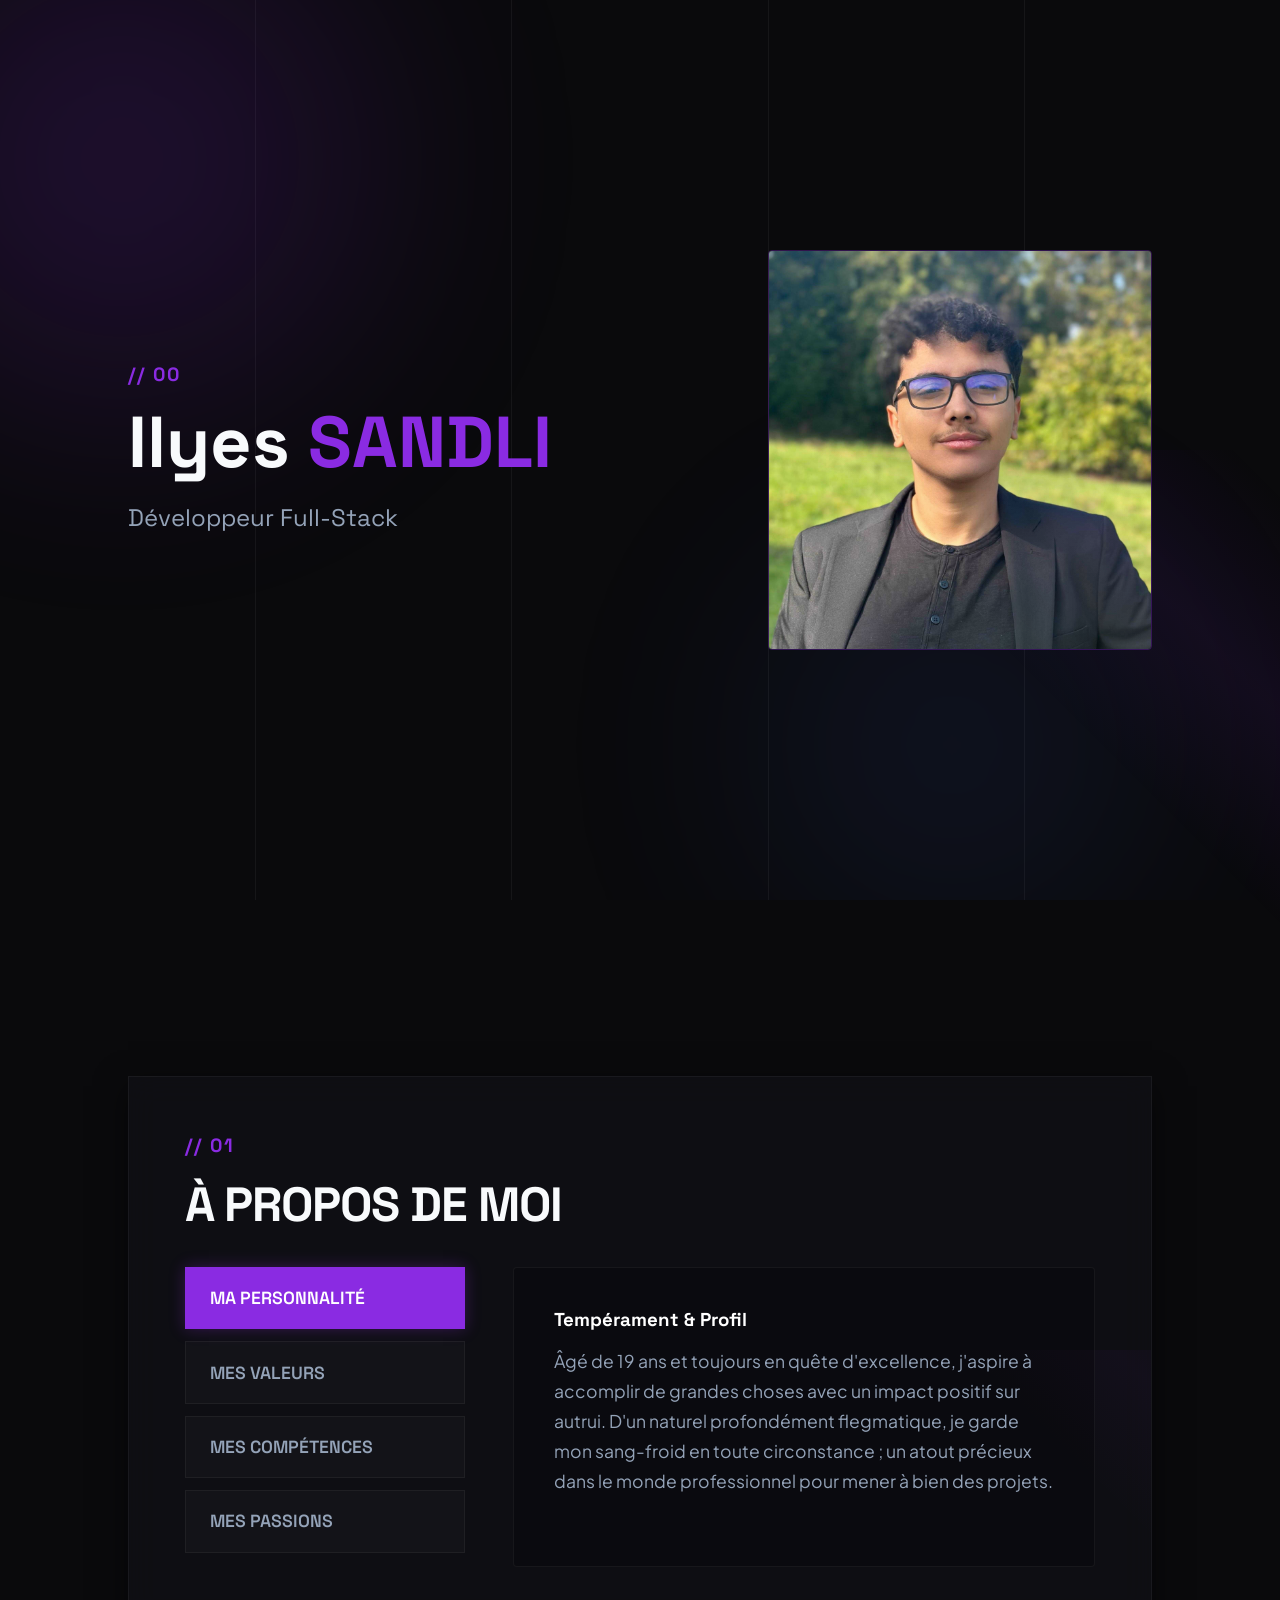
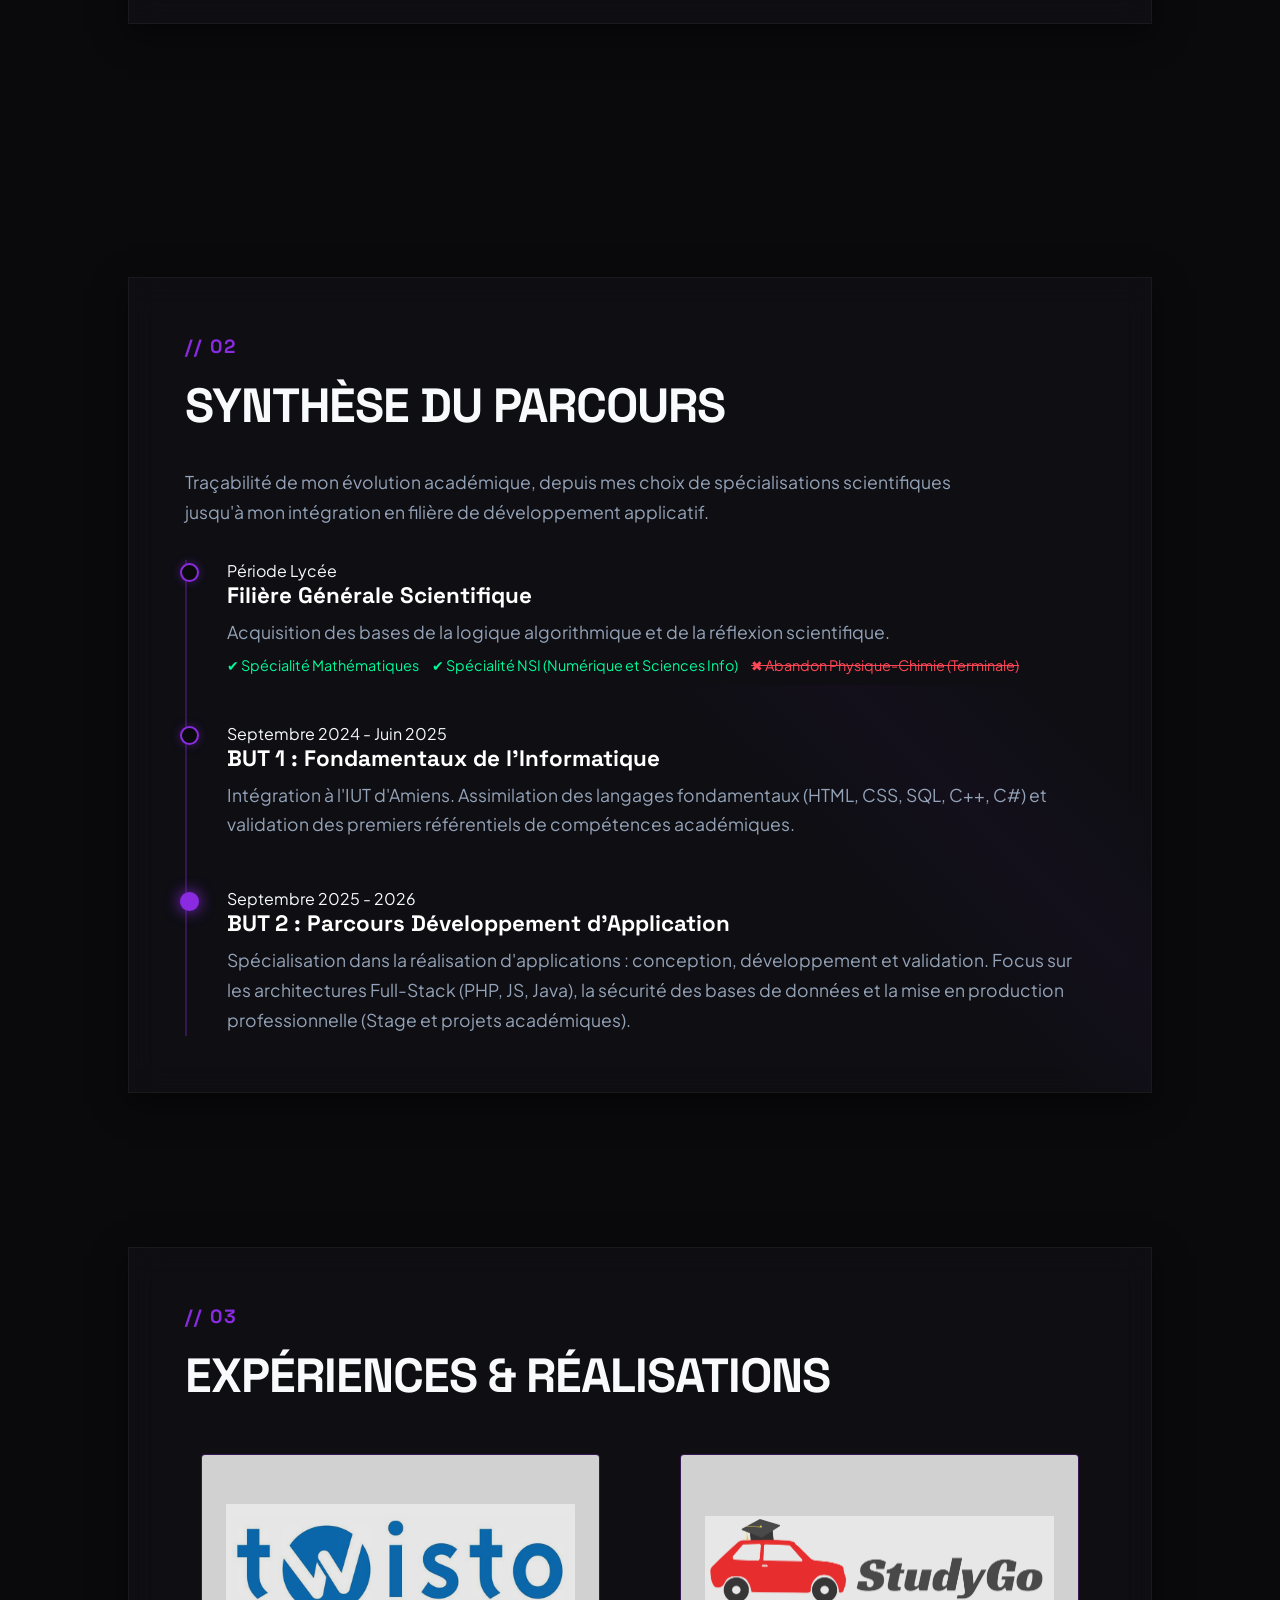
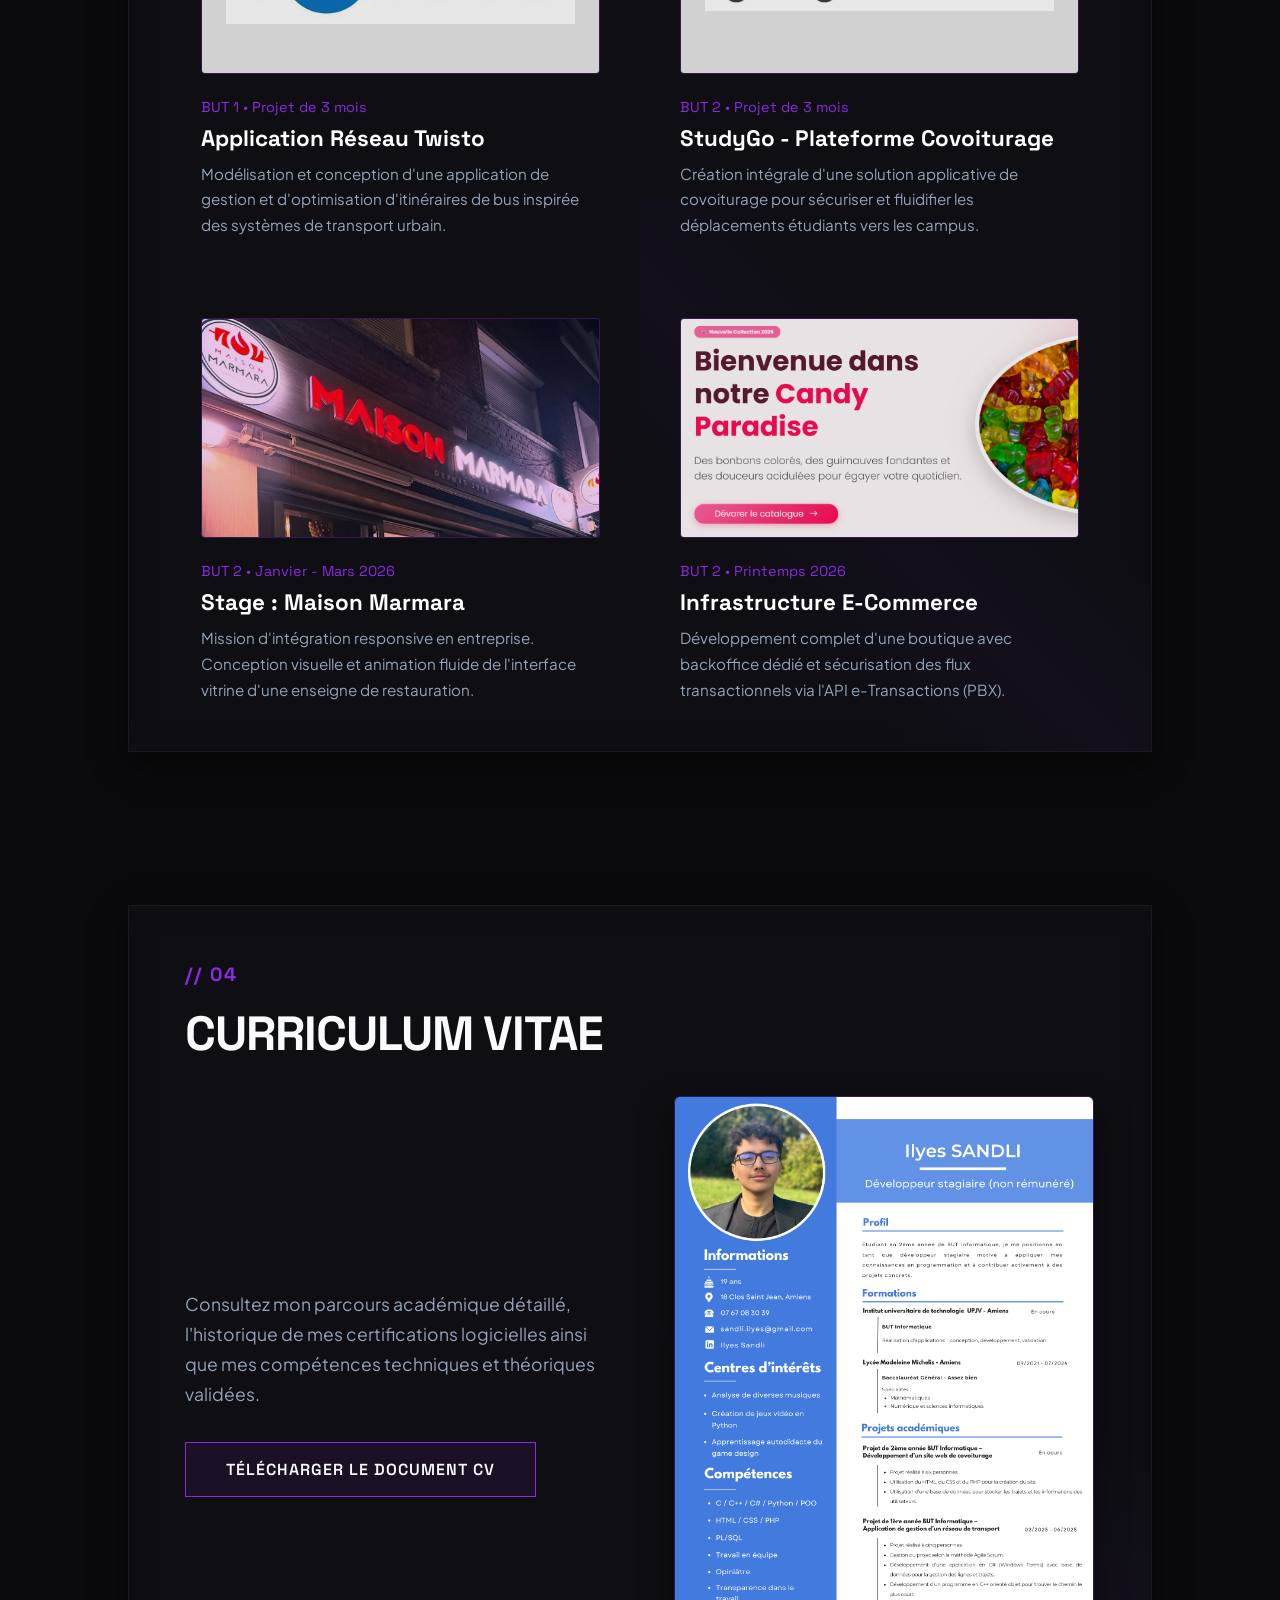
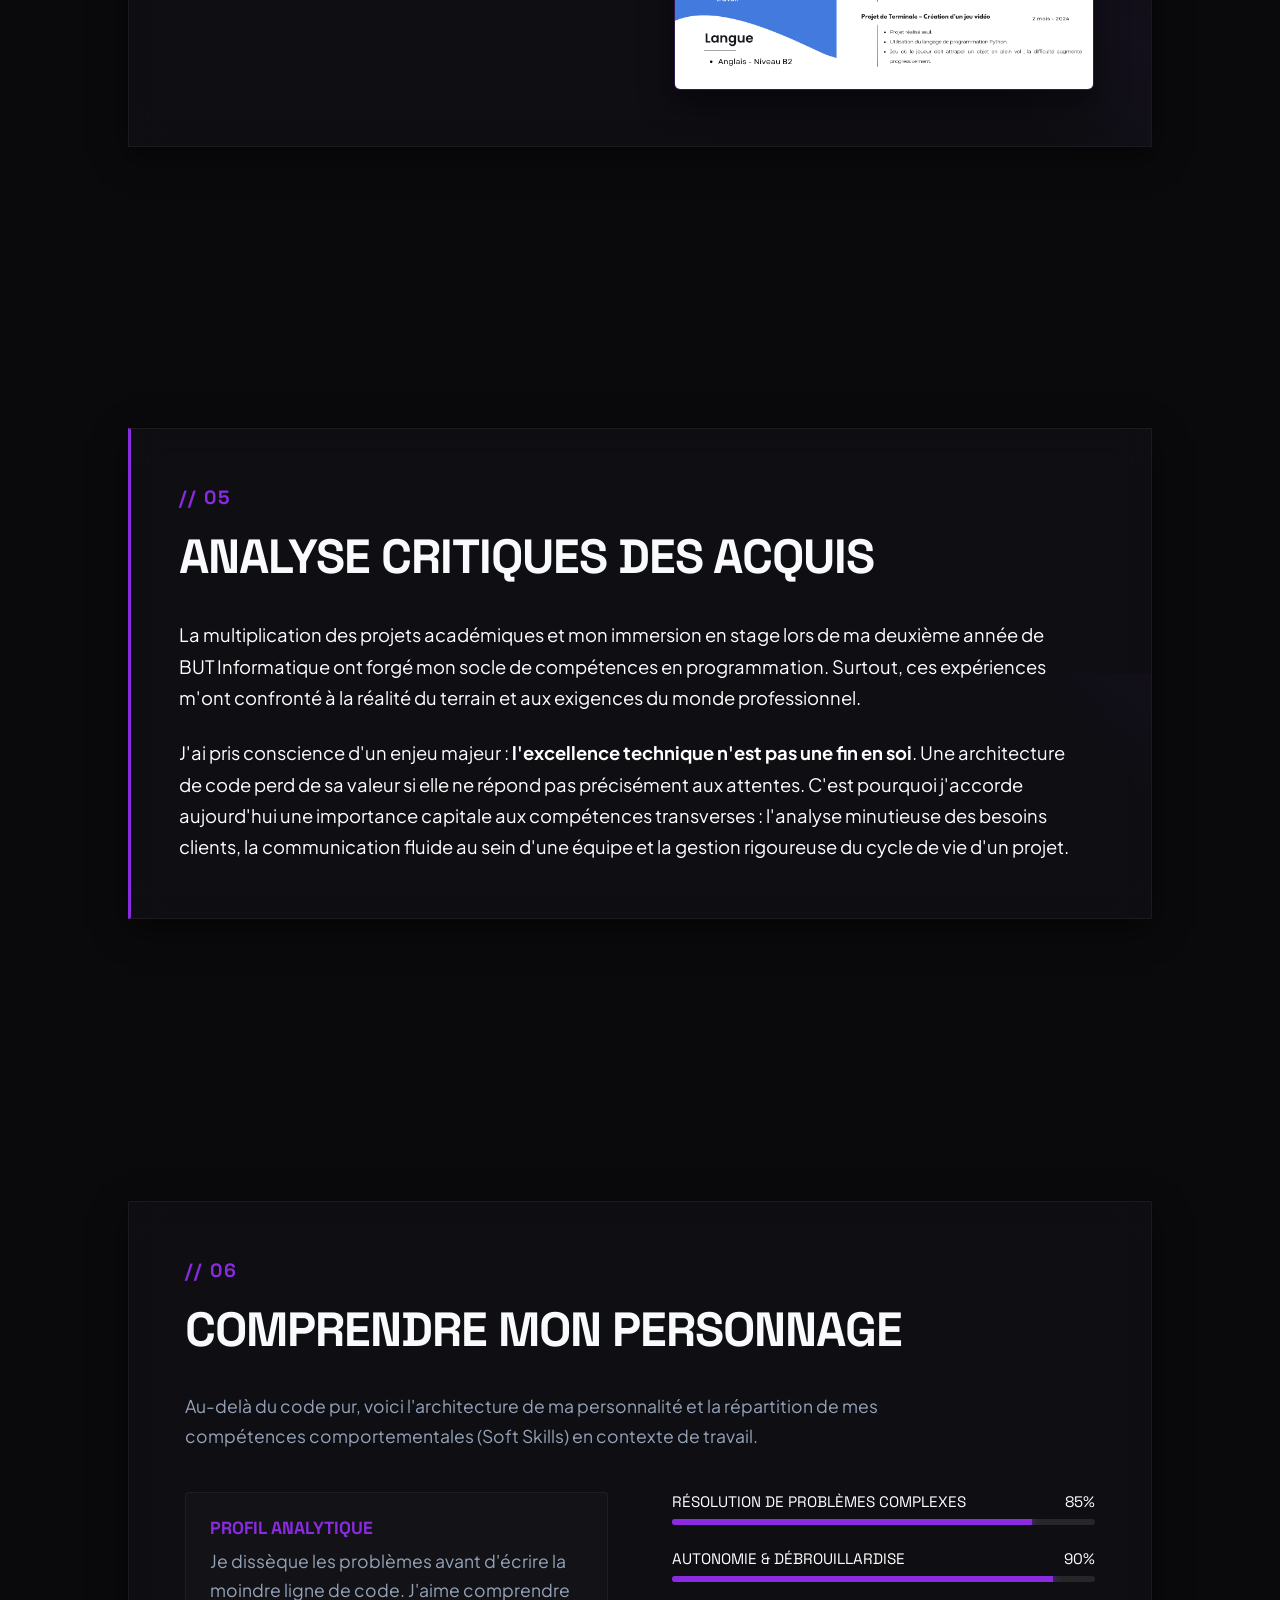
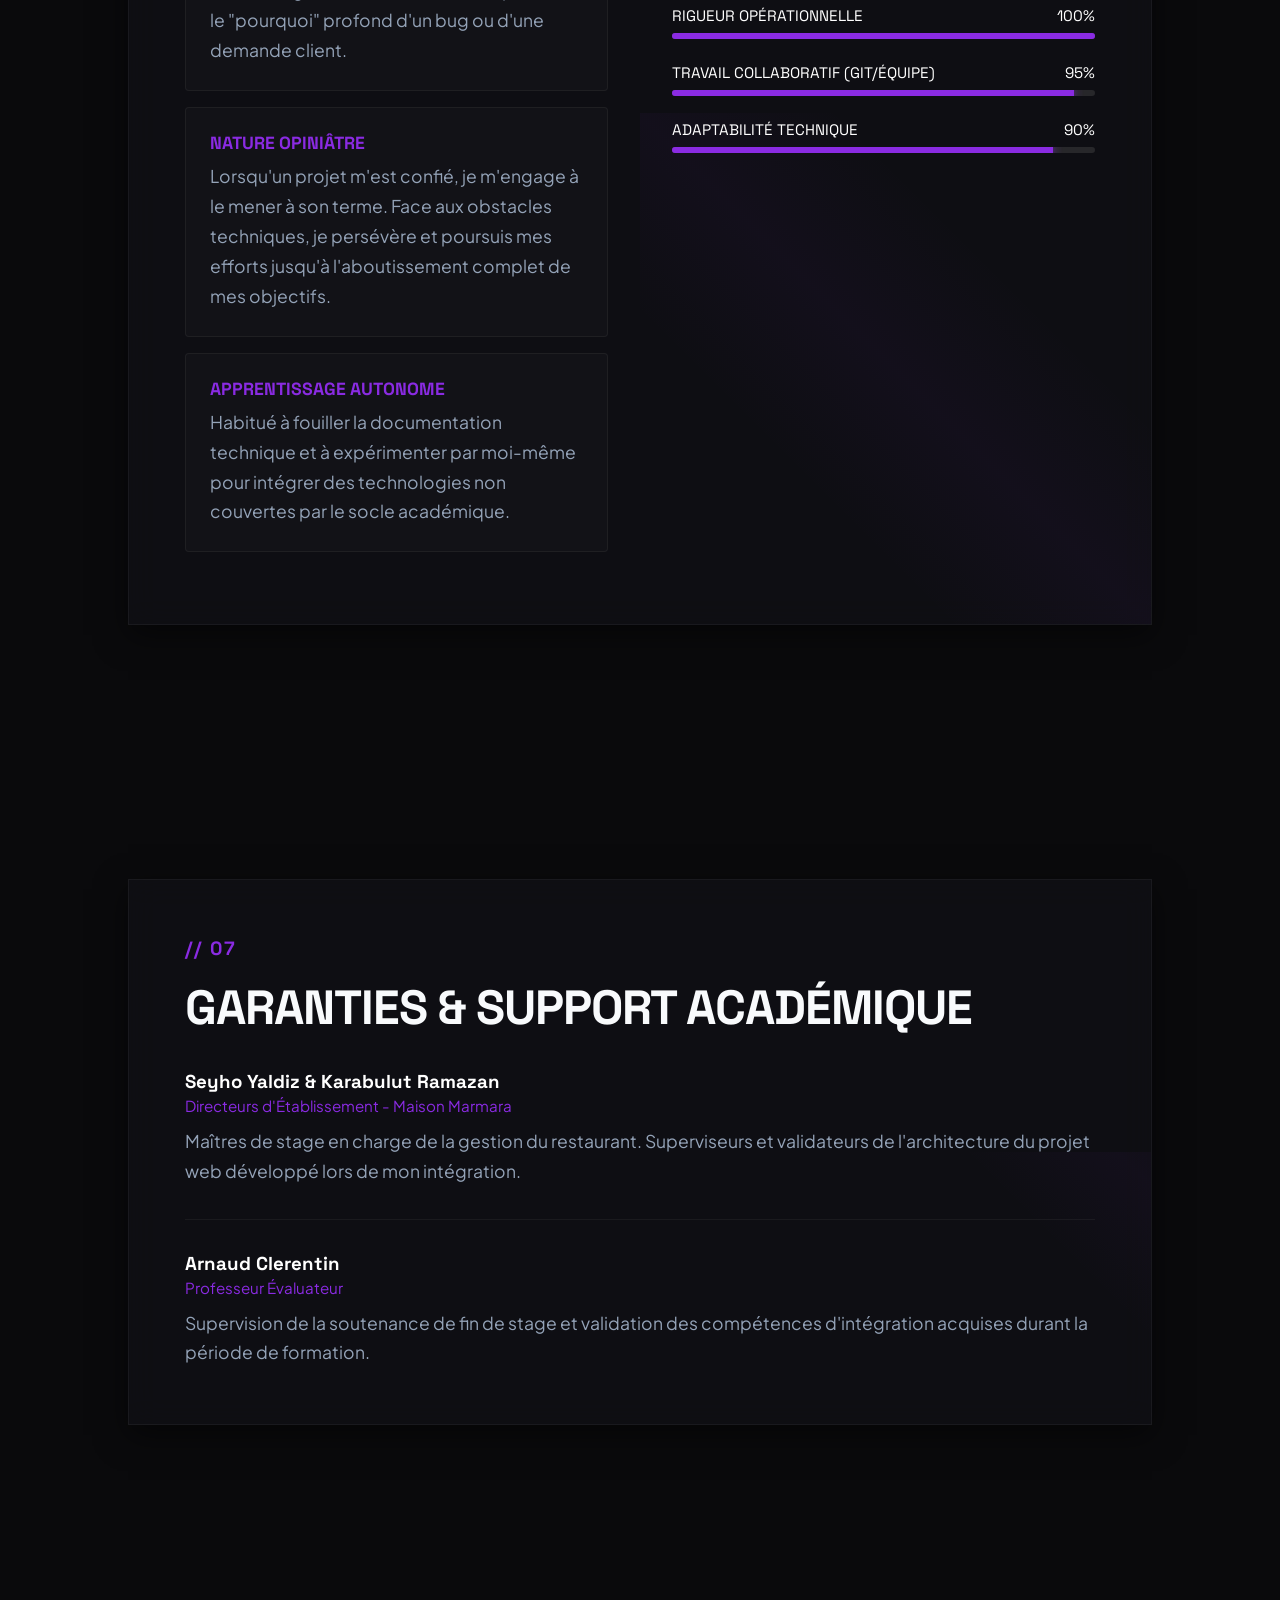
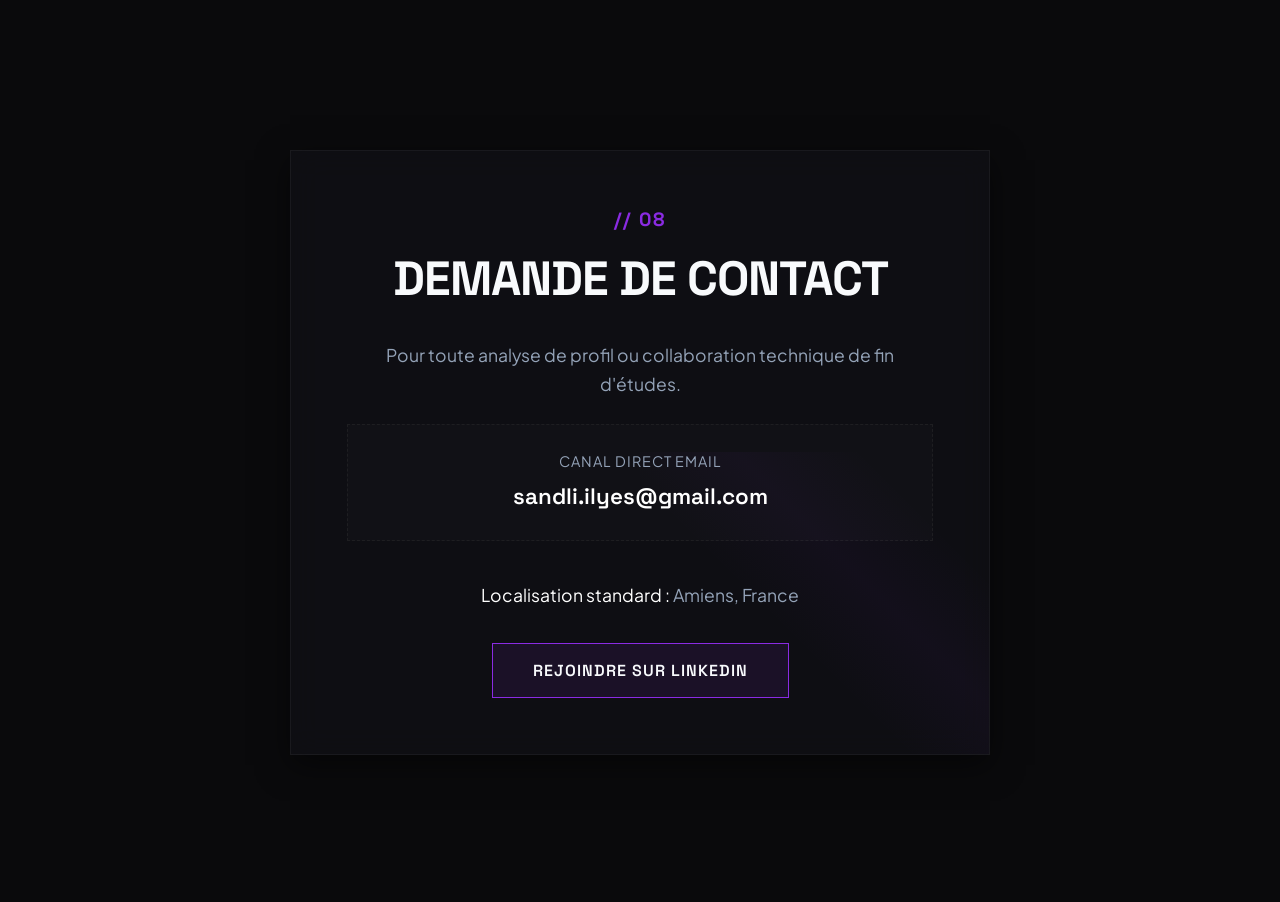
==== index.html @ 63f7edd5 "Add files via upload" ====
<!DOCTYPE html>
<html lang="fr">
<head>
    <meta charset="UTF-8">
    <meta name="viewport" content="width=device-width, initial-scale=1.0">
    <title>Portfolio - Ilyes SANDLI</title>
    <link href="https://fonts.googleapis.com/css2?family=Plus+Jakarta+Sans:wght@300;400;600;700&family=Space+Grotesk:wght@400;700&display=swap" rel="stylesheet">
    <style>
        /* --- SYSTÈME DE COULEURS & DESIGN --- */
        :root {
            --bg-main: #0a0a0c;
            --bg-card: rgba(18, 18, 24, 0.65);
            --bg-panel: rgba(12, 12, 16, 0.98);
            --accent: #8a2be2; 
            --accent-glow: rgba(138, 43, 226, 0.4);
            --text-primary: #f8fafc;
            --text-secondary: #94a3b8;
            --line-subtle: rgba(255, 255, 255, 0.05);
        }

        * { margin: 0; padding: 0; box-sizing: border-box; }

        body {
            background-color: var(--bg-main); color: var(--text-primary);
            font-family: 'Plus Jakarta Sans', sans-serif;
            overflow-x: hidden; scroll-behavior: smooth;
        }

        h1, h2, h3, .section-number { font-family: 'Space Grotesk', sans-serif; }

        /* ================= EFFET TOUCHES DE PIANO ================= */
        .piano-container {
            position: fixed; top: 0; left: 0; width: 100vw; height: 100vh;
            pointer-events: none; z-index: 0; display: flex;
        }
        .piano-key { flex: 1; height: 100%; border-right: 1px solid var(--line-subtle); transition: background-color 0.3s ease; }
        .piano-key:last-child { border-right: none; }
        
        .piano-key:nth-child(1) { --hover-color: rgba(255, 70, 85, 0.04); --flash-color: rgba(255, 70, 85, 0.25); }
        .piano-key:nth-child(2) { --hover-color: rgba(255, 215, 0, 0.04); --flash-color: rgba(255, 215, 0, 0.25); }
        .piano-key:nth-child(3) { --hover-color: rgba(0, 250, 154, 0.04); --flash-color: rgba(0, 250, 154, 0.25); }
        .piano-key:nth-child(4) { --hover-color: rgba(30, 144, 255, 0.04); --flash-color: rgba(30, 144, 255, 0.25); }
        .piano-key:nth-child(5) { --hover-color: rgba(138, 43, 226, 0.05); --flash-color: rgba(138, 43, 226, 0.3); }

        .piano-key.active-hover { background-color: var(--hover-color); }

        .piano-key.flash { animation: keyFlash 0.4s ease-out; }
        @keyframes keyFlash {
            0% { background-color: var(--flash-color); }
            100% { background-color: var(--hover-color); }
        }

        #particle-layer { position: fixed; top: 0; left: 0; width: 100vw; height: 100vh; pointer-events: none; z-index: 9999; }
        .piano-particle {
            position: absolute; border-radius: 50%; pointer-events: none; box-shadow: 0 0 12px currentColor;
            animation: particleFade var(--anim-duration, 0.8s) cubic-bezier(0.15, 1, 0.3, 1) forwards;
        }
        @keyframes particleFade {
            0% { transform: translate(-50%, -50%) scale(0.2) rotate(0deg); opacity: 1; filter: brightness(1.5); }
            100% { transform: translate(var(--mx), var(--my)) scale(1.5) rotate(var(--rot)); opacity: 0; }
        }

        /* --- ORBES LUMINEUX AMBIANTS --- */
        .ambient-lights { position: fixed; top: 0; left: 0; width: 100vw; height: 100vh; pointer-events: none; z-index: 0; overflow: hidden; }
        .light-orb { position: absolute; border-radius: 50%; filter: blur(120px); opacity: 0.4; animation: floatOrb 20s infinite alternate cubic-bezier(0.4, 0, 0.2, 1); }
        .orb-1 { width: 500px; height: 500px; background: var(--accent-glow); top: -10%; left: -10%; }
        .orb-2 { width: 400px; height: 400px; background: rgba(65, 105, 225, 0.25); bottom: -5%; right: 10%; animation-delay: -5s; }
        @keyframes floatOrb { 0% { transform: translate(0, 0) scale(1); } 50% { transform: translate(50px, 80px) scale(1.1); } 100% { transform: translate(-80px, 40px) scale(0.95); } }

        /* --- PANNEAUX ET BLOCS DE TEXTE --- */
        .glass-panel {
            background: var(--bg-card); backdrop-filter: blur(15px); border: 1px solid var(--line-subtle);
            padding: 3.5rem; width: 100%; position: relative; overflow: hidden; box-shadow: 0 10px 30px rgba(0, 0, 0, 0.5);
        }
        .glass-panel::before, .image-container::before, .image-placeholder::before {
            content: ''; position: absolute; top: 50%; left: 50%; width: 200%; height: 200%;
            background: linear-gradient(45deg, transparent 45%, rgba(138, 43, 226, 0.04) 50%, transparent 55%);
            animation: shine 8s linear infinite; pointer-events: none; z-index: 1; transform-origin: center;
        }
        .image-container::before { animation-duration: 4s; background: linear-gradient(45deg, transparent 45%, rgba(138, 43, 226, 0.08) 50%, transparent 55%); }
        .glass-panel > * { position: relative; z-index: 2; }
        @keyframes shine { 0% { transform: translate(-50%, -50%) rotate(0deg); } 100% { transform: translate(-50%, -50%) rotate(360deg); } }

        /* --- CONFIGURATION DES SECTIONS ET TRANSITIONS --- */
        .scroll-wrapper { position: relative; z-index: 10; }
        section {
            min-height: 100vh; display: flex; align-items: center; justify-content: center;
            padding: 6% 10%; position: relative; opacity: 0; visibility: hidden; pointer-events: none;
            transition: opacity 0.8s ease, visibility 0.8s ease, transform 1s cubic-bezier(0.16, 1, 0.3, 1);
        }
        section.is-visible { opacity: 1; visibility: visible; pointer-events: all; }

        #accueil { transform: scale(0.96); } #accueil.is-visible { transform: scale(1); }
        #apropos { transform: translateX(-60px); } #apropos.is-visible { transform: translateX(0); }
        #synthese { transform: translateY(60px); } #synthese.is-visible { transform: translateY(0); }
        #experience { transform: translateY(80px); } #experience.is-visible { transform: translateY(0); }
        #cv-section { transform: scale(1.02); } #cv-section.is-visible { transform: scale(1); }
        #acquis { transform: translateX(60px); } #acquis.is-visible { transform: translateX(0); }
        #personnage { transform: scale(0.98); } #personnage.is-visible { transform: scale(1); }
        #references { transform: scale(1.04); } #references.is-visible { transform: scale(1); }
        #contact { transform: translateY(-40px); } #contact.is-visible { transform: translateY(0); }

        /* --- TYPOGRAPHIE STANDARD --- */
        .section-number { font-size: 1.2rem; color: var(--accent); font-weight: 700; margin-bottom: 1rem; display: inline-block; letter-spacing: 2px; }
        h2 { font-size: 3rem; font-weight: 700; margin-bottom: 2rem; letter-spacing: -1px; text-transform: uppercase;}
        p, li { color: var(--text-secondary); font-size: 1.1rem; line-height: 1.7; }
        .meta-date { font-family: 'Space Grotesk', sans-serif; font-size: 0.9rem; color: var(--accent); margin-bottom: 0.5rem; display: block; }

        /* --- SYSTEME D'ONGLETS POUR A PROPOS --- */
        .about-tabs-container { display: grid; grid-template-columns: 280px 1fr; gap: 3rem; margin-top: 1rem; align-items: start; }
        .tabs-sidebar { display: flex; flex-direction: column; gap: 0.75rem; }
        .tab-btn { background: rgba(255, 255, 255, 0.02); border: 1px solid var(--line-subtle); color: var(--text-secondary); padding: 1.2rem 1.5rem; text-align: left; font-family: 'Space Grotesk', sans-serif; font-size: 1.1rem; font-weight: 600; cursor: pointer; transition: all 0.3s ease; text-transform: uppercase; }
        .tab-btn:hover { background: rgba(138, 43, 226, 0.08); color: #fff; border-color: var(--accent); }
        .tab-btn.active { background: var(--accent); color: #fff; border-color: var(--accent); box-shadow: 0 0 15px rgba(138, 43, 226, 0.3); }
        .tabs-body { background: rgba(0, 0, 0, 0.2); border: 1px solid var(--line-subtle); padding: 2.5rem; min-height: 300px; border-radius: 4px; }
        .tab-content { display: none; animation: tabFadeIn 0.5s ease forwards; }
        .tab-content.active { display: block; }
        @keyframes tabFadeIn { from { opacity: 0; transform: translateY(10px); } to { opacity: 1; transform: translateY(0); } }

        /* --- TIMELINE SYNTHESE --- */
        .timeline { position: relative; padding-left: 2.5rem; border-left: 2px solid rgba(138, 43, 226, 0.3); margin-top: 2rem; }
        .timeline-item { position: relative; margin-bottom: 3rem; }
        .timeline-item:last-child { margin-bottom: 0; }
        .timeline-item::before {
            content: ''; position: absolute; left: -2.95rem; top: 0.2rem; width: 15px; height: 15px;
            background: var(--bg-main); border: 2px solid var(--accent); border-radius: 50%;
            box-shadow: 0 0 10px var(--accent-glow);
        }
        .timeline-item.active::before { background: var(--accent); box-shadow: 0 0 15px var(--accent); }
        .timeline-item h3 { color: #fff; font-size: 1.4rem; margin-bottom: 0.5rem; }
        .timeline-item .dropped { color: #ff4655; font-size: 0.9rem; text-decoration: line-through; margin-top: 0.5rem; display: inline-block; }
        .timeline-item .kept { color: #00fa9a; font-size: 0.9rem; margin-top: 0.5rem; display: inline-block; margin-right: 10px; }

        /* --- GRILLE EXPERIENCES --- */
        .experience-grid { display: grid; grid-template-columns: repeat(2, 1fr); gap: 3rem; width: 100%; }
        .exp-card { display: flex; flex-direction: column; cursor: pointer; transition: all 0.3s ease; padding: 1rem; border-radius: 8px; z-index: 2; position: relative;}
        .exp-card:hover { transform: translateY(-5px); background: rgba(255, 255, 255, 0.03); box-shadow: 0 10px 20px rgba(0,0,0,0.2); }
        .exp-img { height: 220px; margin-bottom: 1.5rem; position: relative; overflow: hidden; border-radius: 4px; border: 1px solid rgba(138, 43, 226, 0.3); background: rgba(255, 255, 255, 0.01); display: flex; align-items: center; justify-content: center;}
        .exp-img img { width: 100%; height: 100%; opacity: 0.9; transition: opacity 0.4s ease, transform 0.4s ease; }
        .exp-card:hover .exp-img img { opacity: 1; transform: scale(1.02); }
        .exp-card h3 { margin-bottom: 0.5rem; font-size: 1.4rem; color: #fff; }

        /* --- CV GRID & PREVIEW --- */
        .cv-grid { display: grid; grid-template-columns: 1fr 1fr; gap: 4rem; align-items: center; width: 100%; }
        
        .cv-preview-container {
            width: 100%; max-width: 420px; height: auto; aspect-ratio: 1 / 1.414; margin: 0 auto;
            border: 1px solid rgba(138, 43, 226, 0.3); border-radius: 6px; overflow: hidden;
            background: rgba(255, 255, 255, 0.01); box-shadow: 0 15px 35px rgba(0, 0, 0, 0.4);
            transition: transform 0.3s ease, box-shadow 0.3s ease, border-color 0.3s ease; cursor: zoom-in;
        }
        .cv-preview-container:hover { transform: translateY(-5px); box-shadow: 0 20px 40px rgba(138, 43, 226, 0.15); border-color: var(--accent); }
        .cv-preview-container img { width: 100%; height: 100%; object-fit: cover; display: block; }

        /* --- LIGHTBOX GÉNÉRIQUE (POUR CV ET GALERIE) --- */
        .lightbox {
            position: fixed; top: 0; left: 0; width: 100vw; height: 100vh;
            background: rgba(10, 10, 12, 0.95); backdrop-filter: blur(10px);
            z-index: 10000; display: flex; align-items: center; justify-content: center;
            opacity: 0; visibility: hidden; transition: opacity 0.4s ease, visibility 0.4s ease; cursor: zoom-out;
        }
        .lightbox.active { opacity: 1; visibility: visible; }
        .lightbox img {
            max-width: 90%; max-height: 90vh; object-fit: contain; border-radius: 4px;
            border: 1px solid var(--accent); box-shadow: 0 0 50px rgba(138, 43, 226, 0.3);
            transform: scale(0.9); transition: transform 0.4s cubic-bezier(0.16, 1, 0.3, 1);
        }
        .lightbox.active img { transform: scale(1); }

        /* --- COMPRENDRE MON PERSONNAGE --- */
        .character-grid { display: grid; grid-template-columns: 1fr 1fr; gap: 4rem; margin-top: 2rem; }
        .stat-group { margin-bottom: 1.5rem; }
        .stat-label { display: flex; justify-content: space-between; color: #fff; font-family: 'Space Grotesk'; font-size: 0.95rem; margin-bottom: 0.5rem; text-transform: uppercase;}
        .stat-bar { width: 100%; height: 6px; background: rgba(255, 255, 255, 0.1); border-radius: 3px; overflow: hidden; position: relative;}
        .stat-fill { height: 100%; background: var(--accent); box-shadow: 0 0 10px var(--accent); position: relative; }
        .trait-box { background: rgba(255, 255, 255, 0.02); border: 1px solid var(--line-subtle); padding: 1.5rem; border-radius: 4px; margin-bottom: 1rem;}
        .trait-box h4 { color: var(--accent); font-family: 'Space Grotesk'; font-size: 1.1rem; margin-bottom: 0.5rem; text-transform: uppercase;}

        /* --- PANNEAUX SIDEBAR ET BOUTONS --- */
        .overlay { position: fixed; top: 0; left: 0; width: 100vw; height: 100vh; background: rgba(0, 0, 0, 0.6); backdrop-filter: blur(5px); z-index: 90; opacity: 0; visibility: hidden; transition: opacity 0.4s ease; }
        .overlay.active { opacity: 1; visibility: visible; }
        .side-panel { position: fixed; top: 0; right: 0; width: 500px; max-width: 100vw; height: 100vh; background: var(--bg-panel); border-left: 1px solid var(--accent); z-index: 100; transform: translateX(100%); transition: transform 0.5s cubic-bezier(0.16, 1, 0.3, 1); padding: 4rem 3rem; overflow-y: auto; }
        .side-panel.active { transform: translateX(0); }
        .close-btn { position: absolute; top: 2rem; right: 2rem; background: none; border: none; color: var(--text-primary); font-size: 2rem; cursor: pointer; }
        .side-panel-img { width: 100%; height: 220px; margin-bottom: 2rem; border-radius: 4px; border: 1px solid rgba(138,43,226,0.3); display: flex; align-items: center; justify-content: center; overflow: hidden; background: rgba(255,255,255,0.05);}
        .side-panel-img img { width: 100%; height: 100%; }
        .side-panel h3 { font-size: 2.2rem; color: #fff; margin-bottom: 0.5rem; }
        .side-panel .panel-meta { color: var(--accent); font-family: 'Space Grotesk'; margin-bottom: 2rem; display: block; border-bottom: 1px solid var(--line-subtle); padding-bottom: 1rem; }
        .tech-stack { display: flex; gap: 0.5rem; flex-wrap: wrap; margin-top: 1.5rem; margin-bottom: 1rem;}
        .tech-tag { background: rgba(138, 43, 226, 0.15); border: 1px solid var(--accent); padding: 0.4rem 0.8rem; border-radius: 20px; font-size: 0.85rem; color: #fff; }

        .action-btn { display: inline-block; padding: 1rem 2.5rem; border: 1px solid var(--accent); background: rgba(138, 43, 226, 0.1); color: var(--text-primary); text-decoration: none; font-weight: 600; letter-spacing: 1px; transition: all 0.3s ease; text-transform: uppercase; font-family: 'Space Grotesk', sans-serif; cursor: pointer; }
        .action-btn:hover { background: var(--accent); box-shadow: 0 0 25px rgba(138, 43, 226, 0.6); transform: translateY(-2px); }
        .contact-centered { text-align: center; max-width: 700px; margin: 0 auto; }

        @media (max-width: 1024px) {
            .about-tabs-container, .cv-grid, .experience-grid, .character-grid { grid-template-columns: 1fr; gap: 2rem; }
            .side-panel { width: 100%; }
        }
    </style>
</head>
<body>

    <div class="piano-container">
        <div class="piano-key"></div><div class="piano-key"></div><div class="piano-key"></div><div class="piano-key"></div><div class="piano-key"></div>
    </div>
    <div id="particle-layer"></div>
    <div class="ambient-lights">
        <div class="light-orb orb-1"></div><div class="light-orb orb-2"></div>
    </div>

    <div class="overlay" id="panel-overlay"></div>
    <aside class="side-panel" id="project-panel">
        <button class="close-btn" id="close-panel">×</button>
        <div id="panel-content"></div>
    </aside>

    <div class="lightbox" id="main-lightbox">
        <img src="" alt="Aperçu plein écran" id="lightbox-img">
    </div>

    <div class="scroll-wrapper">
        
        <section id="accueil">
            <div style="display: grid; grid-template-columns: 1.2fr 0.8fr; gap: 4rem; align-items: center; width: 100%;">
                <div>
                    <span class="section-number">// 00</span>
                    <h1 style="font-size: 4.5rem; font-weight: 700; margin-bottom: 1rem; line-height: 1.1;">Ilyes <span style="color: var(--accent);">SANDLI</span></h1>
                    <p style="font-size: 1.5rem; max-width: 550px; font-family: 'Space Grotesk', sans-serif;">Développeur Full-Stack</p>
                </div>
                <div class="image-container" style="height: 400px; border-radius: 4px; overflow: hidden; border: 1px solid rgba(138, 43, 226, 0.3);">
                    <img src="images/photo.jpg" alt="Ilyes Sandli" style="width: 100%; height: 100%; object-fit: cover;">
                </div>
            </div>
        </section>

        <section id="apropos">
            <div class="glass-panel">
                <span class="section-number">// 01</span>
                <h2>À Propos de moi</h2>
                <div class="about-tabs-container">
                    <div class="tabs-sidebar">
                        <button class="tab-btn active" onclick="switchTab(event, 'personalite')">Ma personnalité</button>
                        <button class="tab-btn" onclick="switchTab(event, 'valeurs')">Mes valeurs</button>
                        <button class="tab-btn" onclick="switchTab(event, 'competences')">Mes compétences</button>
                        <button class="tab-btn" onclick="switchTab(event, 'passions')">Mes passions</button>
                    </div>
                    <div class="tabs-body">
                        <div id="personalite" class="tab-content active">
                            <h3 style="color: #fff; margin-bottom: 1rem;">Tempérament & Profil</h3>
                            <p>Âgé de 19 ans et toujours en quête d'excellence, j'aspire à accomplir de grandes choses avec un impact positif sur autrui. D'un naturel profondément flegmatique, je garde mon sang-froid en toute circonstance ; un atout précieux dans le monde professionnel pour mener à bien des projets.</p>
                        </div>
                        <div id="valeurs" class="tab-content">
                            <h3 style="color: #fff; margin-bottom: 1rem;">Principes directeurs</h3>
                            <p>Transparence technique, robustesse du code et modularité. Chaque brique logicielle doit être posée avec une intention claire, en évitant le superflu pour garantir une maintenabilité optimale. Au-delà de la technique, ma principale devise reste : <br><br><strong>« Pour être performant, il faut avant tout s'amuser. »</strong></p>
                        </div>
                        <div id="competences" class="tab-content">
                            <h3 style="color: #fff; margin-bottom: 1rem;">Écosystème Technique & Aptitudes</h3>
                            <p style="margin-bottom: 1.5rem;">Développement Full-Stack et conception logicielle, structurés autour des piliers technologiques suivants :</p>
                            <div class="tech-stack">
                                <span class="tech-tag">C / C++ / C#</span>
                                <span class="tech-tag">Python</span>
                                <span class="tech-tag">HTML / CSS / JS</span>
                                <span class="tech-tag">PHP</span>
                                <span class="tech-tag">PL/SQL</span>
                                <span class="tech-tag">Java</span>
                                <span class="tech-tag">Méthode Agile Scrum</span>
                            </div>
                        </div>
                        <div id="passions" class="tab-content">
                            <h3 style="color: #fff; margin-bottom: 1rem;">Centres d'intérêt connexes</h3>
                            <p>Le développement n'est pas ma seule passion. Grand amateur de musique, j'apprécie particulièrement analyser et décortiquer les compositions, quel que soit le genre. Le jeu vidéo occupe également une place importante, notamment au travers de la compétition sur Super Smash Bros. Ultimate. L'engagement compétitif et la dimension communautaire m'apportent une expérience unique et stimulante.</p>
                        </div>
                    </div>
                </div>
            </div>
        </section>

        <section id="synthese">
            <div class="glass-panel">
                <span class="section-number">// 02</span>
                <h2>Synthèse du Parcours</h2>
                <p style="max-width: 800px; margin-bottom: 2rem;">Traçabilité de mon évolution académique, depuis mes choix de spécialisations scientifiques jusqu'à mon intégration en filière de développement applicatif.</p>
                
                <div class="timeline">
                    <div class="timeline-item">
                        <span class="timeline-date">Période Lycée</span>
                        <h3>Filière Générale Scientifique</h3>
                        <p>Acquisition des bases de la logique algorithmique et de la réflexion scientifique.</p>
                        <div>
                            <span class="kept">✔ Spécialité Mathématiques</span>
                            <span class="kept">✔ Spécialité NSI (Numérique et Sciences Info)</span>
                            <span class="dropped">✖ Abandon Physique-Chimie (Terminale)</span>
                        </div>
                    </div>
                    <div class="timeline-item">
                        <span class="timeline-date">Septembre 2024 - Juin 2025</span>
                        <h3>BUT 1 : Fondamentaux de l'Informatique</h3>
                        <p>Intégration à l'IUT d'Amiens. Assimilation des langages fondamentaux (HTML, CSS, SQL, C++, C#) et validation des premiers référentiels de compétences académiques.</p>
                    </div>
                    <div class="timeline-item active">
                        <span class="timeline-date">Septembre 2025 - 2026</span>
                        <h3>BUT 2 : Parcours Développement d'Application</h3>
                        <p>Spécialisation dans la réalisation d'applications : conception, développement et validation. Focus sur les architectures Full-Stack (PHP, JS, Java), la sécurité des bases de données et la mise en production professionnelle (Stage et projets académiques).</p>
                    </div>
                </div>
            </div>
        </section>

        <section id="experience">
            <div class="glass-panel" style="padding-bottom: 2rem;">
                <span class="section-number">// 03</span>
                <h2>Expériences & Réalisations</h2>
                
                <div class="experience-grid">
                    <div class="exp-card" onclick="openPanel('twisto')">
                        <div class="exp-img">
                            <img src="images/twisto.png" alt="Application Twisto" style="object-fit: contain; padding: 1.5rem; background-color: rgba(255, 255, 255, 0.9);">
                        </div>
                        <span class="meta-date">BUT 1 • Projet de 3 mois</span>
                        <h3>Application Réseau Twisto</h3>
                        <p style="font-size: 0.95rem;">Modélisation et conception d'une application de gestion et d'optimisation d'itinéraires de bus inspirée des systèmes de transport urbain.</p>
                    </div>

                    <div class="exp-card" onclick="openPanel('studygo')">
                        <div class="exp-img">
                            <img src="images/study_go.png" alt="Study Go Covoiturage" style="object-fit: contain; padding: 1.5rem; background-color: rgba(255, 255, 255, 0.9);">
                        </div>
                        <span class="meta-date">BUT 2 • Projet de 3 mois</span>
                        <h3>StudyGo - Plateforme Covoiturage</h3>
                        <p style="font-size: 0.95rem;">Création intégrale d'une solution applicative de covoiturage pour sécuriser et fluidifier les déplacements étudiants vers les campus.</p>
                    </div>

                    <div class="exp-card" onclick="openPanel('marmara')">
                        <div class="exp-img">
                            <img src="images/marmara.png" alt="Maison Marmara" style="object-fit: cover; object-position: center;">
                        </div>
                        <span class="meta-date">BUT 2 • Janvier - Mars 2026</span>
                        <h3>Stage : Maison Marmara</h3>
                        <p style="font-size: 0.95rem;">Mission d'intégration responsive en entreprise. Conception visuelle et animation fluide de l'interface vitrine d'une enseigne de restauration.</p>
                    </div>

                    <div class="exp-card" onclick="openPanel('ecommerce')">
                        <div class="exp-img">
                            <img src="images/e-commerce.png" alt="E-Commerce API" style="object-fit: cover; object-position: left center;">
                        </div>
                        <span class="meta-date">BUT 2 • Printemps 2026</span>
                        <h3>Infrastructure E-Commerce</h3>
                        <p style="font-size: 0.95rem;">Développement complet d'une boutique avec backoffice dédié et sécurisation des flux transactionnels via l'API e-Transactions (PBX).</p>
                    </div>
                </div>
            </div>
        </section>

        <section id="cv-section">
            <div class="glass-panel">
                <span class="section-number">// 04</span>
                <h2>Curriculum Vitae</h2>
                <div class="cv-grid">
                    <div>
                        <p style="margin-bottom: 2rem; max-width: 450px;">Consultez mon parcours académique détaillé, l'historique de mes certifications logicielles ainsi que mes compétences techniques et théoriques validées.</p>
                        <a href="fichiers/CV_ILYES_SANDLI.pdf" download class="action-btn">Télécharger le document CV</a>
                    </div>
                    <div class="cv-preview-container" data-img-src="images/CV_ILYES_SANDLI.png">
                        <img src="images/CV_ILYES_SANDLI.png" alt="Aperçu du CV de Sandli Ilyes">
                    </div>
                </div>
            </div>
        </section>

        <section id="acquis">
            <div class="glass-panel" style="border-left: 3px solid var(--accent); padding-left: 3rem;">
                <span class="section-number">// 05</span>
                <h2>Analyse Critiques des Acquis</h2>
                <p style="font-size: 1.15rem; color: #fff; line-height: 1.7; max-width: 900px; margin-bottom: 1.5rem;">
                    La multiplication des projets académiques et mon immersion en stage lors de ma deuxième année de BUT Informatique ont forgé mon socle de compétences en programmation. Surtout, ces expériences m'ont confronté à la réalité du terrain et aux exigences du monde professionnel.
                </p>
                <p style="font-size: 1.15rem; color: #fff; line-height: 1.7; max-width: 900px;">
                    J'ai pris conscience d'un enjeu majeur : <strong>l'excellence technique n'est pas une fin en soi</strong>. Une architecture de code perd de sa valeur si elle ne répond pas précisément aux attentes. C'est pourquoi j'accorde aujourd'hui une importance capitale aux compétences transverses : l'analyse minutieuse des besoins clients, la communication fluide au sein d'une équipe et la gestion rigoureuse du cycle de vie d'un projet.
                </p>
            </div>
        </section>

        <section id="personnage">
            <div class="glass-panel">
                <span class="section-number">// 06</span>
                <h2>Comprendre mon Personnage</h2>
                <p style="max-width: 800px; margin-bottom: 2.5rem;">Au-delà du code pur, voici l'architecture de ma personnalité et la répartition de mes compétences comportementales (Soft Skills) en contexte de travail.</p>
                
                <div class="character-grid">
                    <div>
                        <div class="trait-box">
                            <h4>Profil Analytique</h4>
                            <p>Je dissèque les problèmes avant d'écrire la moindre ligne de code. J'aime comprendre le "pourquoi" profond d'un bug ou d'une demande client.</p>
                        </div>
                        <div class="trait-box">
                            <h4>Nature Opiniâtre</h4>
                            <p>Lorsqu'un projet m'est confié, je m'engage à le mener à son terme. Face aux obstacles techniques, je persévère et poursuis mes efforts jusqu'à l'aboutissement complet de mes objectifs.</p>
                        </div>
                        <div class="trait-box">
                            <h4>Apprentissage Autonome</h4>
                            <p>Habitué à fouiller la documentation technique et à expérimenter par moi-même pour intégrer des technologies non couvertes par le socle académique.</p>
                        </div>
                    </div>
                    
                    <div>
                        <div class="stat-group">
                            <div class="stat-label"><span>Résolution de problèmes complexes</span> <span>85%</span></div>
                            <div class="stat-bar"><div class="stat-fill" style="width: 85%;"></div></div>
                        </div>
                        <div class="stat-group">
                            <div class="stat-label"><span>Autonomie & Débrouillardise</span> <span>90%</span></div>
                            <div class="stat-bar"><div class="stat-fill" style="width: 90%;"></div></div>
                        </div>
                        <div class="stat-group">
                            <div class="stat-label"><span>Rigueur Opérationnelle</span> <span>100%</span></div>
                            <div class="stat-bar"><div class="stat-fill" style="width: 100%;"></div></div>
                        </div>
                        <div class="stat-group">
                            <div class="stat-label"><span>Travail collaboratif (Git/Équipe)</span> <span>95%</span></div>
                            <div class="stat-bar"><div class="stat-fill" style="width: 95%;"></div></div>
                        </div>
                        <div class="stat-group">
                            <div class="stat-label"><span>Adaptabilité technique</span> <span>90%</span></div>
                            <div class="stat-bar"><div class="stat-fill" style="width: 90%;"></div></div>
                        </div>
                    </div>
                </div>
            </div>
        </section>

        <section id="references">
            <div class="glass-panel">
                <span class="section-number">// 07</span>
                <h2>Garanties & Support académique</h2>
                <div style="display: flex; flex-direction: column; gap: 2rem;">
                    <div style="border-bottom: 1px solid var(--line-subtle); padding-bottom: 2rem;">
                        <h3 style="color: #fff;">Seyho Yaldiz & Karabulut Ramazan</h3>
                        <p style="font-size: 0.95rem; color: var(--accent);">Directeurs d'Établissement - Maison Marmara</p>
                        <p style="margin-top: 0.5rem;">Maîtres de stage en charge de la gestion du restaurant. Superviseurs et validateurs de l'architecture du projet web développé lors de mon intégration.</p>
                    </div>
                    <div>
                        <h3 style="color: #fff;">Arnaud Clerentin</h3>
                        <p style="font-size: 0.95rem; color: var(--accent);">Professeur Évaluateur</p>
                        <p style="margin-top: 0.5rem;">Supervision de la soutenance de fin de stage et validation des compétences d'intégration acquises durant la période de formation.</p>
                    </div>
                </div>
            </div>
        </section>

        <section id="contact">
            <div class="glass-panel contact-centered">
                <span class="section-number">// 08</span>
                <h2>Demande de Contact</h2>
                <p style="margin-bottom: 1.5rem;">Pour toute analyse de profil ou collaboration technique de fin d'études.</p>
                
                <div style="margin-bottom: 2.5rem; background: rgba(255,255,255,0.01); padding: 1.5rem; border: 1px dashed var(--line-subtle);">
                    <p style="font-size: 0.9rem; text-transform: uppercase; letter-spacing: 1px; margin-bottom: 0.25rem;">Canal Direct Email</p>
                    <p style="color: #fff; font-size: 1.4rem; font-weight: 600; font-family: 'Space Grotesk';">sandli.ilyes@gmail.com</p>
                </div>

                <p><span style="color: #fff;">Localisation standard :</span> Amiens, France</p>
                <a href="https://www.linkedin.com/in/ilyes-sandli-b37514383/" target="_blank" class="action-btn" style="margin-top: 2rem;">Rejoindre sur LinkedIn</a>
            </div>
        </section>

    </div>

    <script>
        // 1. TRANSITIONS DE SCROLL
        document.addEventListener("DOMContentLoaded", () => {
            const sections = document.querySelectorAll("section");
            const observerOptions = { root: null, rootMargin: "-10% 0px -10% 0px", threshold: 0.15 };

            const sectionObserver = new IntersectionObserver((entries) => {
                entries.forEach(entry => {
                    if (entry.isIntersecting) {
                        entry.target.classList.add("is-visible");
                    } else {
                        entry.target.classList.remove("is-visible");
                    }
                });
            }, observerOptions);

            sections.forEach(section => sectionObserver.observe(section));
        });

        // 2. LOGIQUE GLOBALE PIANO & PARTICULES
        const keys = document.querySelectorAll('.piano-key');
        const particleLayer = document.getElementById('particle-layer');
        const colors = ['#ff4655', '#ffd700', '#00fa9a', '#1e90ff', '#8a2be2'];

        function isOverContent(target) {
            return target.closest('.glass-panel, .side-panel, .image-placeholder, .image-container, button, a, .overlay, .lightbox');
        }

        window.addEventListener('mousemove', (e) => {
            if (isOverContent(e.target)) {
                keys.forEach(k => k.classList.remove('active-hover'));
                return;
            }
            const colIndex = Math.floor((e.clientX / window.innerWidth) * 5);
            keys.forEach((key, index) => {
                if (index === colIndex) key.classList.add('active-hover');
                else key.classList.remove('active-hover');
            });
        });

        window.addEventListener('mousedown', (e) => {
            if (isOverContent(e.target)) return;
            
            e.preventDefault();

            const colIndex = Math.floor((e.clientX / window.innerWidth) * 5);
            const color = colors[colIndex];
            const key = keys[colIndex];

            key.classList.remove('flash');
            void key.offsetWidth; 
            key.classList.add('flash');
            
            setTimeout(() => { key.classList.remove('flash'); }, 400);

            const numParticles = Math.floor(Math.random() * 14) + 12; 
            for (let i = 0; i < numParticles; i++) {
                const particle = document.createElement('div');
                particle.classList.add('piano-particle');
                
                particle.style.color = color;
                particle.style.backgroundColor = color;
                particle.style.left = `${e.clientX}px`;
                particle.style.top = `${e.clientY}px`;
                
                const size = Math.random() * 12 + 3;
                particle.style.width = `${size}px`;
                particle.style.height = `${size}px`;

                const angle = Math.random() * Math.PI * 2;
                const distance = Math.random() * 300 + 50; 
                const mx = Math.cos(angle) * distance;
                const my = Math.sin(angle) * distance;
                const rot = Math.random() * 360;

                particle.style.setProperty('--mx', `${mx}px`);
                particle.style.setProperty('--my', `${my}px`);
                particle.style.setProperty('--rot', `${rot}deg`);
                
                const duration = Math.random() * 0.6 + 0.6;
                particle.style.setProperty('--anim-duration', `${duration}s`);

                particleLayer.appendChild(particle);
                setTimeout(() => particle.remove(), duration * 1000);
            }
        });

        // 3. LOGIQUE CHANGER D'ONGLETS
        function switchTab(event, tabId) {
            const tabs = document.querySelectorAll('.tab-content');
            const buttons = document.querySelectorAll('.tab-btn');
            tabs.forEach(tab => tab.classList.remove('active'));
            buttons.forEach(btn => btn.classList.remove('active'));
            document.getElementById(tabId).classList.add('active');
            event.currentTarget.classList.add('active');
        }

        // 4. PANNEAU LATÉRAL (DÉTAILS DES PROJETS ET GALERIE)
        const projectData = {
            twisto: {
                title: "App Réseau Twisto",
                meta: "BUT 1 • Édition 2024 - 2025",
                imgHtml: `<div class="side-panel-img"><img src="images/twisto.png" alt="Twisto" style="object-fit: contain; padding: 1.5rem; background-color: rgba(255, 255, 255, 0.9);"></div>`,
                desc: "Reconstruction algorithmique des grilles de transit d'un réseau urbain.",
                details: "Modélisation de structures SQL complexes pour relier les arrêts, les lignes et les correspondances. Implémentation d'un algorithme de calcul d'itinéraire optimal et conception d'une interface utilisateur via Windows Forms.",
                techs: ["Visual Studio Code", "Windows Forms", "C#", "C++", "SQL"],
            },
            studygo: {
                title: "StudyGo - Covoiturage",
                meta: "BUT 2 • Projet de 3 mois",
                imgHtml: `<div class="side-panel-img"><img src="images/study_go.png" alt="StudyGo" style="object-fit: contain; padding: 1.5rem; background-color: rgba(255, 255, 255, 0.9);"></div>`,
                desc: "Plateforme web de mise en relation de covoiturage universitaire.",
                details: "Mise en place d'une authentification stricte (étudiants et professeurs), publication et réservation de trajets, gestion complète des itinéraires par les utilisateurs (édition, suppression, messagerie). Intégration d'un moteur de recherche optimisé et de modules de sécurité (signalement, liste noire).",
                techs: ["PHP", "MySQL","HTML","CSS","JavaScript"],
                gallery: ["images/study_go_num1.png", "images/study_go_num2.png", "images/study_go_num3.png"]
            },
            marmara: {
                title: "Stage : Maison Marmara",
                meta: "BUT 2 • Janvier - Mars 2026",
                imgHtml: `<div class="side-panel-img"><img src="images/marmara.png" alt="Marmara" style="object-fit: cover; object-position: center;"></div>`,
                desc: "Déploiement d'une interface vitrine avec menu interactif pour le secteur de la restauration.",
                details: "Élaboration du cahier des charges après analyse des besoins de l'entreprise. Création des maquettes graphiques et développement d'un menu interactif enrichi d'animations fluides (zoom sur les produits, navigation paginée). Intégration entièrement responsive, réalisation des prises de vue photographiques sur place et déploiement d'une section dédiée aux autres établissements de l'enseigne.",
                techs: ["HTML", "CSS", "JavaScript", "UI/UX", "Sécurité Web"],
                gallery: ["images/marmara_num1.png", "images/marmara_num2.png", "images/marmara_num3.png"]
            },
            ecommerce: {
                title: "Infrastructure E-Commerce",
                meta: "BUT 2 • Production 2026",
                imgHtml: `<div class="side-panel-img"><img src="images/e-commerce.png" alt="E-Commerce" style="object-fit: cover; object-position: left center;"></div>`,
                desc: "Plateforme marchande unifiée avec backoffice d'administration.",
                details: "Développement d'un système complet de gestion de panier et de commandes. Implémentation sécurisée de la passerelle de paiement e-Transactions (PBX). Modélisation de la base de données produit et conception de tableaux de bord d'administration pour le suivi en temps réel des stocks et des flux.",
                techs: ["PHP / SQL", "API Paiement (PBX)", "HTML", "CSS", "JavaScript", "Sécurité Web"],
                gallery: ["images/ecommerce_num1.png", "images/ecommerce_num2.png", "images/ecommerce_num3.png"]
            }
        };

        const panel = document.getElementById('project-panel');
        const overlay = document.getElementById('panel-overlay');
        const closeBtn = document.getElementById('close-panel');
        const contentDiv = document.getElementById('panel-content');
        const mainLightbox = document.getElementById('main-lightbox');
        const lightboxImg = document.getElementById('lightbox-img');

        function openPanel(projectId) {
            const data = projectData[projectId];
            if(!data) return;
            
            const tagsHtml = data.techs.map(tech => `<span class="tech-tag">${tech}</span>`).join('');
            
            // Ajout de la classe "zoomable-img" sur les images de la galerie pour qu'elles ouvrent la lightbox
            const galleryHtml = data.gallery && data.gallery.length > 0 
                ? `<div class="project-gallery" style="margin-top: 2.5rem; display: flex; flex-direction: column; gap: 1.5rem;">
                    <h4 style="color: var(--accent); font-family: 'Space Grotesk'; font-size: 1.2rem; text-transform: uppercase; border-bottom: 1px solid var(--line-subtle); padding-bottom: 0.5rem; margin-bottom: 0.5rem;">Aperçus visuels</h4>
                    ${data.gallery.map(img => `<img src="${img}" alt="Capture du projet" class="zoomable-img" style="width: 100%; border-radius: 4px; border: 1px solid rgba(138,43,226,0.3); box-shadow: 0 10px 20px rgba(0,0,0,0.5); cursor: zoom-in;">`).join('')}
                   </div>` 
                : '';

            contentDiv.innerHTML = `
                ${data.imgHtml}
                <h3>${data.title}</h3>
                <span class="panel-meta">${data.meta}</span>
                <p><strong>Objectif :</strong> ${data.desc}</p>
                <p><strong>Détails techniques :</strong> ${data.details}</p>
                <div class="tech-stack">${tagsHtml}</div>
                ${galleryHtml}
            `;
            
            panel.classList.add('active');
            overlay.classList.add('active');
            document.body.style.overflow = 'hidden';
            
            document.querySelector('.side-panel').addEventListener('mousedown', function(e) {
                e.stopPropagation(); 
            });
        }

        // Ecoute des clics sur les images générées dans le panneau pour ouvrir la Lightbox
        contentDiv.addEventListener('click', function(e) {
            if (e.target && e.target.classList.contains('zoomable-img')) {
                lightboxImg.src = e.target.src;
                mainLightbox.classList.add('active');
            }
        });

        function closePanel() {
            panel.classList.remove('active');
            overlay.classList.remove('active');
            document.body.style.overflow = '';
        }

        closeBtn.addEventListener('click', closePanel);
        overlay.addEventListener('mousedown', function(e) {
            if(e.target === overlay) closePanel();
        });

        // 5. LOGIQUE DE ZOOM GÉNÉRIQUE (POUR LE CV ET LA GALERIE)
        const cvTrigger = document.querySelector('.cv-preview-container');

        if (cvTrigger) {
            cvTrigger.addEventListener('click', () => {
                // Utilise l'attribut data-img-src pour trouver la grande image
                const imgSrc = cvTrigger.getAttribute('data-img-src');
                lightboxImg.src = imgSrc;
                mainLightbox.classList.add('active');
                document.body.style.overflow = 'hidden';
            });
        }

        // Fermeture de la lightbox au clic
        if (mainLightbox) {
            mainLightbox.addEventListener('click', () => {
                mainLightbox.classList.remove('active');
                // On remet le scroll du body UNIQUEMENT si le panneau latéral n'est pas ouvert
                if (!document.getElementById('project-panel').classList.contains('active')) {
                    document.body.style.overflow = '';
                }
            });
        }
    </script>
</body>
</html>
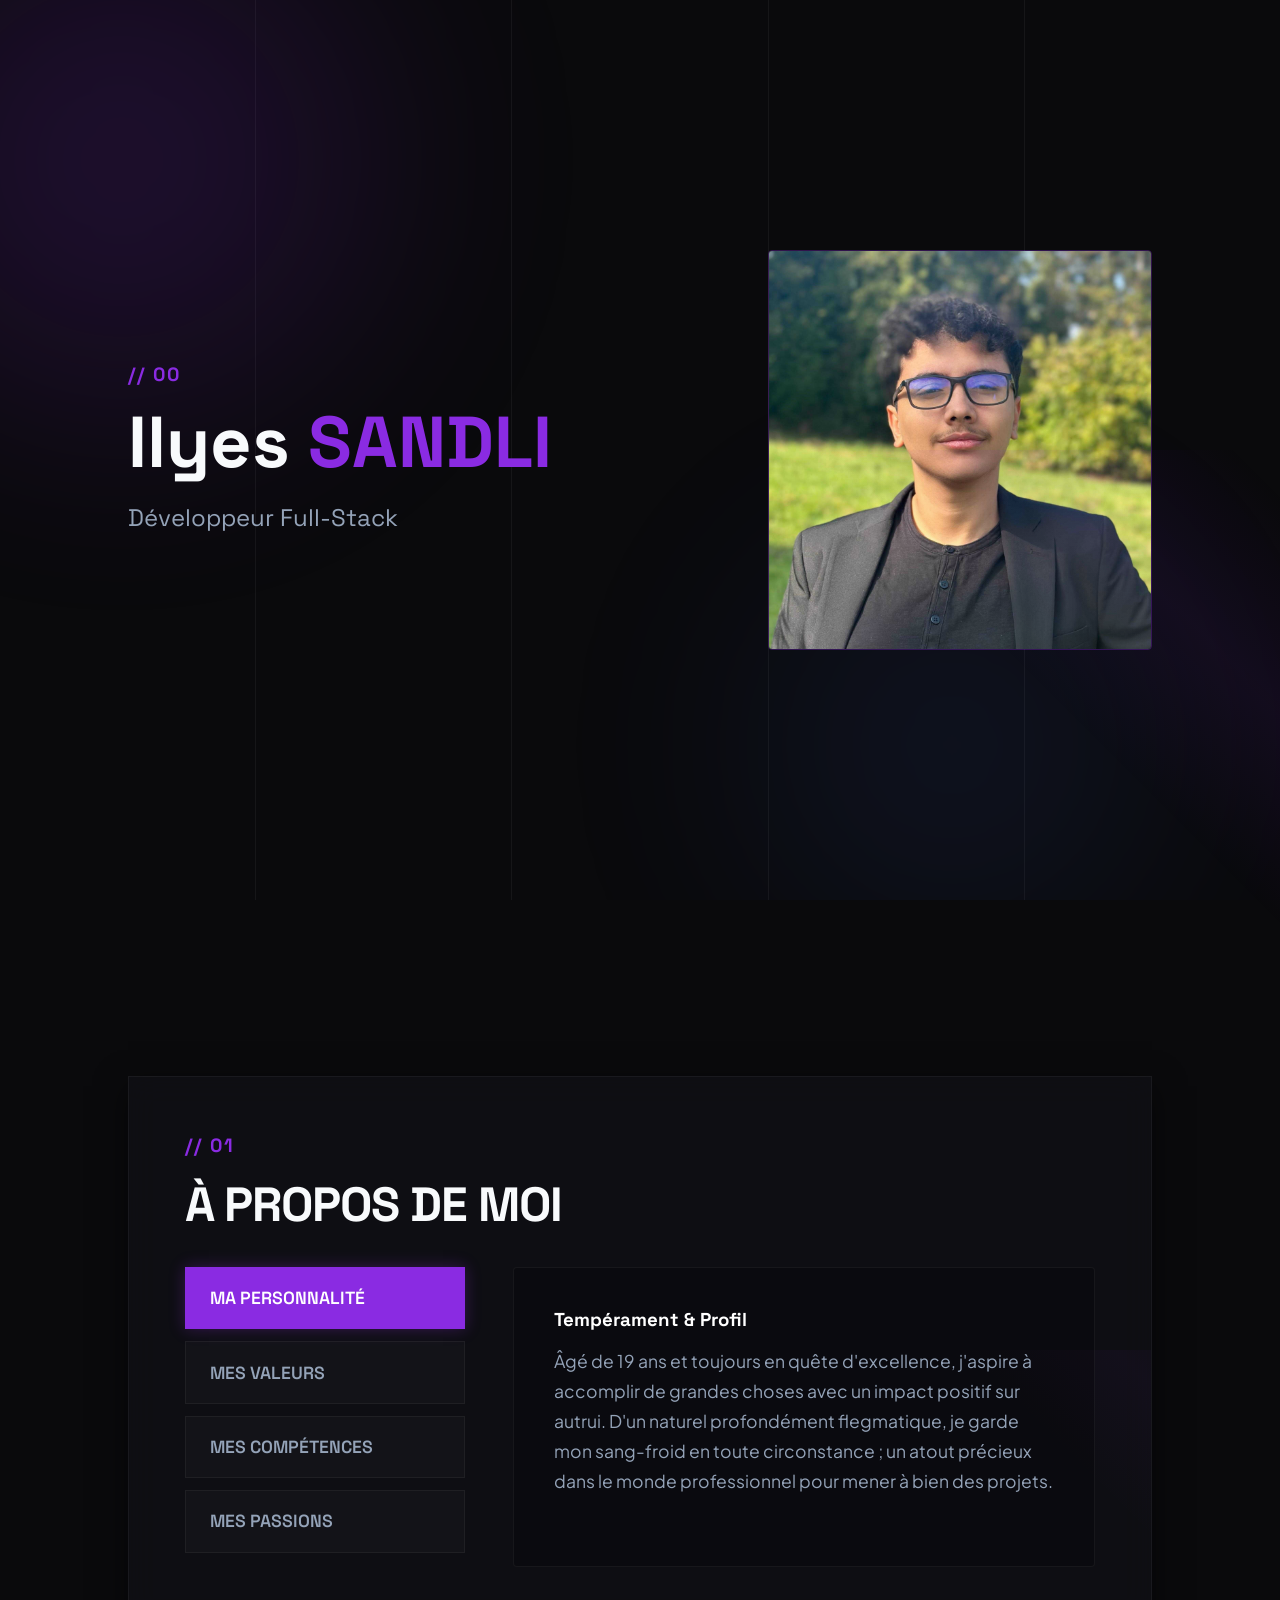
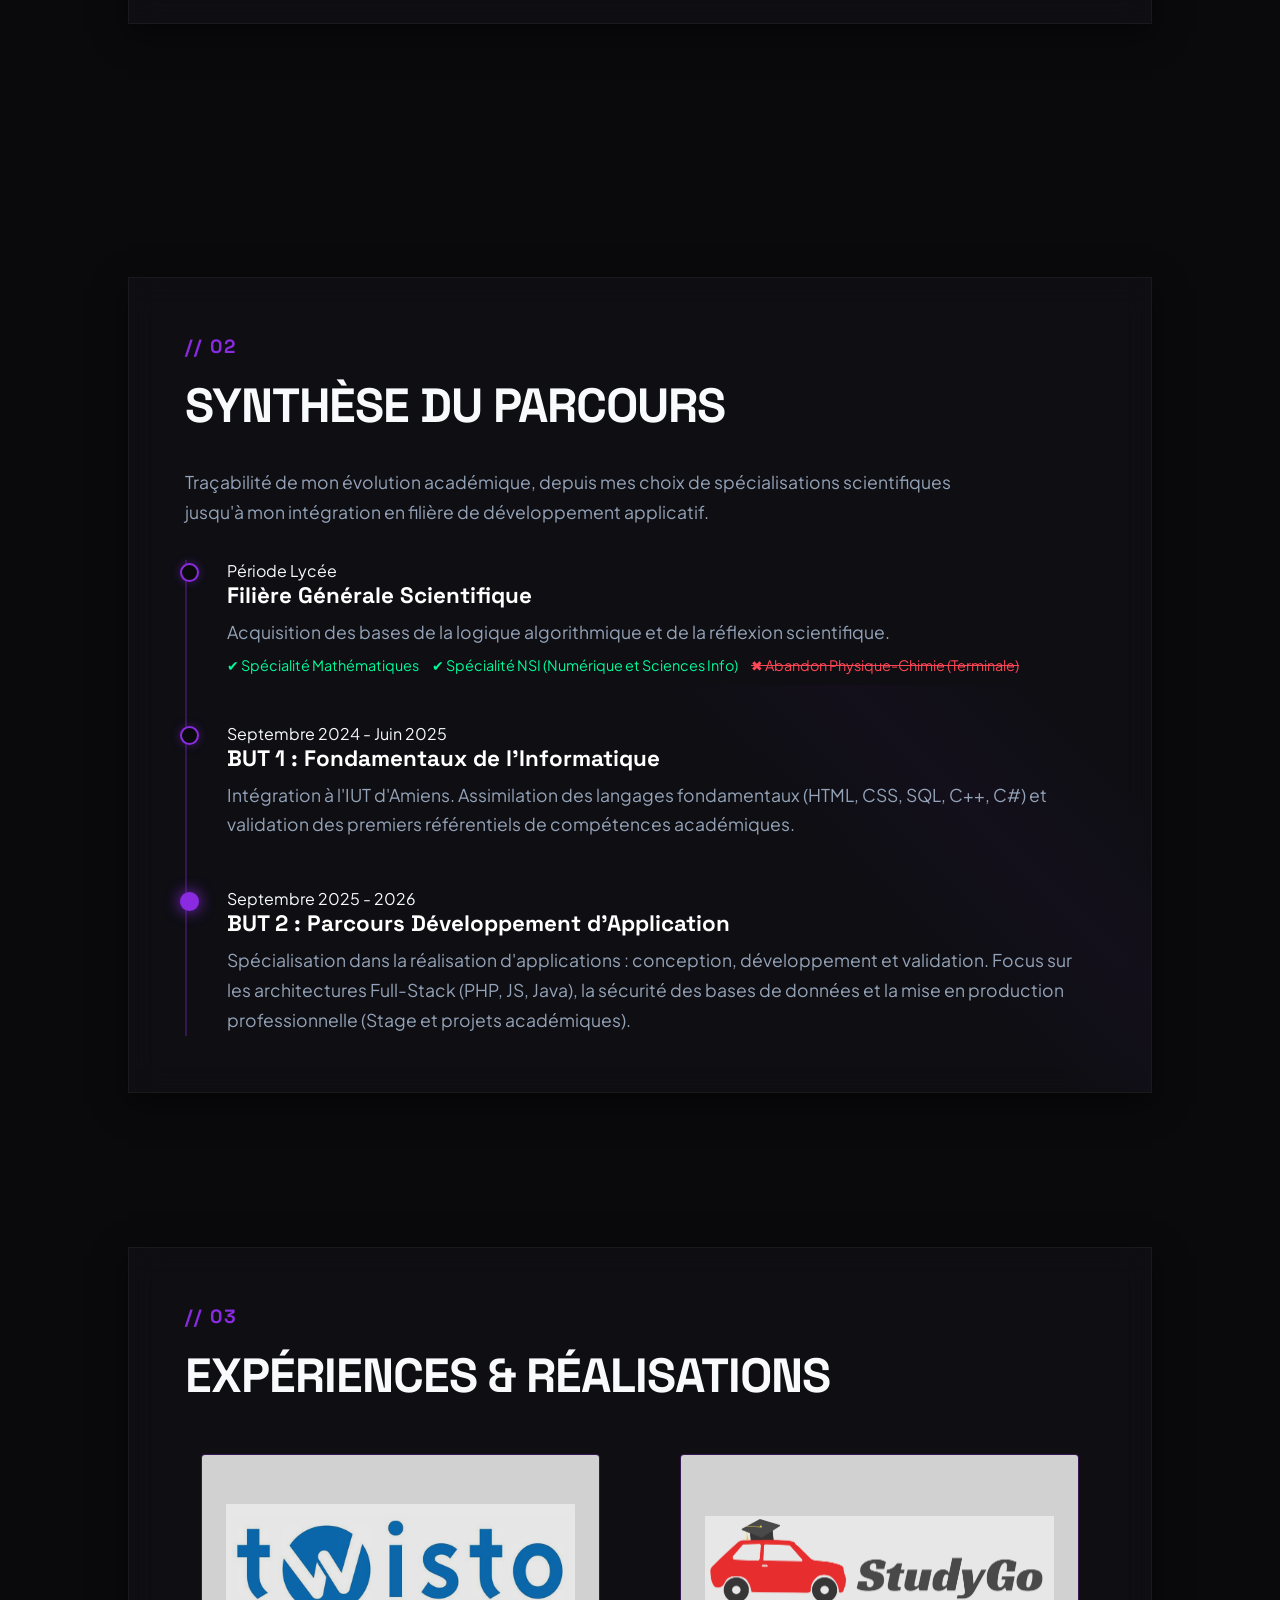
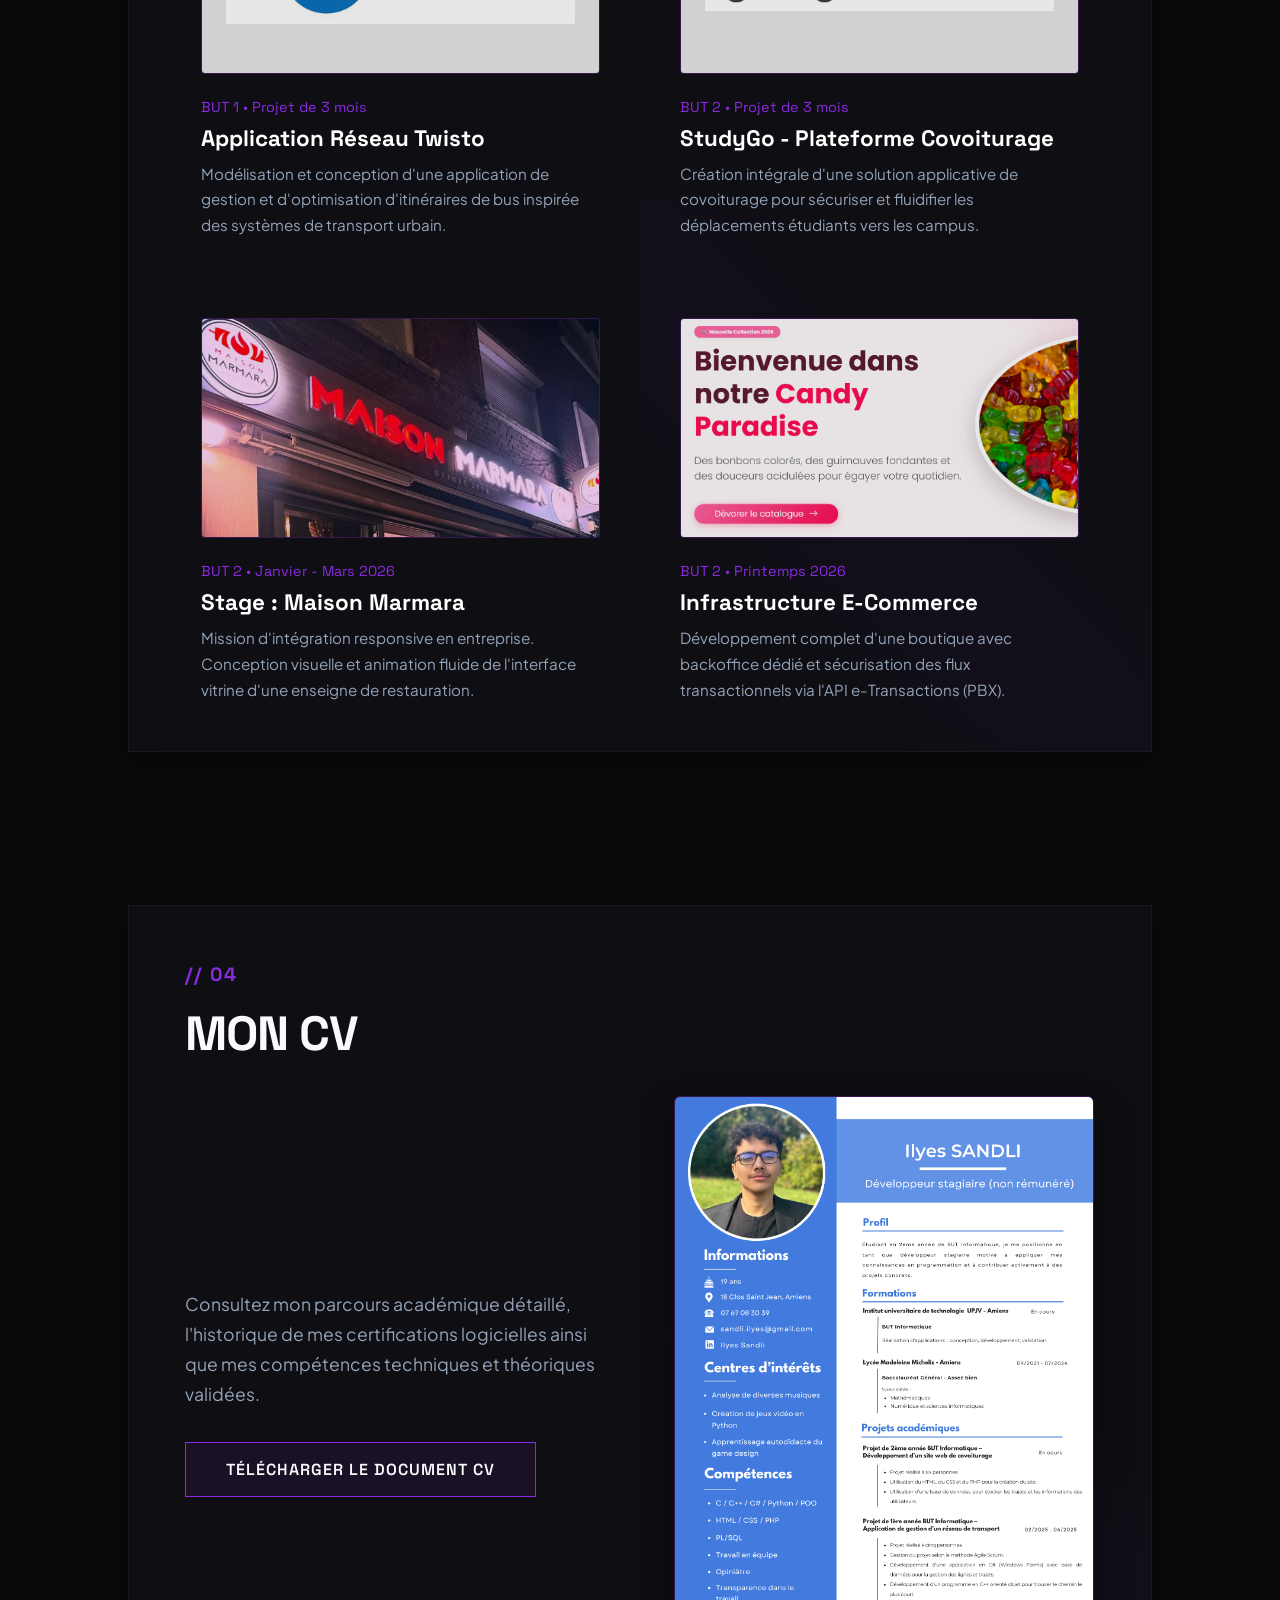
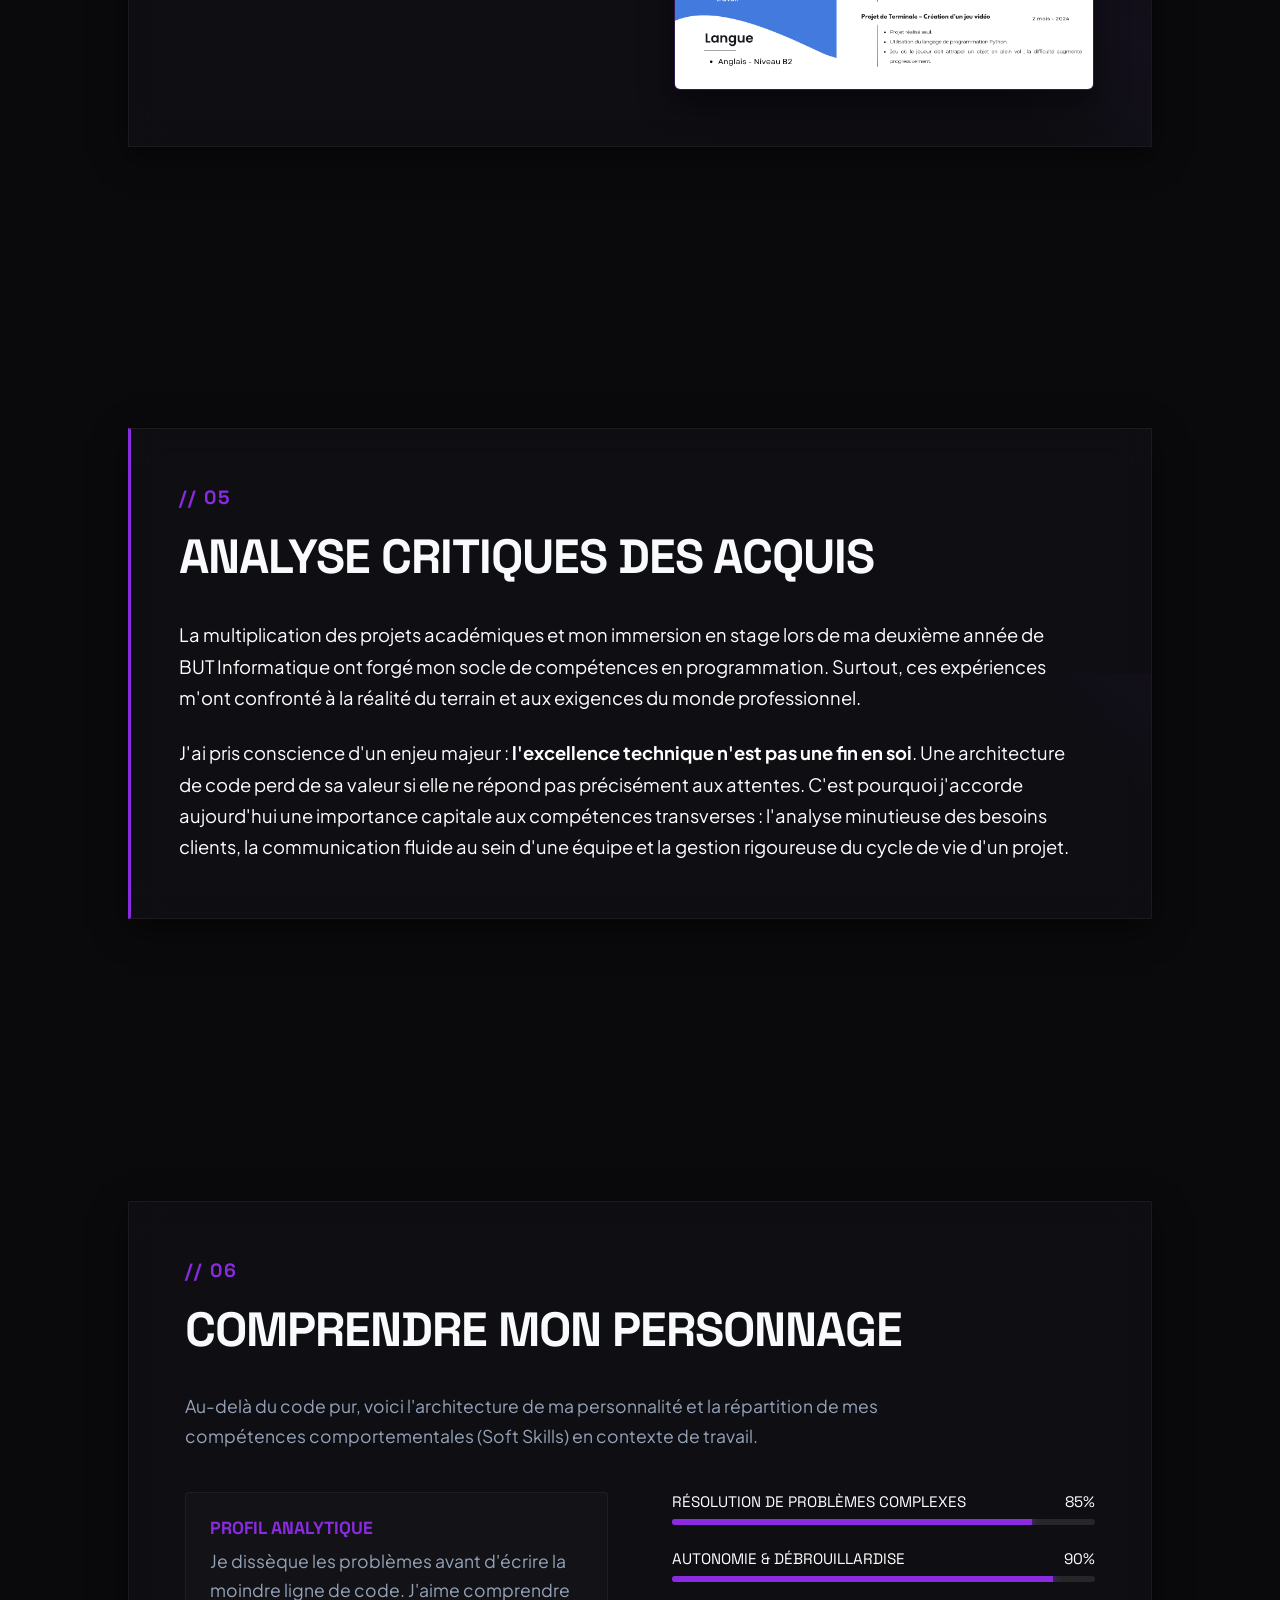
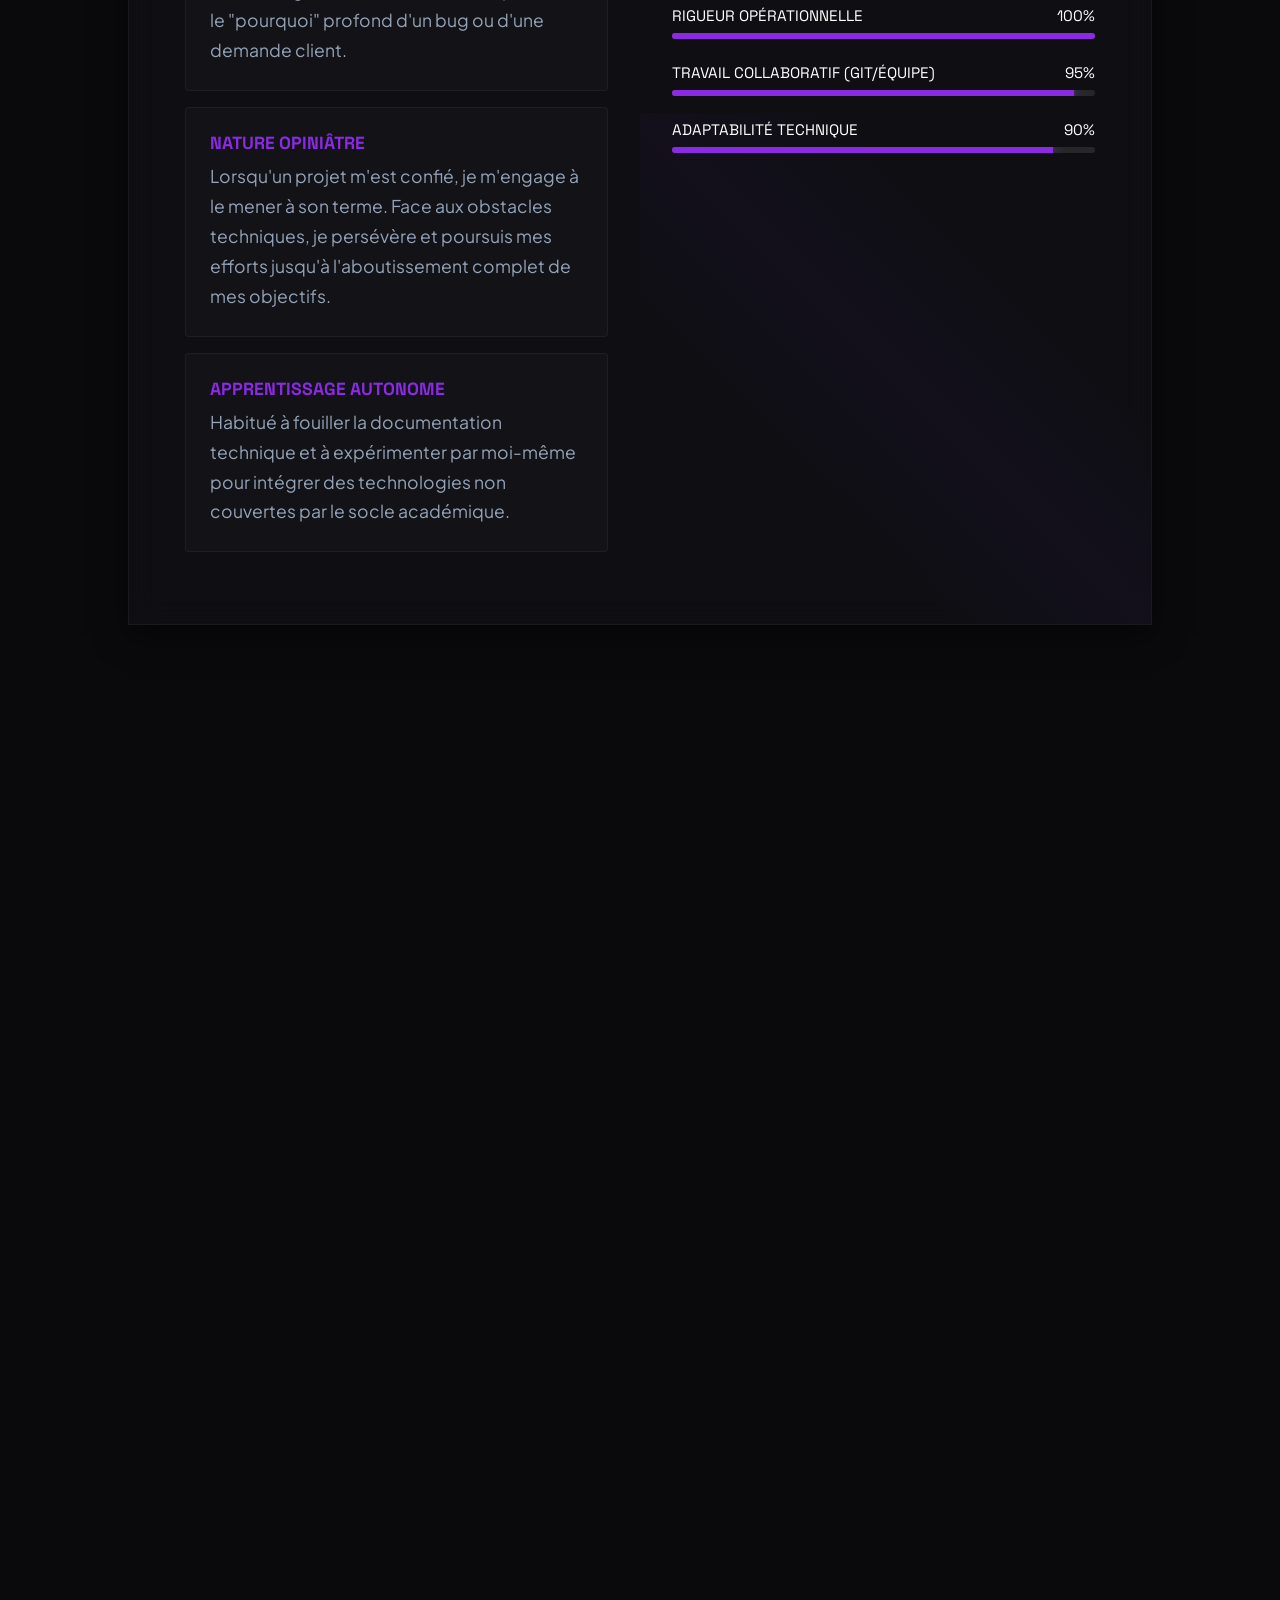
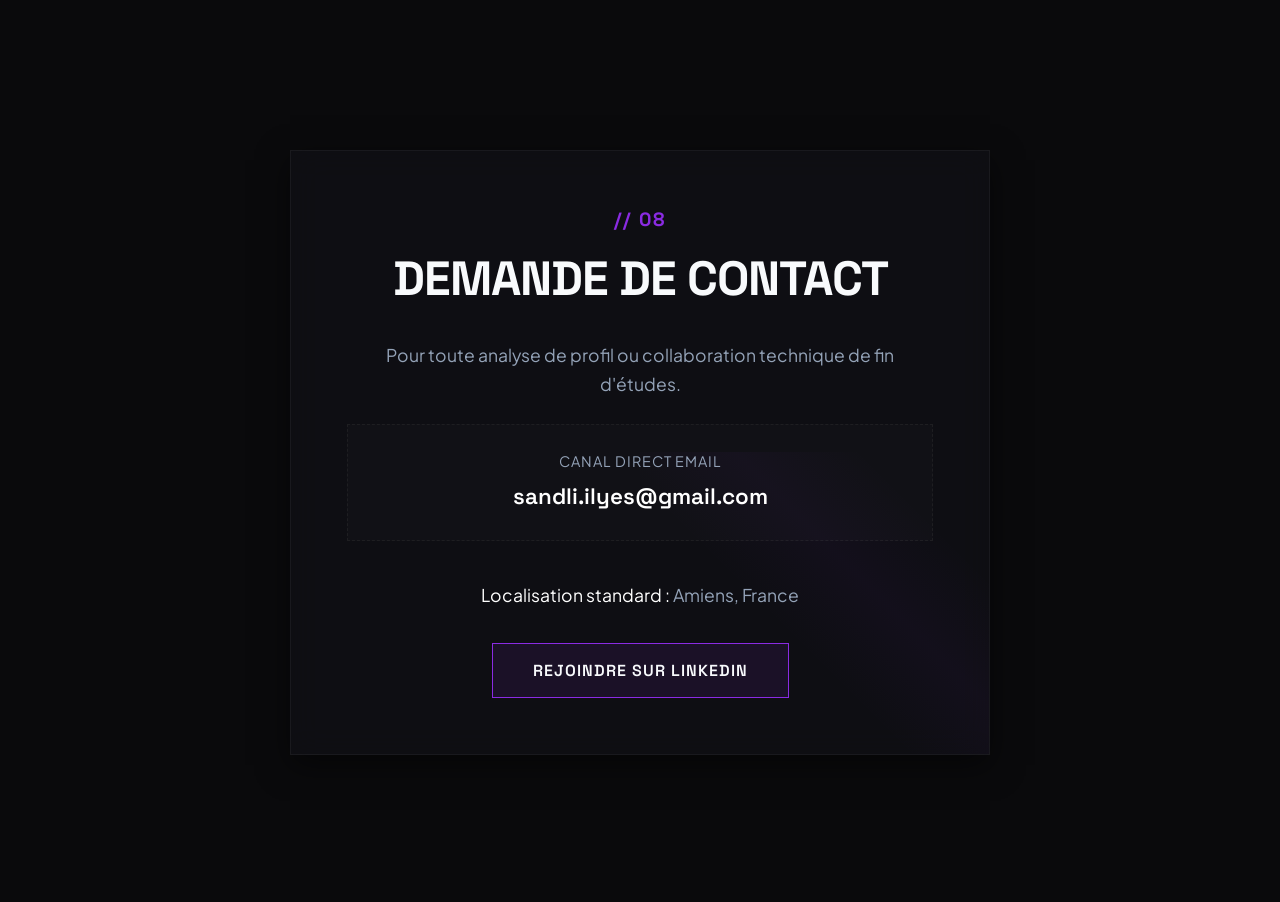
==== commit 034c9aca: "Update index.html" ====
--- a/index.html
+++ b/index.html
@@ -355,7 +355,7 @@
         <section id="cv-section">
             <div class="glass-panel">
                 <span class="section-number">// 04</span>
-                <h2>Curriculum Vitae</h2>
+                <h2>Mon CV</h2>
                 <div class="cv-grid">
                     <div>
                         <p style="margin-bottom: 2rem; max-width: 450px;">Consultez mon parcours académique détaillé, l'historique de mes certifications logicielles ainsi que mes compétences techniques et théoriques validées.</p>
@@ -686,4 +686,4 @@
         }
     </script>
 </body>
-</html>+</html>
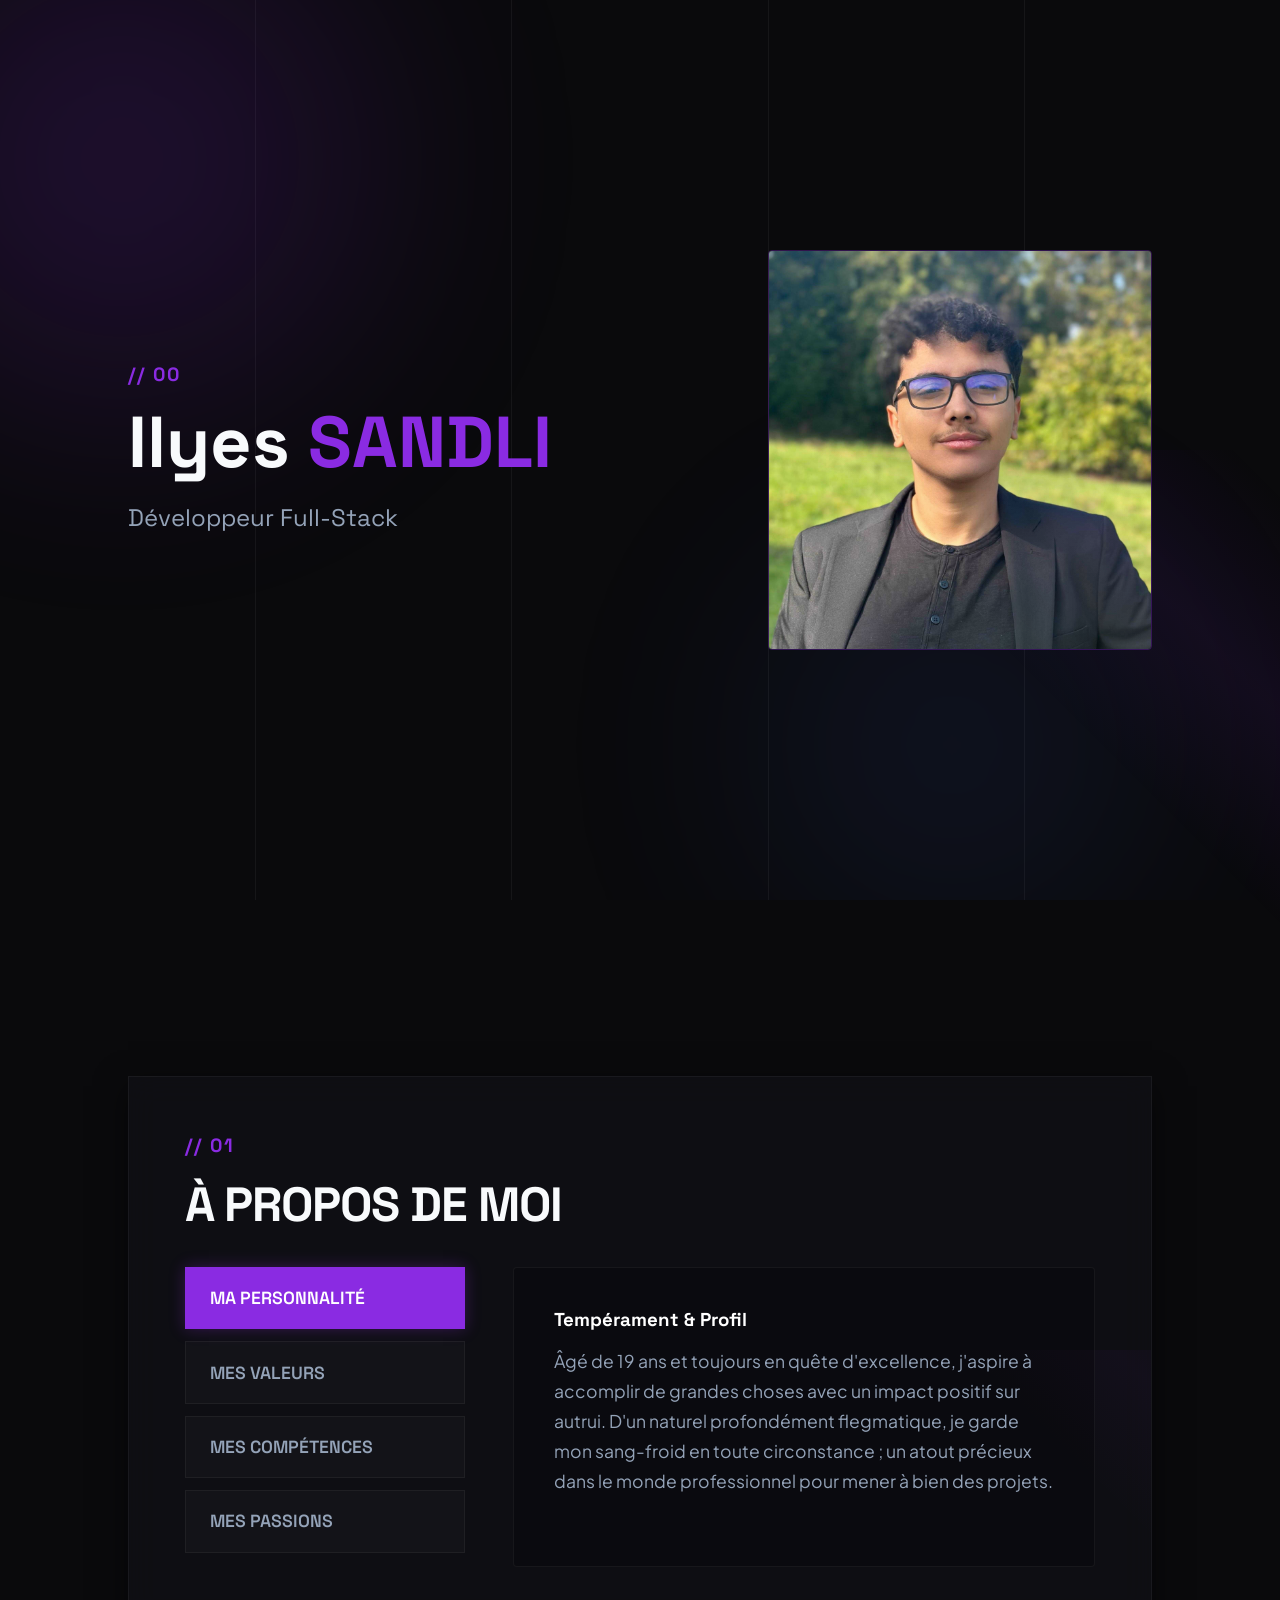
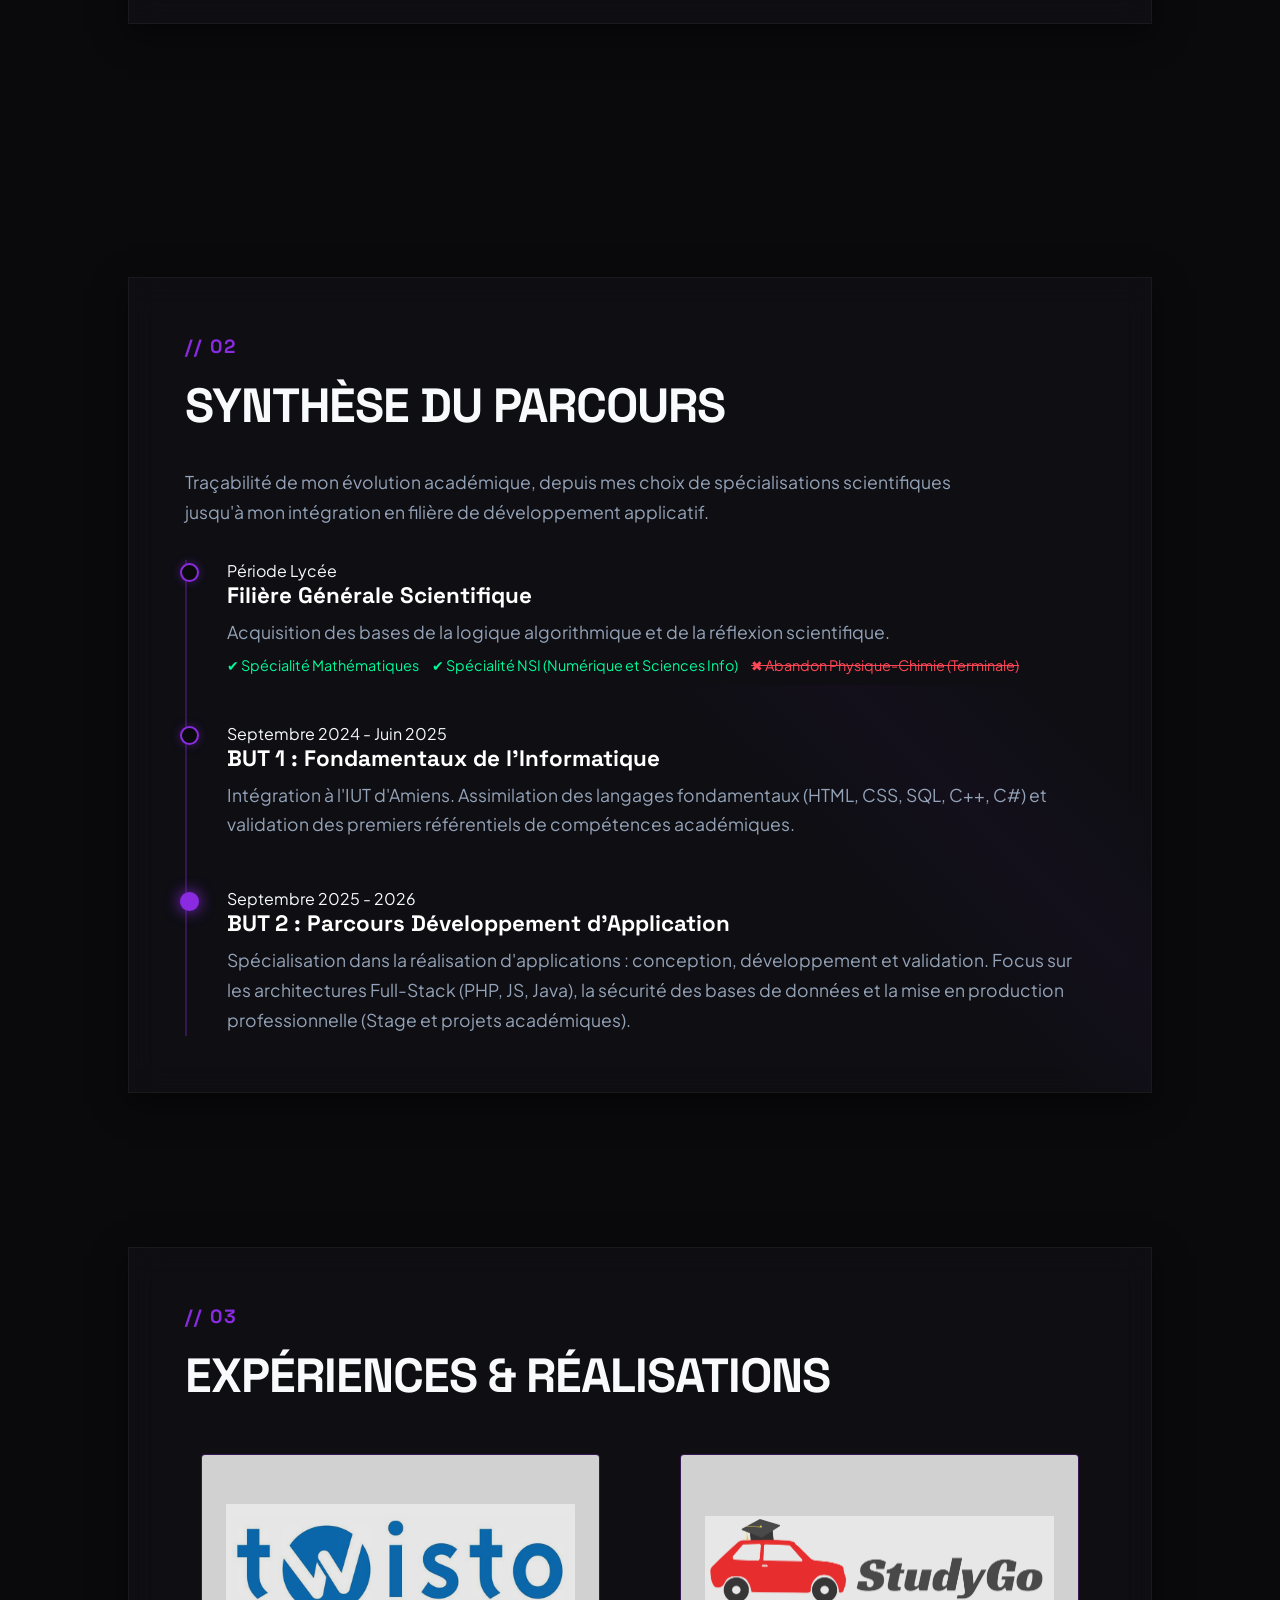
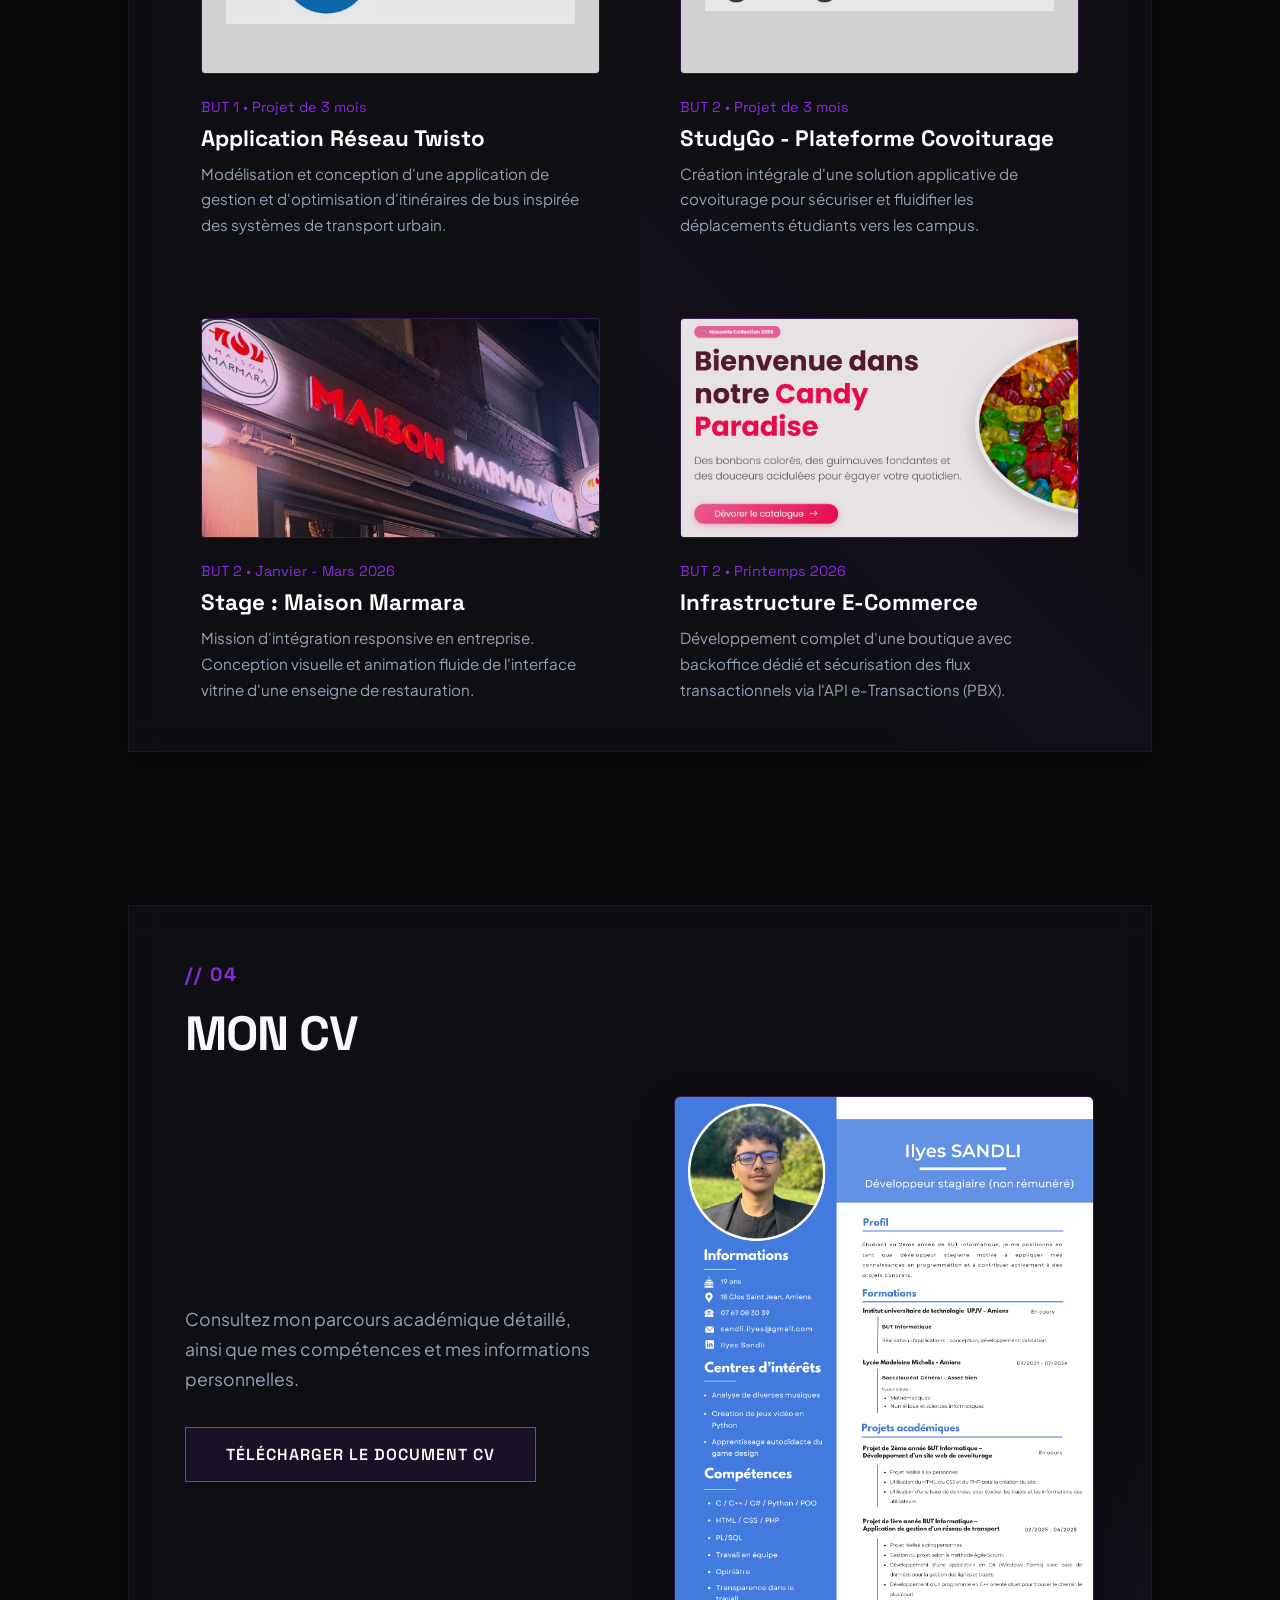
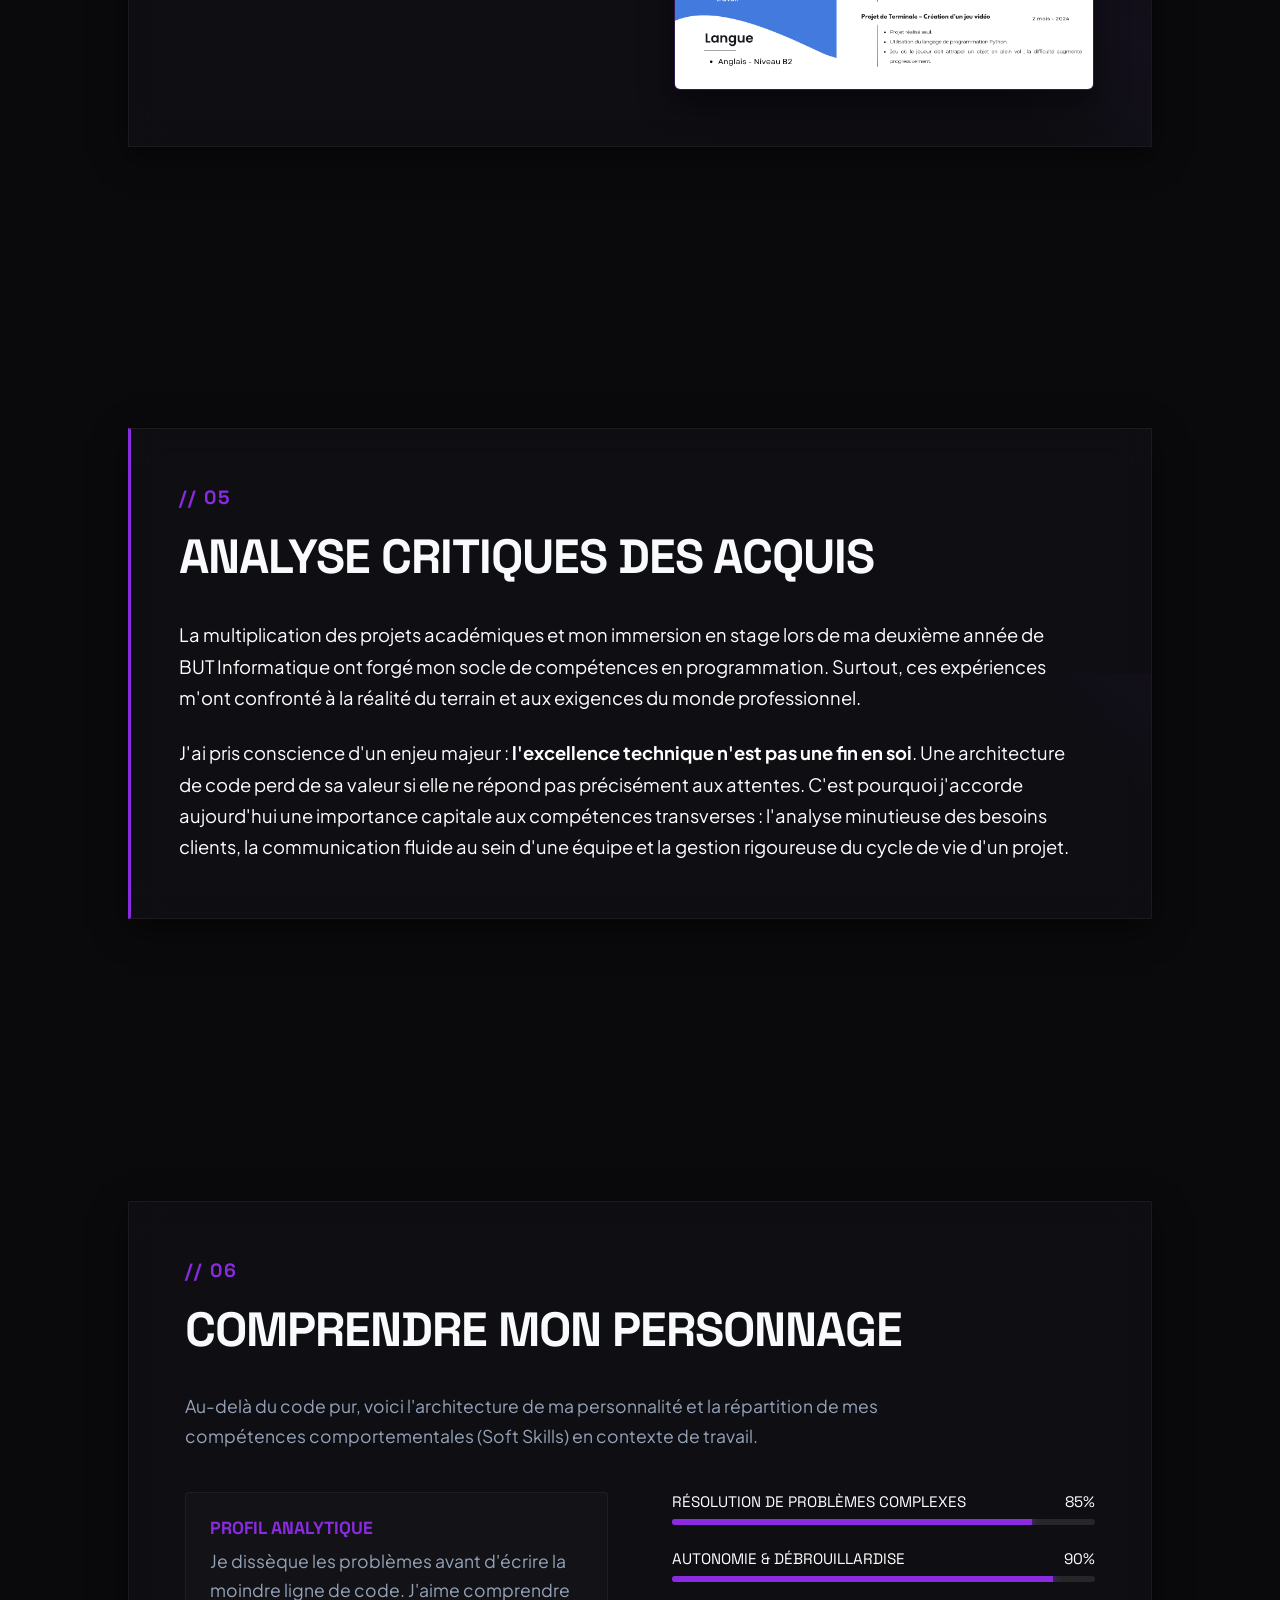
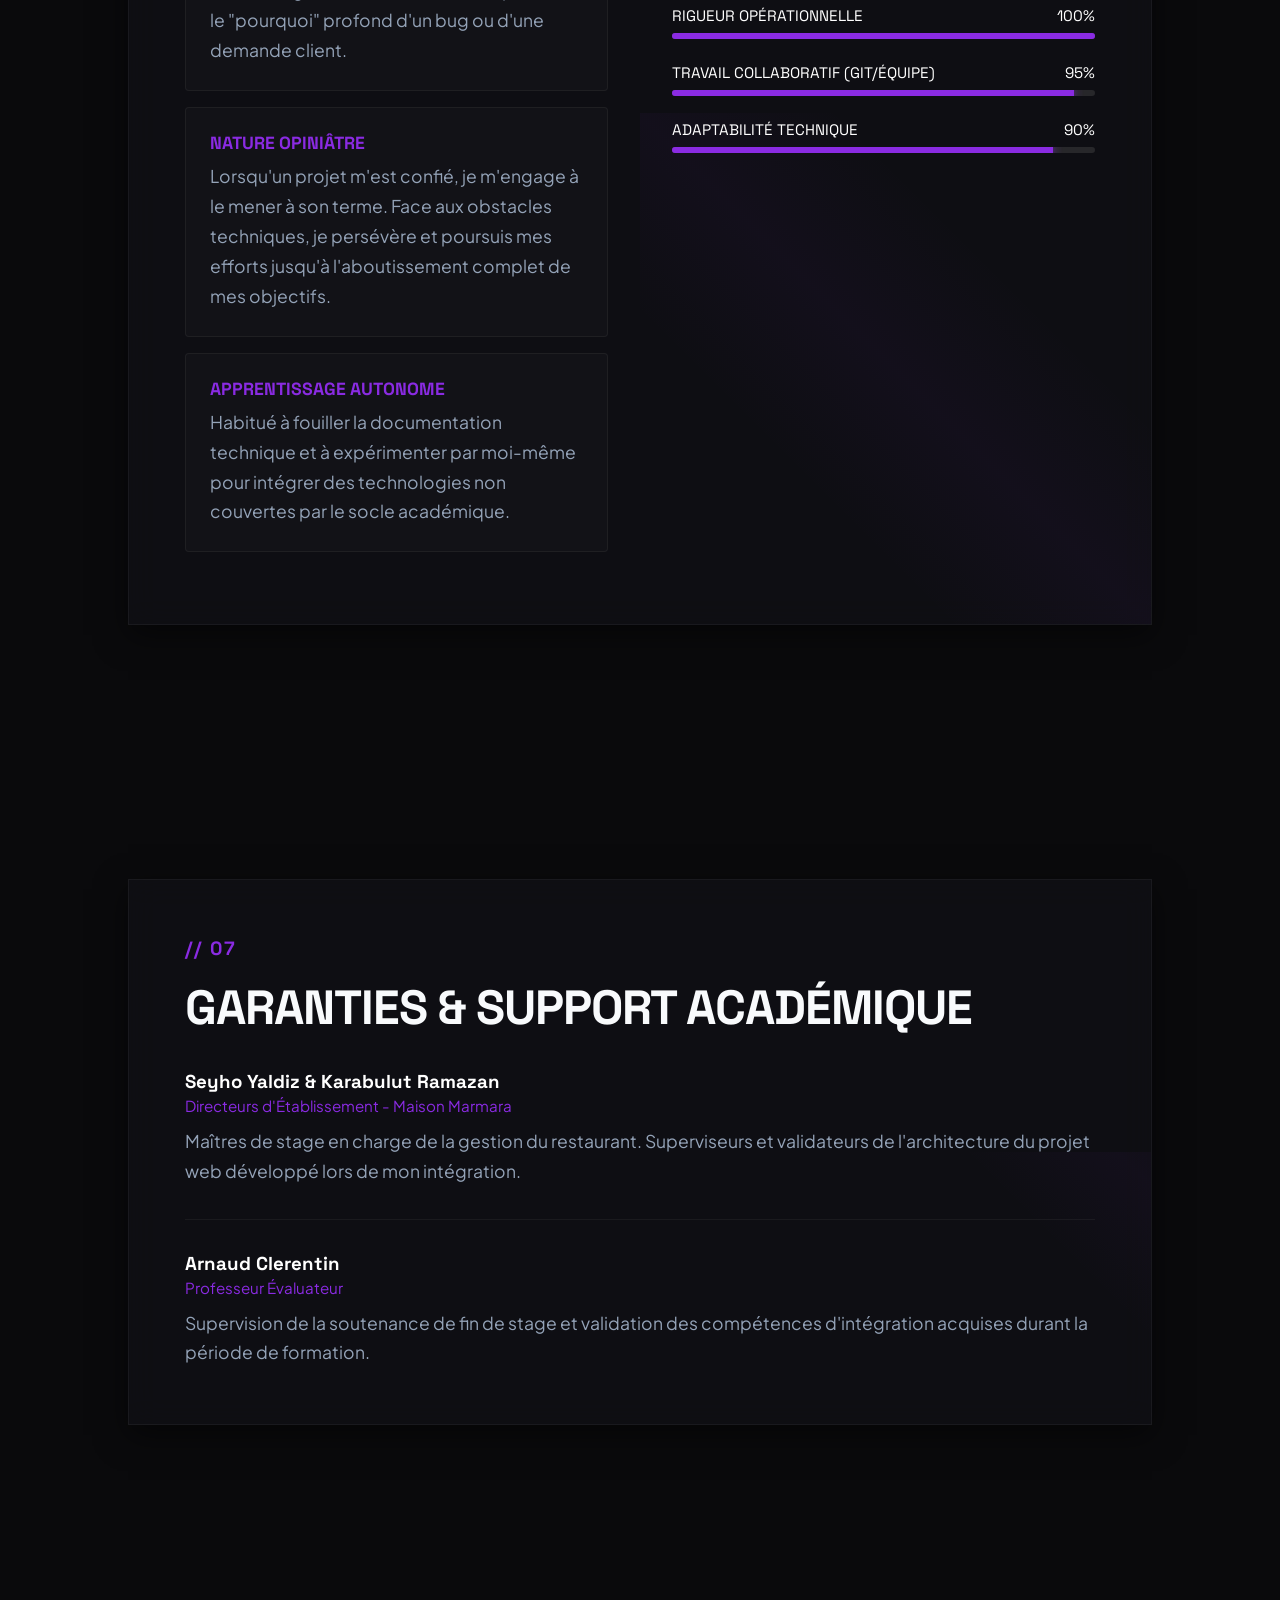
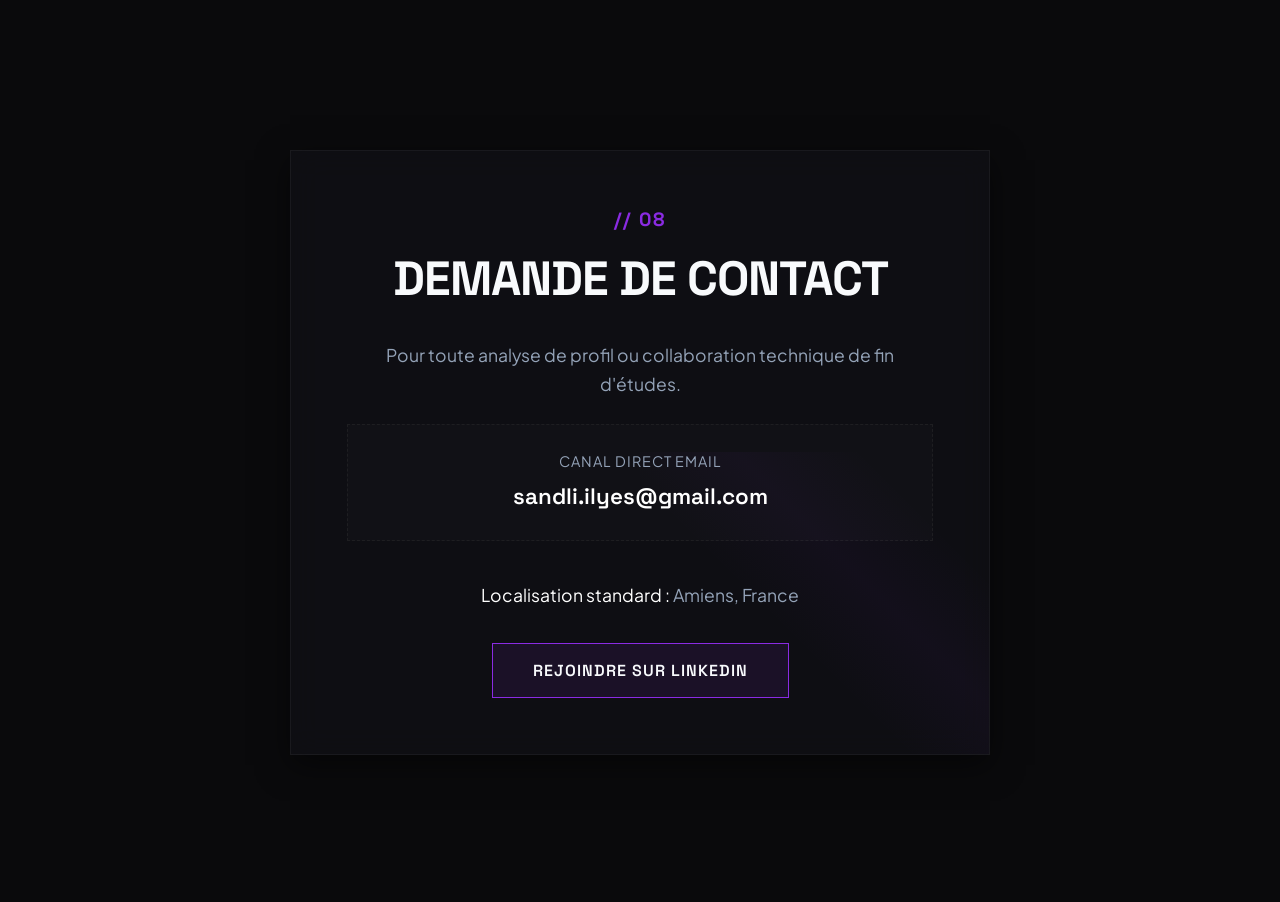
==== commit 2a59a1e8: "Update index.html" ====
--- a/index.html
+++ b/index.html
@@ -358,7 +358,7 @@
                 <h2>Mon CV</h2>
                 <div class="cv-grid">
                     <div>
-                        <p style="margin-bottom: 2rem; max-width: 450px;">Consultez mon parcours académique détaillé, l'historique de mes certifications logicielles ainsi que mes compétences techniques et théoriques validées.</p>
+                        <p style="margin-bottom: 2rem; max-width: 450px;">Consultez mon parcours académique détaillé, ainsi que mes compétences et mes informations personnelles.</p>
                         <a href="fichiers/CV_ILYES_SANDLI.pdf" download class="action-btn">Télécharger le document CV</a>
                     </div>
                     <div class="cv-preview-container" data-img-src="images/CV_ILYES_SANDLI.png">
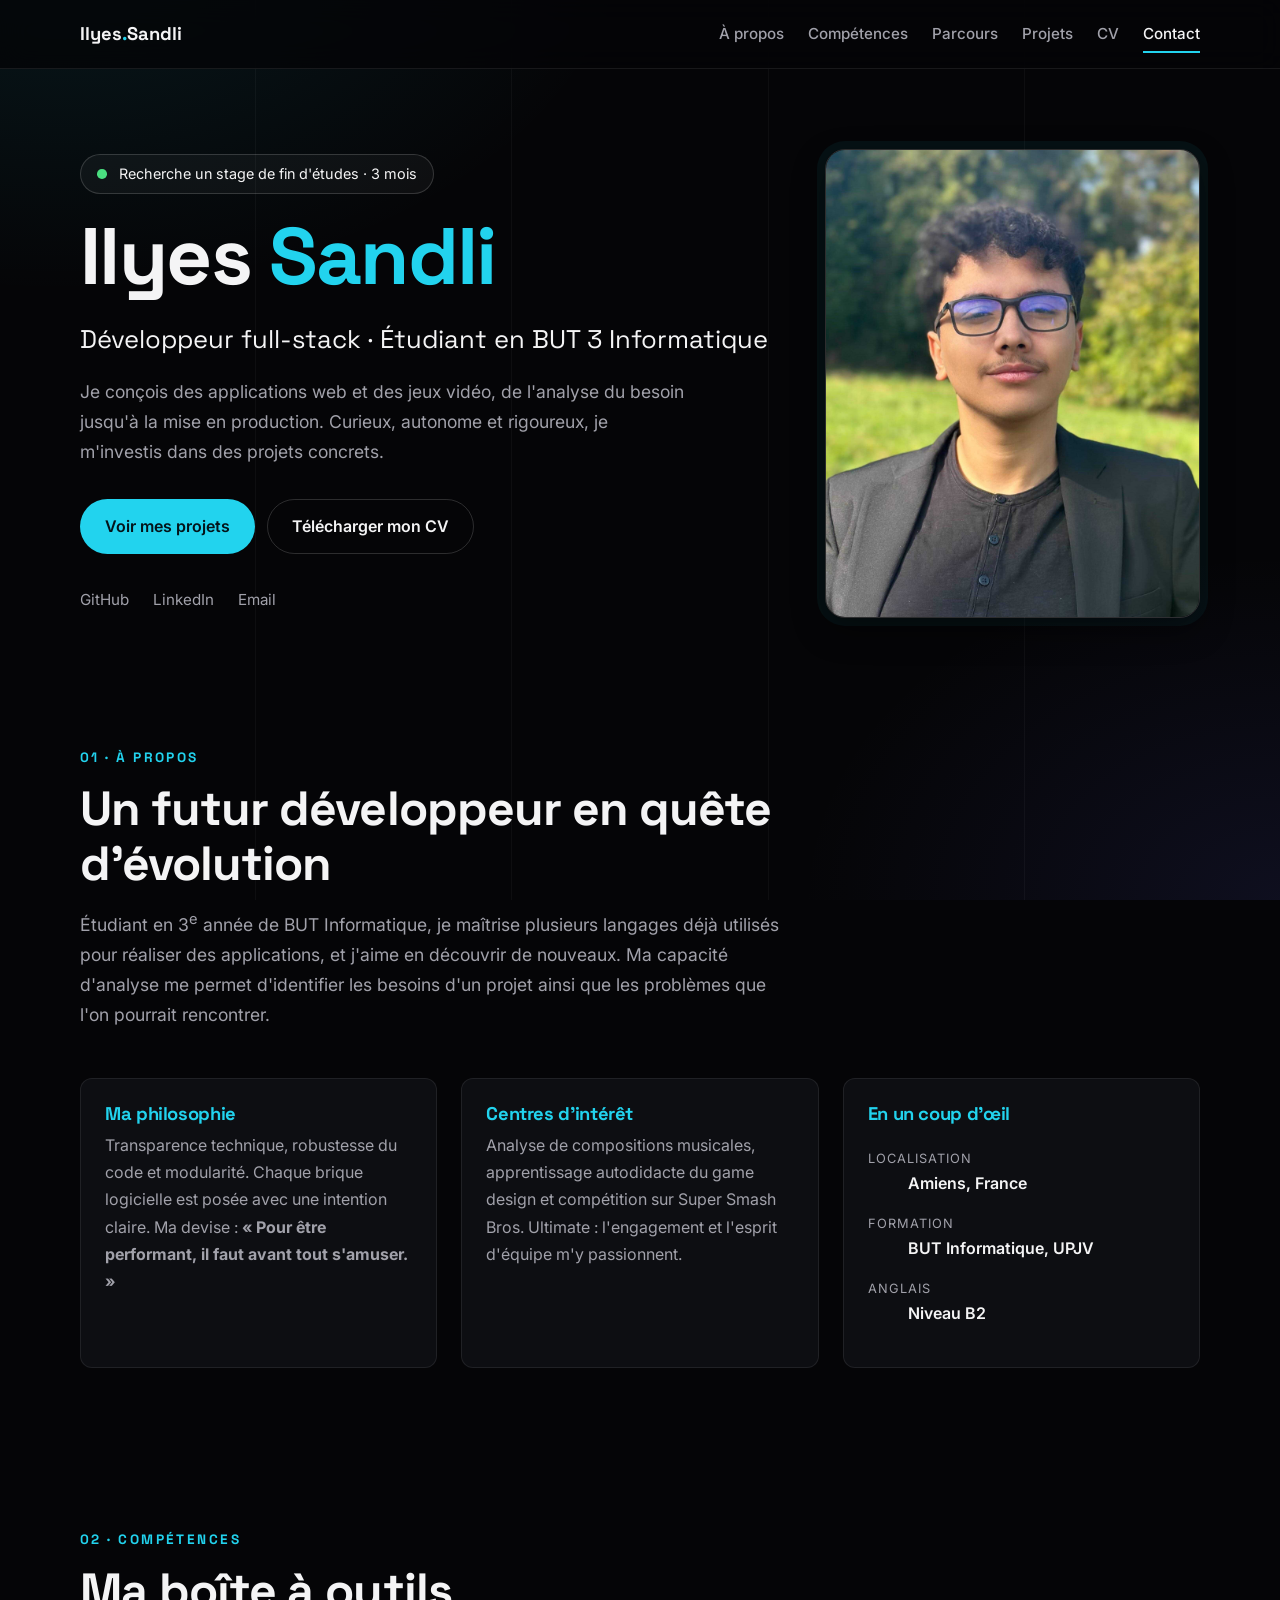
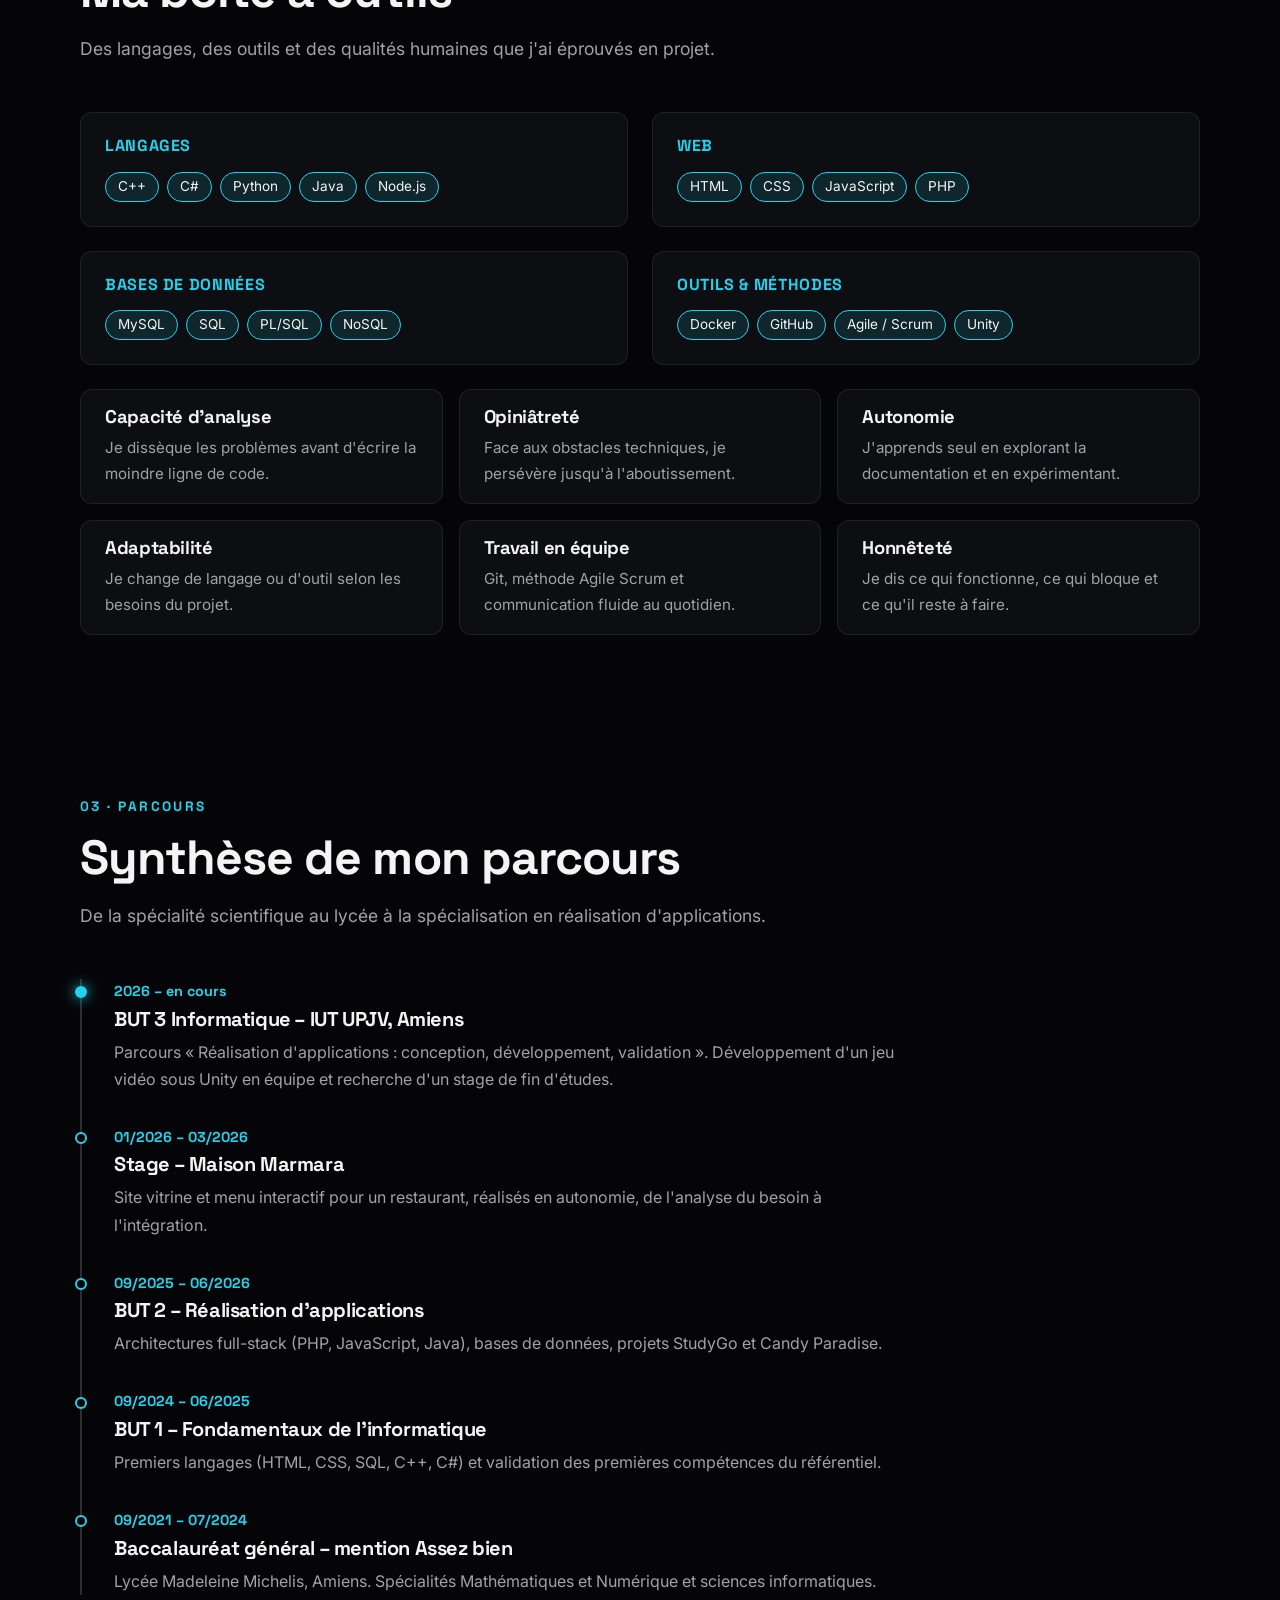
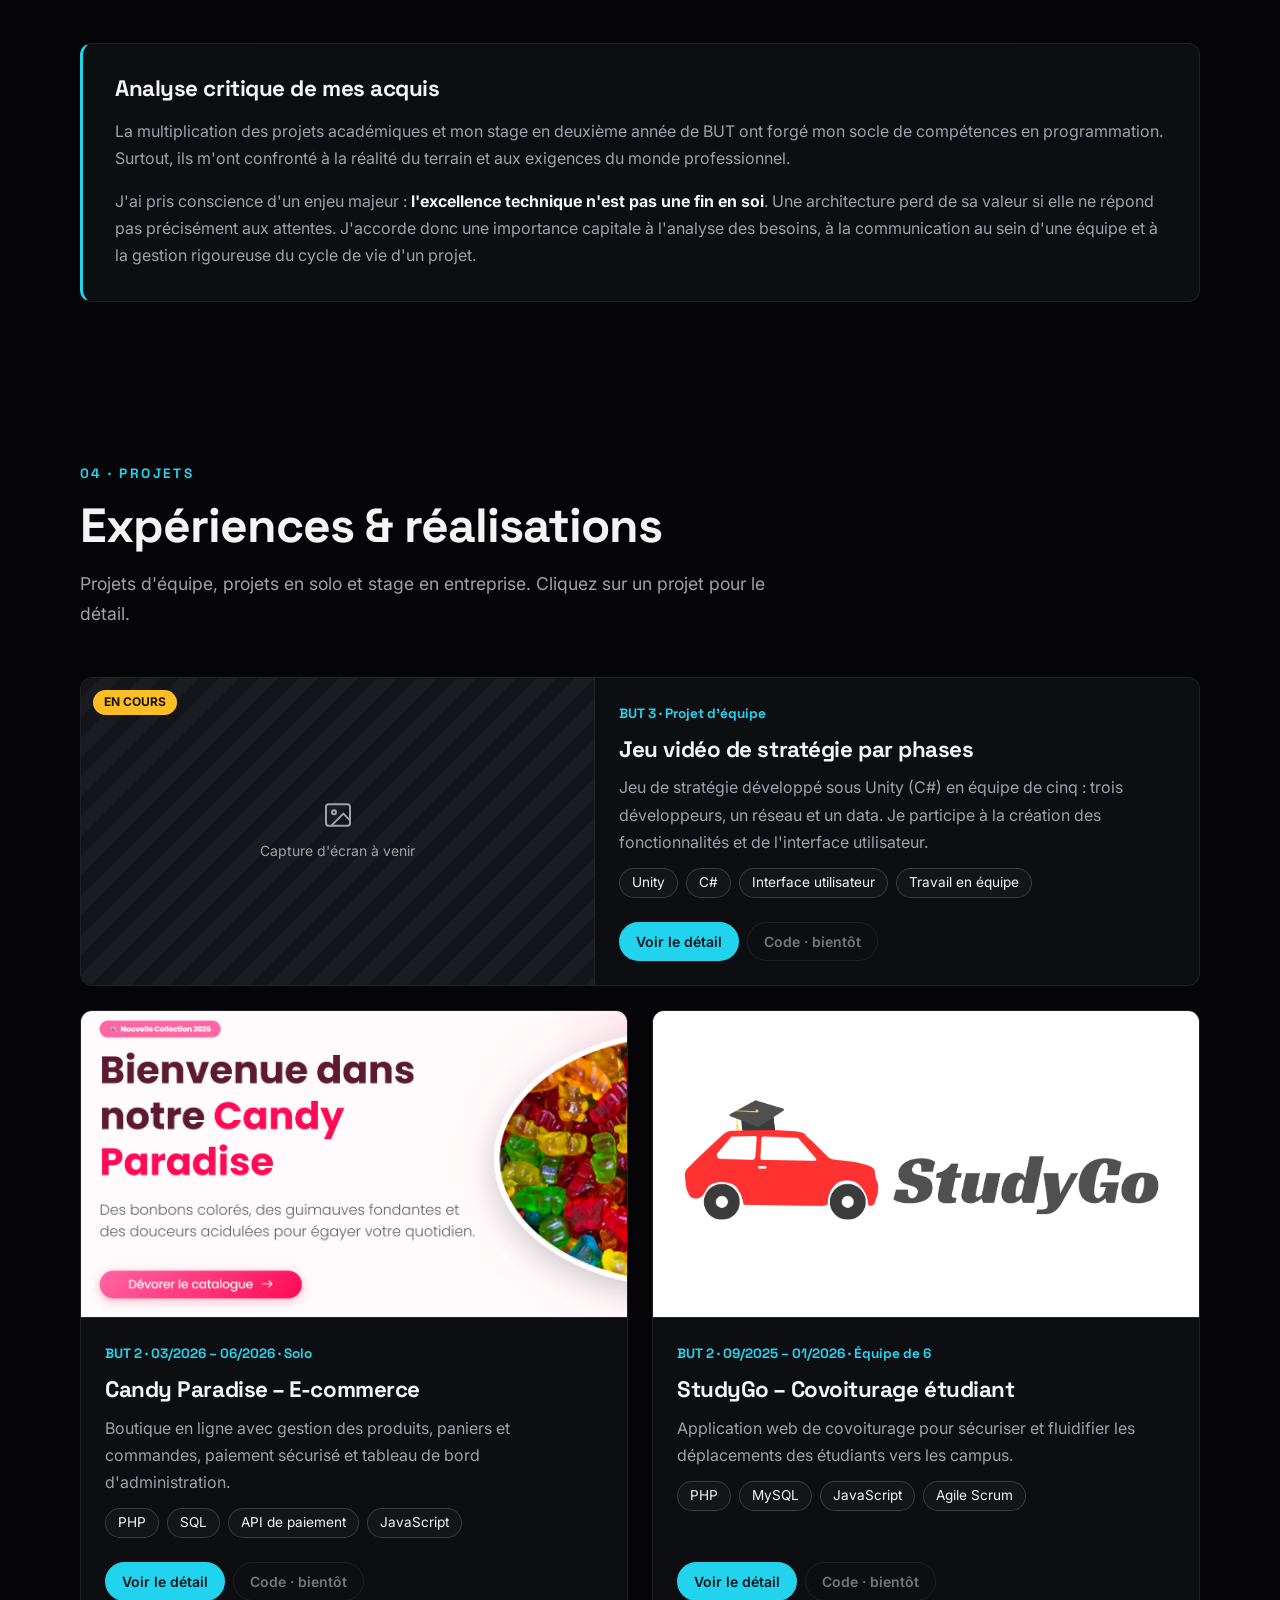
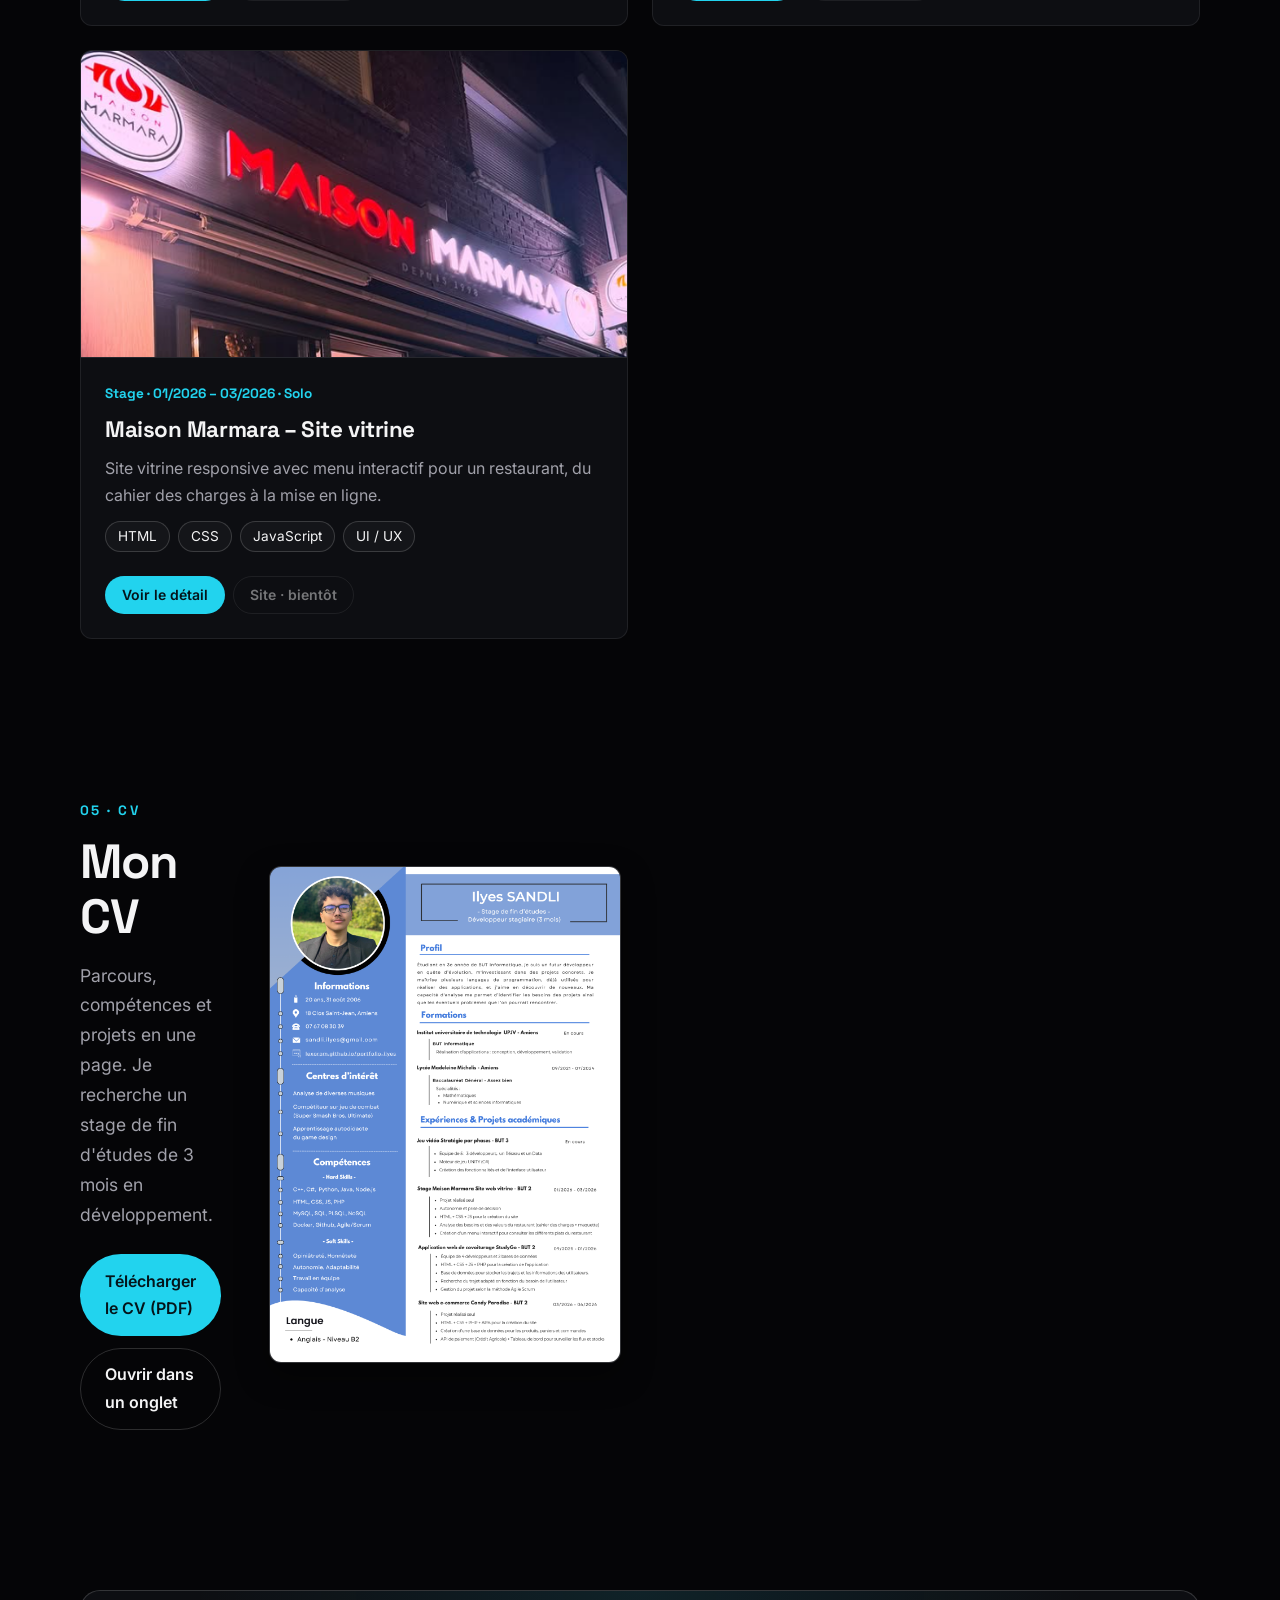
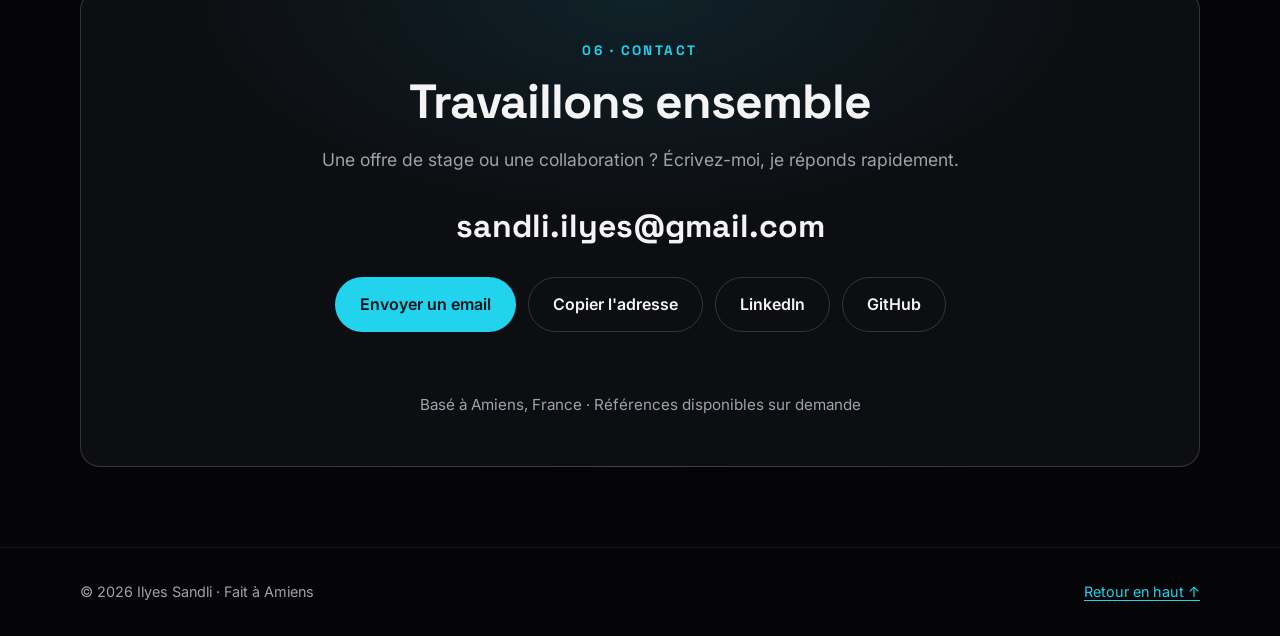
==== commit 5e6917cc: "Refonte complète du portfolio : thème noir/cyan, CSS/JS séparés - Split de index.html en css/style.c" ====
--- a/index.html
+++ b/index.html
@@ -1,689 +1,641 @@
-<!DOCTYPE html>
-<html lang="fr">
-<head>
-    <meta charset="UTF-8">
-    <meta name="viewport" content="width=device-width, initial-scale=1.0">
-    <title>Portfolio - Ilyes SANDLI</title>
-    <link href="https://fonts.googleapis.com/css2?family=Plus+Jakarta+Sans:wght@300;400;600;700&family=Space+Grotesk:wght@400;700&display=swap" rel="stylesheet">
-    <style>
-        /* --- SYSTÈME DE COULEURS & DESIGN --- */
-        :root {
-            --bg-main: #0a0a0c;
-            --bg-card: rgba(18, 18, 24, 0.65);
-            --bg-panel: rgba(12, 12, 16, 0.98);
-            --accent: #8a2be2; 
-            --accent-glow: rgba(138, 43, 226, 0.4);
-            --text-primary: #f8fafc;
-            --text-secondary: #94a3b8;
-            --line-subtle: rgba(255, 255, 255, 0.05);
-        }
-
-        * { margin: 0; padding: 0; box-sizing: border-box; }
-
-        body {
-            background-color: var(--bg-main); color: var(--text-primary);
-            font-family: 'Plus Jakarta Sans', sans-serif;
-            overflow-x: hidden; scroll-behavior: smooth;
-        }
-
-        h1, h2, h3, .section-number { font-family: 'Space Grotesk', sans-serif; }
-
-        /* ================= EFFET TOUCHES DE PIANO ================= */
-        .piano-container {
-            position: fixed; top: 0; left: 0; width: 100vw; height: 100vh;
-            pointer-events: none; z-index: 0; display: flex;
-        }
-        .piano-key { flex: 1; height: 100%; border-right: 1px solid var(--line-subtle); transition: background-color 0.3s ease; }
-        .piano-key:last-child { border-right: none; }
-        
-        .piano-key:nth-child(1) { --hover-color: rgba(255, 70, 85, 0.04); --flash-color: rgba(255, 70, 85, 0.25); }
-        .piano-key:nth-child(2) { --hover-color: rgba(255, 215, 0, 0.04); --flash-color: rgba(255, 215, 0, 0.25); }
-        .piano-key:nth-child(3) { --hover-color: rgba(0, 250, 154, 0.04); --flash-color: rgba(0, 250, 154, 0.25); }
-        .piano-key:nth-child(4) { --hover-color: rgba(30, 144, 255, 0.04); --flash-color: rgba(30, 144, 255, 0.25); }
-        .piano-key:nth-child(5) { --hover-color: rgba(138, 43, 226, 0.05); --flash-color: rgba(138, 43, 226, 0.3); }
-
-        .piano-key.active-hover { background-color: var(--hover-color); }
-
-        .piano-key.flash { animation: keyFlash 0.4s ease-out; }
-        @keyframes keyFlash {
-            0% { background-color: var(--flash-color); }
-            100% { background-color: var(--hover-color); }
-        }
-
-        #particle-layer { position: fixed; top: 0; left: 0; width: 100vw; height: 100vh; pointer-events: none; z-index: 9999; }
-        .piano-particle {
-            position: absolute; border-radius: 50%; pointer-events: none; box-shadow: 0 0 12px currentColor;
-            animation: particleFade var(--anim-duration, 0.8s) cubic-bezier(0.15, 1, 0.3, 1) forwards;
-        }
-        @keyframes particleFade {
-            0% { transform: translate(-50%, -50%) scale(0.2) rotate(0deg); opacity: 1; filter: brightness(1.5); }
-            100% { transform: translate(var(--mx), var(--my)) scale(1.5) rotate(var(--rot)); opacity: 0; }
-        }
-
-        /* --- ORBES LUMINEUX AMBIANTS --- */
-        .ambient-lights { position: fixed; top: 0; left: 0; width: 100vw; height: 100vh; pointer-events: none; z-index: 0; overflow: hidden; }
-        .light-orb { position: absolute; border-radius: 50%; filter: blur(120px); opacity: 0.4; animation: floatOrb 20s infinite alternate cubic-bezier(0.4, 0, 0.2, 1); }
-        .orb-1 { width: 500px; height: 500px; background: var(--accent-glow); top: -10%; left: -10%; }
-        .orb-2 { width: 400px; height: 400px; background: rgba(65, 105, 225, 0.25); bottom: -5%; right: 10%; animation-delay: -5s; }
-        @keyframes floatOrb { 0% { transform: translate(0, 0) scale(1); } 50% { transform: translate(50px, 80px) scale(1.1); } 100% { transform: translate(-80px, 40px) scale(0.95); } }
-
-        /* --- PANNEAUX ET BLOCS DE TEXTE --- */
-        .glass-panel {
-            background: var(--bg-card); backdrop-filter: blur(15px); border: 1px solid var(--line-subtle);
-            padding: 3.5rem; width: 100%; position: relative; overflow: hidden; box-shadow: 0 10px 30px rgba(0, 0, 0, 0.5);
-        }
-        .glass-panel::before, .image-container::before, .image-placeholder::before {
-            content: ''; position: absolute; top: 50%; left: 50%; width: 200%; height: 200%;
-            background: linear-gradient(45deg, transparent 45%, rgba(138, 43, 226, 0.04) 50%, transparent 55%);
-            animation: shine 8s linear infinite; pointer-events: none; z-index: 1; transform-origin: center;
-        }
-        .image-container::before { animation-duration: 4s; background: linear-gradient(45deg, transparent 45%, rgba(138, 43, 226, 0.08) 50%, transparent 55%); }
-        .glass-panel > * { position: relative; z-index: 2; }
-        @keyframes shine { 0% { transform: translate(-50%, -50%) rotate(0deg); } 100% { transform: translate(-50%, -50%) rotate(360deg); } }
-
-        /* --- CONFIGURATION DES SECTIONS ET TRANSITIONS --- */
-        .scroll-wrapper { position: relative; z-index: 10; }
-        section {
-            min-height: 100vh; display: flex; align-items: center; justify-content: center;
-            padding: 6% 10%; position: relative; opacity: 0; visibility: hidden; pointer-events: none;
-            transition: opacity 0.8s ease, visibility 0.8s ease, transform 1s cubic-bezier(0.16, 1, 0.3, 1);
-        }
-        section.is-visible { opacity: 1; visibility: visible; pointer-events: all; }
-
-        #accueil { transform: scale(0.96); } #accueil.is-visible { transform: scale(1); }
-        #apropos { transform: translateX(-60px); } #apropos.is-visible { transform: translateX(0); }
-        #synthese { transform: translateY(60px); } #synthese.is-visible { transform: translateY(0); }
-        #experience { transform: translateY(80px); } #experience.is-visible { transform: translateY(0); }
-        #cv-section { transform: scale(1.02); } #cv-section.is-visible { transform: scale(1); }
-        #acquis { transform: translateX(60px); } #acquis.is-visible { transform: translateX(0); }
-        #personnage { transform: scale(0.98); } #personnage.is-visible { transform: scale(1); }
-        #references { transform: scale(1.04); } #references.is-visible { transform: scale(1); }
-        #contact { transform: translateY(-40px); } #contact.is-visible { transform: translateY(0); }
-
-        /* --- TYPOGRAPHIE STANDARD --- */
-        .section-number { font-size: 1.2rem; color: var(--accent); font-weight: 700; margin-bottom: 1rem; display: inline-block; letter-spacing: 2px; }
-        h2 { font-size: 3rem; font-weight: 700; margin-bottom: 2rem; letter-spacing: -1px; text-transform: uppercase;}
-        p, li { color: var(--text-secondary); font-size: 1.1rem; line-height: 1.7; }
-        .meta-date { font-family: 'Space Grotesk', sans-serif; font-size: 0.9rem; color: var(--accent); margin-bottom: 0.5rem; display: block; }
-
-        /* --- SYSTEME D'ONGLETS POUR A PROPOS --- */
-        .about-tabs-container { display: grid; grid-template-columns: 280px 1fr; gap: 3rem; margin-top: 1rem; align-items: start; }
-        .tabs-sidebar { display: flex; flex-direction: column; gap: 0.75rem; }
-        .tab-btn { background: rgba(255, 255, 255, 0.02); border: 1px solid var(--line-subtle); color: var(--text-secondary); padding: 1.2rem 1.5rem; text-align: left; font-family: 'Space Grotesk', sans-serif; font-size: 1.1rem; font-weight: 600; cursor: pointer; transition: all 0.3s ease; text-transform: uppercase; }
-        .tab-btn:hover { background: rgba(138, 43, 226, 0.08); color: #fff; border-color: var(--accent); }
-        .tab-btn.active { background: var(--accent); color: #fff; border-color: var(--accent); box-shadow: 0 0 15px rgba(138, 43, 226, 0.3); }
-        .tabs-body { background: rgba(0, 0, 0, 0.2); border: 1px solid var(--line-subtle); padding: 2.5rem; min-height: 300px; border-radius: 4px; }
-        .tab-content { display: none; animation: tabFadeIn 0.5s ease forwards; }
-        .tab-content.active { display: block; }
-        @keyframes tabFadeIn { from { opacity: 0; transform: translateY(10px); } to { opacity: 1; transform: translateY(0); } }
-
-        /* --- TIMELINE SYNTHESE --- */
-        .timeline { position: relative; padding-left: 2.5rem; border-left: 2px solid rgba(138, 43, 226, 0.3); margin-top: 2rem; }
-        .timeline-item { position: relative; margin-bottom: 3rem; }
-        .timeline-item:last-child { margin-bottom: 0; }
-        .timeline-item::before {
-            content: ''; position: absolute; left: -2.95rem; top: 0.2rem; width: 15px; height: 15px;
-            background: var(--bg-main); border: 2px solid var(--accent); border-radius: 50%;
-            box-shadow: 0 0 10px var(--accent-glow);
-        }
-        .timeline-item.active::before { background: var(--accent); box-shadow: 0 0 15px var(--accent); }
-        .timeline-item h3 { color: #fff; font-size: 1.4rem; margin-bottom: 0.5rem; }
-        .timeline-item .dropped { color: #ff4655; font-size: 0.9rem; text-decoration: line-through; margin-top: 0.5rem; display: inline-block; }
-        .timeline-item .kept { color: #00fa9a; font-size: 0.9rem; margin-top: 0.5rem; display: inline-block; margin-right: 10px; }
-
-        /* --- GRILLE EXPERIENCES --- */
-        .experience-grid { display: grid; grid-template-columns: repeat(2, 1fr); gap: 3rem; width: 100%; }
-        .exp-card { display: flex; flex-direction: column; cursor: pointer; transition: all 0.3s ease; padding: 1rem; border-radius: 8px; z-index: 2; position: relative;}
-        .exp-card:hover { transform: translateY(-5px); background: rgba(255, 255, 255, 0.03); box-shadow: 0 10px 20px rgba(0,0,0,0.2); }
-        .exp-img { height: 220px; margin-bottom: 1.5rem; position: relative; overflow: hidden; border-radius: 4px; border: 1px solid rgba(138, 43, 226, 0.3); background: rgba(255, 255, 255, 0.01); display: flex; align-items: center; justify-content: center;}
-        .exp-img img { width: 100%; height: 100%; opacity: 0.9; transition: opacity 0.4s ease, transform 0.4s ease; }
-        .exp-card:hover .exp-img img { opacity: 1; transform: scale(1.02); }
-        .exp-card h3 { margin-bottom: 0.5rem; font-size: 1.4rem; color: #fff; }
-
-        /* --- CV GRID & PREVIEW --- */
-        .cv-grid { display: grid; grid-template-columns: 1fr 1fr; gap: 4rem; align-items: center; width: 100%; }
-        
-        .cv-preview-container {
-            width: 100%; max-width: 420px; height: auto; aspect-ratio: 1 / 1.414; margin: 0 auto;
-            border: 1px solid rgba(138, 43, 226, 0.3); border-radius: 6px; overflow: hidden;
-            background: rgba(255, 255, 255, 0.01); box-shadow: 0 15px 35px rgba(0, 0, 0, 0.4);
-            transition: transform 0.3s ease, box-shadow 0.3s ease, border-color 0.3s ease; cursor: zoom-in;
-        }
-        .cv-preview-container:hover { transform: translateY(-5px); box-shadow: 0 20px 40px rgba(138, 43, 226, 0.15); border-color: var(--accent); }
-        .cv-preview-container img { width: 100%; height: 100%; object-fit: cover; display: block; }
-
-        /* --- LIGHTBOX GÉNÉRIQUE (POUR CV ET GALERIE) --- */
-        .lightbox {
-            position: fixed; top: 0; left: 0; width: 100vw; height: 100vh;
-            background: rgba(10, 10, 12, 0.95); backdrop-filter: blur(10px);
-            z-index: 10000; display: flex; align-items: center; justify-content: center;
-            opacity: 0; visibility: hidden; transition: opacity 0.4s ease, visibility 0.4s ease; cursor: zoom-out;
-        }
-        .lightbox.active { opacity: 1; visibility: visible; }
-        .lightbox img {
-            max-width: 90%; max-height: 90vh; object-fit: contain; border-radius: 4px;
-            border: 1px solid var(--accent); box-shadow: 0 0 50px rgba(138, 43, 226, 0.3);
-            transform: scale(0.9); transition: transform 0.4s cubic-bezier(0.16, 1, 0.3, 1);
-        }
-        .lightbox.active img { transform: scale(1); }
-
-        /* --- COMPRENDRE MON PERSONNAGE --- */
-        .character-grid { display: grid; grid-template-columns: 1fr 1fr; gap: 4rem; margin-top: 2rem; }
-        .stat-group { margin-bottom: 1.5rem; }
-        .stat-label { display: flex; justify-content: space-between; color: #fff; font-family: 'Space Grotesk'; font-size: 0.95rem; margin-bottom: 0.5rem; text-transform: uppercase;}
-        .stat-bar { width: 100%; height: 6px; background: rgba(255, 255, 255, 0.1); border-radius: 3px; overflow: hidden; position: relative;}
-        .stat-fill { height: 100%; background: var(--accent); box-shadow: 0 0 10px var(--accent); position: relative; }
-        .trait-box { background: rgba(255, 255, 255, 0.02); border: 1px solid var(--line-subtle); padding: 1.5rem; border-radius: 4px; margin-bottom: 1rem;}
-        .trait-box h4 { color: var(--accent); font-family: 'Space Grotesk'; font-size: 1.1rem; margin-bottom: 0.5rem; text-transform: uppercase;}
-
-        /* --- PANNEAUX SIDEBAR ET BOUTONS --- */
-        .overlay { position: fixed; top: 0; left: 0; width: 100vw; height: 100vh; background: rgba(0, 0, 0, 0.6); backdrop-filter: blur(5px); z-index: 90; opacity: 0; visibility: hidden; transition: opacity 0.4s ease; }
-        .overlay.active { opacity: 1; visibility: visible; }
-        .side-panel { position: fixed; top: 0; right: 0; width: 500px; max-width: 100vw; height: 100vh; background: var(--bg-panel); border-left: 1px solid var(--accent); z-index: 100; transform: translateX(100%); transition: transform 0.5s cubic-bezier(0.16, 1, 0.3, 1); padding: 4rem 3rem; overflow-y: auto; }
-        .side-panel.active { transform: translateX(0); }
-        .close-btn { position: absolute; top: 2rem; right: 2rem; background: none; border: none; color: var(--text-primary); font-size: 2rem; cursor: pointer; }
-        .side-panel-img { width: 100%; height: 220px; margin-bottom: 2rem; border-radius: 4px; border: 1px solid rgba(138,43,226,0.3); display: flex; align-items: center; justify-content: center; overflow: hidden; background: rgba(255,255,255,0.05);}
-        .side-panel-img img { width: 100%; height: 100%; }
-        .side-panel h3 { font-size: 2.2rem; color: #fff; margin-bottom: 0.5rem; }
-        .side-panel .panel-meta { color: var(--accent); font-family: 'Space Grotesk'; margin-bottom: 2rem; display: block; border-bottom: 1px solid var(--line-subtle); padding-bottom: 1rem; }
-        .tech-stack { display: flex; gap: 0.5rem; flex-wrap: wrap; margin-top: 1.5rem; margin-bottom: 1rem;}
-        .tech-tag { background: rgba(138, 43, 226, 0.15); border: 1px solid var(--accent); padding: 0.4rem 0.8rem; border-radius: 20px; font-size: 0.85rem; color: #fff; }
-
-        .action-btn { display: inline-block; padding: 1rem 2.5rem; border: 1px solid var(--accent); background: rgba(138, 43, 226, 0.1); color: var(--text-primary); text-decoration: none; font-weight: 600; letter-spacing: 1px; transition: all 0.3s ease; text-transform: uppercase; font-family: 'Space Grotesk', sans-serif; cursor: pointer; }
-        .action-btn:hover { background: var(--accent); box-shadow: 0 0 25px rgba(138, 43, 226, 0.6); transform: translateY(-2px); }
-        .contact-centered { text-align: center; max-width: 700px; margin: 0 auto; }
-
-        @media (max-width: 1024px) {
-            .about-tabs-container, .cv-grid, .experience-grid, .character-grid { grid-template-columns: 1fr; gap: 2rem; }
-            .side-panel { width: 100%; }
-        }
-    </style>
-</head>
-<body>
-
-    <div class="piano-container">
-        <div class="piano-key"></div><div class="piano-key"></div><div class="piano-key"></div><div class="piano-key"></div><div class="piano-key"></div>
-    </div>
-    <div id="particle-layer"></div>
-    <div class="ambient-lights">
-        <div class="light-orb orb-1"></div><div class="light-orb orb-2"></div>
-    </div>
-
-    <div class="overlay" id="panel-overlay"></div>
-    <aside class="side-panel" id="project-panel">
-        <button class="close-btn" id="close-panel">×</button>
-        <div id="panel-content"></div>
-    </aside>
-
-    <div class="lightbox" id="main-lightbox">
-        <img src="" alt="Aperçu plein écran" id="lightbox-img">
-    </div>
-
-    <div class="scroll-wrapper">
-        
-        <section id="accueil">
-            <div style="display: grid; grid-template-columns: 1.2fr 0.8fr; gap: 4rem; align-items: center; width: 100%;">
-                <div>
-                    <span class="section-number">// 00</span>
-                    <h1 style="font-size: 4.5rem; font-weight: 700; margin-bottom: 1rem; line-height: 1.1;">Ilyes <span style="color: var(--accent);">SANDLI</span></h1>
-                    <p style="font-size: 1.5rem; max-width: 550px; font-family: 'Space Grotesk', sans-serif;">Développeur Full-Stack</p>
-                </div>
-                <div class="image-container" style="height: 400px; border-radius: 4px; overflow: hidden; border: 1px solid rgba(138, 43, 226, 0.3);">
-                    <img src="images/photo.jpg" alt="Ilyes Sandli" style="width: 100%; height: 100%; object-fit: cover;">
-                </div>
-            </div>
-        </section>
-
-        <section id="apropos">
-            <div class="glass-panel">
-                <span class="section-number">// 01</span>
-                <h2>À Propos de moi</h2>
-                <div class="about-tabs-container">
-                    <div class="tabs-sidebar">
-                        <button class="tab-btn active" onclick="switchTab(event, 'personalite')">Ma personnalité</button>
-                        <button class="tab-btn" onclick="switchTab(event, 'valeurs')">Mes valeurs</button>
-                        <button class="tab-btn" onclick="switchTab(event, 'competences')">Mes compétences</button>
-                        <button class="tab-btn" onclick="switchTab(event, 'passions')">Mes passions</button>
-                    </div>
-                    <div class="tabs-body">
-                        <div id="personalite" class="tab-content active">
-                            <h3 style="color: #fff; margin-bottom: 1rem;">Tempérament & Profil</h3>
-                            <p>Âgé de 19 ans et toujours en quête d'excellence, j'aspire à accomplir de grandes choses avec un impact positif sur autrui. D'un naturel profondément flegmatique, je garde mon sang-froid en toute circonstance ; un atout précieux dans le monde professionnel pour mener à bien des projets.</p>
-                        </div>
-                        <div id="valeurs" class="tab-content">
-                            <h3 style="color: #fff; margin-bottom: 1rem;">Principes directeurs</h3>
-                            <p>Transparence technique, robustesse du code et modularité. Chaque brique logicielle doit être posée avec une intention claire, en évitant le superflu pour garantir une maintenabilité optimale. Au-delà de la technique, ma principale devise reste : <br><br><strong>« Pour être performant, il faut avant tout s'amuser. »</strong></p>
-                        </div>
-                        <div id="competences" class="tab-content">
-                            <h3 style="color: #fff; margin-bottom: 1rem;">Écosystème Technique & Aptitudes</h3>
-                            <p style="margin-bottom: 1.5rem;">Développement Full-Stack et conception logicielle, structurés autour des piliers technologiques suivants :</p>
-                            <div class="tech-stack">
-                                <span class="tech-tag">C / C++ / C#</span>
-                                <span class="tech-tag">Python</span>
-                                <span class="tech-tag">HTML / CSS / JS</span>
-                                <span class="tech-tag">PHP</span>
-                                <span class="tech-tag">PL/SQL</span>
-                                <span class="tech-tag">Java</span>
-                                <span class="tech-tag">Méthode Agile Scrum</span>
-                            </div>
-                        </div>
-                        <div id="passions" class="tab-content">
-                            <h3 style="color: #fff; margin-bottom: 1rem;">Centres d'intérêt connexes</h3>
-                            <p>Le développement n'est pas ma seule passion. Grand amateur de musique, j'apprécie particulièrement analyser et décortiquer les compositions, quel que soit le genre. Le jeu vidéo occupe également une place importante, notamment au travers de la compétition sur Super Smash Bros. Ultimate. L'engagement compétitif et la dimension communautaire m'apportent une expérience unique et stimulante.</p>
-                        </div>
-                    </div>
-                </div>
-            </div>
-        </section>
-
-        <section id="synthese">
-            <div class="glass-panel">
-                <span class="section-number">// 02</span>
-                <h2>Synthèse du Parcours</h2>
-                <p style="max-width: 800px; margin-bottom: 2rem;">Traçabilité de mon évolution académique, depuis mes choix de spécialisations scientifiques jusqu'à mon intégration en filière de développement applicatif.</p>
-                
-                <div class="timeline">
-                    <div class="timeline-item">
-                        <span class="timeline-date">Période Lycée</span>
-                        <h3>Filière Générale Scientifique</h3>
-                        <p>Acquisition des bases de la logique algorithmique et de la réflexion scientifique.</p>
-                        <div>
-                            <span class="kept">✔ Spécialité Mathématiques</span>
-                            <span class="kept">✔ Spécialité NSI (Numérique et Sciences Info)</span>
-                            <span class="dropped">✖ Abandon Physique-Chimie (Terminale)</span>
-                        </div>
-                    </div>
-                    <div class="timeline-item">
-                        <span class="timeline-date">Septembre 2024 - Juin 2025</span>
-                        <h3>BUT 1 : Fondamentaux de l'Informatique</h3>
-                        <p>Intégration à l'IUT d'Amiens. Assimilation des langages fondamentaux (HTML, CSS, SQL, C++, C#) et validation des premiers référentiels de compétences académiques.</p>
-                    </div>
-                    <div class="timeline-item active">
-                        <span class="timeline-date">Septembre 2025 - 2026</span>
-                        <h3>BUT 2 : Parcours Développement d'Application</h3>
-                        <p>Spécialisation dans la réalisation d'applications : conception, développement et validation. Focus sur les architectures Full-Stack (PHP, JS, Java), la sécurité des bases de données et la mise en production professionnelle (Stage et projets académiques).</p>
-                    </div>
-                </div>
-            </div>
-        </section>
-
-        <section id="experience">
-            <div class="glass-panel" style="padding-bottom: 2rem;">
-                <span class="section-number">// 03</span>
-                <h2>Expériences & Réalisations</h2>
-                
-                <div class="experience-grid">
-                    <div class="exp-card" onclick="openPanel('twisto')">
-                        <div class="exp-img">
-                            <img src="images/twisto.png" alt="Application Twisto" style="object-fit: contain; padding: 1.5rem; background-color: rgba(255, 255, 255, 0.9);">
-                        </div>
-                        <span class="meta-date">BUT 1 • Projet de 3 mois</span>
-                        <h3>Application Réseau Twisto</h3>
-                        <p style="font-size: 0.95rem;">Modélisation et conception d'une application de gestion et d'optimisation d'itinéraires de bus inspirée des systèmes de transport urbain.</p>
-                    </div>
-
-                    <div class="exp-card" onclick="openPanel('studygo')">
-                        <div class="exp-img">
-                            <img src="images/study_go.png" alt="Study Go Covoiturage" style="object-fit: contain; padding: 1.5rem; background-color: rgba(255, 255, 255, 0.9);">
-                        </div>
-                        <span class="meta-date">BUT 2 • Projet de 3 mois</span>
-                        <h3>StudyGo - Plateforme Covoiturage</h3>
-                        <p style="font-size: 0.95rem;">Création intégrale d'une solution applicative de covoiturage pour sécuriser et fluidifier les déplacements étudiants vers les campus.</p>
-                    </div>
-
-                    <div class="exp-card" onclick="openPanel('marmara')">
-                        <div class="exp-img">
-                            <img src="images/marmara.png" alt="Maison Marmara" style="object-fit: cover; object-position: center;">
-                        </div>
-                        <span class="meta-date">BUT 2 • Janvier - Mars 2026</span>
-                        <h3>Stage : Maison Marmara</h3>
-                        <p style="font-size: 0.95rem;">Mission d'intégration responsive en entreprise. Conception visuelle et animation fluide de l'interface vitrine d'une enseigne de restauration.</p>
-                    </div>
-
-                    <div class="exp-card" onclick="openPanel('ecommerce')">
-                        <div class="exp-img">
-                            <img src="images/e-commerce.png" alt="E-Commerce API" style="object-fit: cover; object-position: left center;">
-                        </div>
-                        <span class="meta-date">BUT 2 • Printemps 2026</span>
-                        <h3>Infrastructure E-Commerce</h3>
-                        <p style="font-size: 0.95rem;">Développement complet d'une boutique avec backoffice dédié et sécurisation des flux transactionnels via l'API e-Transactions (PBX).</p>
-                    </div>
-                </div>
-            </div>
-        </section>
-
-        <section id="cv-section">
-            <div class="glass-panel">
-                <span class="section-number">// 04</span>
-                <h2>Mon CV</h2>
-                <div class="cv-grid">
-                    <div>
-                        <p style="margin-bottom: 2rem; max-width: 450px;">Consultez mon parcours académique détaillé, ainsi que mes compétences et mes informations personnelles.</p>
-                        <a href="fichiers/CV_ILYES_SANDLI.pdf" download class="action-btn">Télécharger le document CV</a>
-                    </div>
-                    <div class="cv-preview-container" data-img-src="images/CV_ILYES_SANDLI.png">
-                        <img src="images/CV_ILYES_SANDLI.png" alt="Aperçu du CV de Sandli Ilyes">
-                    </div>
-                </div>
-            </div>
-        </section>
-
-        <section id="acquis">
-            <div class="glass-panel" style="border-left: 3px solid var(--accent); padding-left: 3rem;">
-                <span class="section-number">// 05</span>
-                <h2>Analyse Critiques des Acquis</h2>
-                <p style="font-size: 1.15rem; color: #fff; line-height: 1.7; max-width: 900px; margin-bottom: 1.5rem;">
-                    La multiplication des projets académiques et mon immersion en stage lors de ma deuxième année de BUT Informatique ont forgé mon socle de compétences en programmation. Surtout, ces expériences m'ont confronté à la réalité du terrain et aux exigences du monde professionnel.
-                </p>
-                <p style="font-size: 1.15rem; color: #fff; line-height: 1.7; max-width: 900px;">
-                    J'ai pris conscience d'un enjeu majeur : <strong>l'excellence technique n'est pas une fin en soi</strong>. Une architecture de code perd de sa valeur si elle ne répond pas précisément aux attentes. C'est pourquoi j'accorde aujourd'hui une importance capitale aux compétences transverses : l'analyse minutieuse des besoins clients, la communication fluide au sein d'une équipe et la gestion rigoureuse du cycle de vie d'un projet.
-                </p>
-            </div>
-        </section>
-
-        <section id="personnage">
-            <div class="glass-panel">
-                <span class="section-number">// 06</span>
-                <h2>Comprendre mon Personnage</h2>
-                <p style="max-width: 800px; margin-bottom: 2.5rem;">Au-delà du code pur, voici l'architecture de ma personnalité et la répartition de mes compétences comportementales (Soft Skills) en contexte de travail.</p>
-                
-                <div class="character-grid">
-                    <div>
-                        <div class="trait-box">
-                            <h4>Profil Analytique</h4>
-                            <p>Je dissèque les problèmes avant d'écrire la moindre ligne de code. J'aime comprendre le "pourquoi" profond d'un bug ou d'une demande client.</p>
-                        </div>
-                        <div class="trait-box">
-                            <h4>Nature Opiniâtre</h4>
-                            <p>Lorsqu'un projet m'est confié, je m'engage à le mener à son terme. Face aux obstacles techniques, je persévère et poursuis mes efforts jusqu'à l'aboutissement complet de mes objectifs.</p>
-                        </div>
-                        <div class="trait-box">
-                            <h4>Apprentissage Autonome</h4>
-                            <p>Habitué à fouiller la documentation technique et à expérimenter par moi-même pour intégrer des technologies non couvertes par le socle académique.</p>
-                        </div>
-                    </div>
-                    
-                    <div>
-                        <div class="stat-group">
-                            <div class="stat-label"><span>Résolution de problèmes complexes</span> <span>85%</span></div>
-                            <div class="stat-bar"><div class="stat-fill" style="width: 85%;"></div></div>
-                        </div>
-                        <div class="stat-group">
-                            <div class="stat-label"><span>Autonomie & Débrouillardise</span> <span>90%</span></div>
-                            <div class="stat-bar"><div class="stat-fill" style="width: 90%;"></div></div>
-                        </div>
-                        <div class="stat-group">
-                            <div class="stat-label"><span>Rigueur Opérationnelle</span> <span>100%</span></div>
-                            <div class="stat-bar"><div class="stat-fill" style="width: 100%;"></div></div>
-                        </div>
-                        <div class="stat-group">
-                            <div class="stat-label"><span>Travail collaboratif (Git/Équipe)</span> <span>95%</span></div>
-                            <div class="stat-bar"><div class="stat-fill" style="width: 95%;"></div></div>
-                        </div>
-                        <div class="stat-group">
-                            <div class="stat-label"><span>Adaptabilité technique</span> <span>90%</span></div>
-                            <div class="stat-bar"><div class="stat-fill" style="width: 90%;"></div></div>
-                        </div>
-                    </div>
-                </div>
-            </div>
-        </section>
-
-        <section id="references">
-            <div class="glass-panel">
-                <span class="section-number">// 07</span>
-                <h2>Garanties & Support académique</h2>
-                <div style="display: flex; flex-direction: column; gap: 2rem;">
-                    <div style="border-bottom: 1px solid var(--line-subtle); padding-bottom: 2rem;">
-                        <h3 style="color: #fff;">Seyho Yaldiz & Karabulut Ramazan</h3>
-                        <p style="font-size: 0.95rem; color: var(--accent);">Directeurs d'Établissement - Maison Marmara</p>
-                        <p style="margin-top: 0.5rem;">Maîtres de stage en charge de la gestion du restaurant. Superviseurs et validateurs de l'architecture du projet web développé lors de mon intégration.</p>
-                    </div>
-                    <div>
-                        <h3 style="color: #fff;">Arnaud Clerentin</h3>
-                        <p style="font-size: 0.95rem; color: var(--accent);">Professeur Évaluateur</p>
-                        <p style="margin-top: 0.5rem;">Supervision de la soutenance de fin de stage et validation des compétences d'intégration acquises durant la période de formation.</p>
-                    </div>
-                </div>
-            </div>
-        </section>
-
-        <section id="contact">
-            <div class="glass-panel contact-centered">
-                <span class="section-number">// 08</span>
-                <h2>Demande de Contact</h2>
-                <p style="margin-bottom: 1.5rem;">Pour toute analyse de profil ou collaboration technique de fin d'études.</p>
-                
-                <div style="margin-bottom: 2.5rem; background: rgba(255,255,255,0.01); padding: 1.5rem; border: 1px dashed var(--line-subtle);">
-                    <p style="font-size: 0.9rem; text-transform: uppercase; letter-spacing: 1px; margin-bottom: 0.25rem;">Canal Direct Email</p>
-                    <p style="color: #fff; font-size: 1.4rem; font-weight: 600; font-family: 'Space Grotesk';">sandli.ilyes@gmail.com</p>
-                </div>
-
-                <p><span style="color: #fff;">Localisation standard :</span> Amiens, France</p>
-                <a href="https://www.linkedin.com/in/ilyes-sandli-b37514383/" target="_blank" class="action-btn" style="margin-top: 2rem;">Rejoindre sur LinkedIn</a>
-            </div>
-        </section>
-
-    </div>
-
-    <script>
-        // 1. TRANSITIONS DE SCROLL
-        document.addEventListener("DOMContentLoaded", () => {
-            const sections = document.querySelectorAll("section");
-            const observerOptions = { root: null, rootMargin: "-10% 0px -10% 0px", threshold: 0.15 };
-
-            const sectionObserver = new IntersectionObserver((entries) => {
-                entries.forEach(entry => {
-                    if (entry.isIntersecting) {
-                        entry.target.classList.add("is-visible");
-                    } else {
-                        entry.target.classList.remove("is-visible");
-                    }
-                });
-            }, observerOptions);
-
-            sections.forEach(section => sectionObserver.observe(section));
-        });
-
-        // 2. LOGIQUE GLOBALE PIANO & PARTICULES
-        const keys = document.querySelectorAll('.piano-key');
-        const particleLayer = document.getElementById('particle-layer');
-        const colors = ['#ff4655', '#ffd700', '#00fa9a', '#1e90ff', '#8a2be2'];
-
-        function isOverContent(target) {
-            return target.closest('.glass-panel, .side-panel, .image-placeholder, .image-container, button, a, .overlay, .lightbox');
-        }
-
-        window.addEventListener('mousemove', (e) => {
-            if (isOverContent(e.target)) {
-                keys.forEach(k => k.classList.remove('active-hover'));
-                return;
-            }
-            const colIndex = Math.floor((e.clientX / window.innerWidth) * 5);
-            keys.forEach((key, index) => {
-                if (index === colIndex) key.classList.add('active-hover');
-                else key.classList.remove('active-hover');
-            });
-        });
-
-        window.addEventListener('mousedown', (e) => {
-            if (isOverContent(e.target)) return;
-            
-            e.preventDefault();
-
-            const colIndex = Math.floor((e.clientX / window.innerWidth) * 5);
-            const color = colors[colIndex];
-            const key = keys[colIndex];
-
-            key.classList.remove('flash');
-            void key.offsetWidth; 
-            key.classList.add('flash');
-            
-            setTimeout(() => { key.classList.remove('flash'); }, 400);
-
-            const numParticles = Math.floor(Math.random() * 14) + 12; 
-            for (let i = 0; i < numParticles; i++) {
-                const particle = document.createElement('div');
-                particle.classList.add('piano-particle');
-                
-                particle.style.color = color;
-                particle.style.backgroundColor = color;
-                particle.style.left = `${e.clientX}px`;
-                particle.style.top = `${e.clientY}px`;
-                
-                const size = Math.random() * 12 + 3;
-                particle.style.width = `${size}px`;
-                particle.style.height = `${size}px`;
-
-                const angle = Math.random() * Math.PI * 2;
-                const distance = Math.random() * 300 + 50; 
-                const mx = Math.cos(angle) * distance;
-                const my = Math.sin(angle) * distance;
-                const rot = Math.random() * 360;
-
-                particle.style.setProperty('--mx', `${mx}px`);
-                particle.style.setProperty('--my', `${my}px`);
-                particle.style.setProperty('--rot', `${rot}deg`);
-                
-                const duration = Math.random() * 0.6 + 0.6;
-                particle.style.setProperty('--anim-duration', `${duration}s`);
-
-                particleLayer.appendChild(particle);
-                setTimeout(() => particle.remove(), duration * 1000);
-            }
-        });
-
-        // 3. LOGIQUE CHANGER D'ONGLETS
-        function switchTab(event, tabId) {
-            const tabs = document.querySelectorAll('.tab-content');
-            const buttons = document.querySelectorAll('.tab-btn');
-            tabs.forEach(tab => tab.classList.remove('active'));
-            buttons.forEach(btn => btn.classList.remove('active'));
-            document.getElementById(tabId).classList.add('active');
-            event.currentTarget.classList.add('active');
-        }
-
-        // 4. PANNEAU LATÉRAL (DÉTAILS DES PROJETS ET GALERIE)
-        const projectData = {
-            twisto: {
-                title: "App Réseau Twisto",
-                meta: "BUT 1 • Édition 2024 - 2025",
-                imgHtml: `<div class="side-panel-img"><img src="images/twisto.png" alt="Twisto" style="object-fit: contain; padding: 1.5rem; background-color: rgba(255, 255, 255, 0.9);"></div>`,
-                desc: "Reconstruction algorithmique des grilles de transit d'un réseau urbain.",
-                details: "Modélisation de structures SQL complexes pour relier les arrêts, les lignes et les correspondances. Implémentation d'un algorithme de calcul d'itinéraire optimal et conception d'une interface utilisateur via Windows Forms.",
-                techs: ["Visual Studio Code", "Windows Forms", "C#", "C++", "SQL"],
-            },
-            studygo: {
-                title: "StudyGo - Covoiturage",
-                meta: "BUT 2 • Projet de 3 mois",
-                imgHtml: `<div class="side-panel-img"><img src="images/study_go.png" alt="StudyGo" style="object-fit: contain; padding: 1.5rem; background-color: rgba(255, 255, 255, 0.9);"></div>`,
-                desc: "Plateforme web de mise en relation de covoiturage universitaire.",
-                details: "Mise en place d'une authentification stricte (étudiants et professeurs), publication et réservation de trajets, gestion complète des itinéraires par les utilisateurs (édition, suppression, messagerie). Intégration d'un moteur de recherche optimisé et de modules de sécurité (signalement, liste noire).",
-                techs: ["PHP", "MySQL","HTML","CSS","JavaScript"],
-                gallery: ["images/study_go_num1.png", "images/study_go_num2.png", "images/study_go_num3.png"]
-            },
-            marmara: {
-                title: "Stage : Maison Marmara",
-                meta: "BUT 2 • Janvier - Mars 2026",
-                imgHtml: `<div class="side-panel-img"><img src="images/marmara.png" alt="Marmara" style="object-fit: cover; object-position: center;"></div>`,
-                desc: "Déploiement d'une interface vitrine avec menu interactif pour le secteur de la restauration.",
-                details: "Élaboration du cahier des charges après analyse des besoins de l'entreprise. Création des maquettes graphiques et développement d'un menu interactif enrichi d'animations fluides (zoom sur les produits, navigation paginée). Intégration entièrement responsive, réalisation des prises de vue photographiques sur place et déploiement d'une section dédiée aux autres établissements de l'enseigne.",
-                techs: ["HTML", "CSS", "JavaScript", "UI/UX", "Sécurité Web"],
-                gallery: ["images/marmara_num1.png", "images/marmara_num2.png", "images/marmara_num3.png"]
-            },
-            ecommerce: {
-                title: "Infrastructure E-Commerce",
-                meta: "BUT 2 • Production 2026",
-                imgHtml: `<div class="side-panel-img"><img src="images/e-commerce.png" alt="E-Commerce" style="object-fit: cover; object-position: left center;"></div>`,
-                desc: "Plateforme marchande unifiée avec backoffice d'administration.",
-                details: "Développement d'un système complet de gestion de panier et de commandes. Implémentation sécurisée de la passerelle de paiement e-Transactions (PBX). Modélisation de la base de données produit et conception de tableaux de bord d'administration pour le suivi en temps réel des stocks et des flux.",
-                techs: ["PHP / SQL", "API Paiement (PBX)", "HTML", "CSS", "JavaScript", "Sécurité Web"],
-                gallery: ["images/ecommerce_num1.png", "images/ecommerce_num2.png", "images/ecommerce_num3.png"]
-            }
-        };
-
-        const panel = document.getElementById('project-panel');
-        const overlay = document.getElementById('panel-overlay');
-        const closeBtn = document.getElementById('close-panel');
-        const contentDiv = document.getElementById('panel-content');
-        const mainLightbox = document.getElementById('main-lightbox');
-        const lightboxImg = document.getElementById('lightbox-img');
-
-        function openPanel(projectId) {
-            const data = projectData[projectId];
-            if(!data) return;
-            
-            const tagsHtml = data.techs.map(tech => `<span class="tech-tag">${tech}</span>`).join('');
-            
-            // Ajout de la classe "zoomable-img" sur les images de la galerie pour qu'elles ouvrent la lightbox
-            const galleryHtml = data.gallery && data.gallery.length > 0 
-                ? `<div class="project-gallery" style="margin-top: 2.5rem; display: flex; flex-direction: column; gap: 1.5rem;">
-                    <h4 style="color: var(--accent); font-family: 'Space Grotesk'; font-size: 1.2rem; text-transform: uppercase; border-bottom: 1px solid var(--line-subtle); padding-bottom: 0.5rem; margin-bottom: 0.5rem;">Aperçus visuels</h4>
-                    ${data.gallery.map(img => `<img src="${img}" alt="Capture du projet" class="zoomable-img" style="width: 100%; border-radius: 4px; border: 1px solid rgba(138,43,226,0.3); box-shadow: 0 10px 20px rgba(0,0,0,0.5); cursor: zoom-in;">`).join('')}
-                   </div>` 
-                : '';
-
-            contentDiv.innerHTML = `
-                ${data.imgHtml}
-                <h3>${data.title}</h3>
-                <span class="panel-meta">${data.meta}</span>
-                <p><strong>Objectif :</strong> ${data.desc}</p>
-                <p><strong>Détails techniques :</strong> ${data.details}</p>
-                <div class="tech-stack">${tagsHtml}</div>
-                ${galleryHtml}
-            `;
-            
-            panel.classList.add('active');
-            overlay.classList.add('active');
-            document.body.style.overflow = 'hidden';
-            
-            document.querySelector('.side-panel').addEventListener('mousedown', function(e) {
-                e.stopPropagation(); 
-            });
-        }
-
-        // Ecoute des clics sur les images générées dans le panneau pour ouvrir la Lightbox
-        contentDiv.addEventListener('click', function(e) {
-            if (e.target && e.target.classList.contains('zoomable-img')) {
-                lightboxImg.src = e.target.src;
-                mainLightbox.classList.add('active');
-            }
-        });
-
-        function closePanel() {
-            panel.classList.remove('active');
-            overlay.classList.remove('active');
-            document.body.style.overflow = '';
-        }
-
-        closeBtn.addEventListener('click', closePanel);
-        overlay.addEventListener('mousedown', function(e) {
-            if(e.target === overlay) closePanel();
-        });
-
-        // 5. LOGIQUE DE ZOOM GÉNÉRIQUE (POUR LE CV ET LA GALERIE)
-        const cvTrigger = document.querySelector('.cv-preview-container');
-
-        if (cvTrigger) {
-            cvTrigger.addEventListener('click', () => {
-                // Utilise l'attribut data-img-src pour trouver la grande image
-                const imgSrc = cvTrigger.getAttribute('data-img-src');
-                lightboxImg.src = imgSrc;
-                mainLightbox.classList.add('active');
-                document.body.style.overflow = 'hidden';
-            });
-        }
-
-        // Fermeture de la lightbox au clic
-        if (mainLightbox) {
-            mainLightbox.addEventListener('click', () => {
-                mainLightbox.classList.remove('active');
-                // On remet le scroll du body UNIQUEMENT si le panneau latéral n'est pas ouvert
-                if (!document.getElementById('project-panel').classList.contains('active')) {
-                    document.body.style.overflow = '';
-                }
-            });
-        }
-    </script>
-</body>
-</html>
+<!DOCTYPE html>
+<html lang="fr">
+<head>
+    <meta charset="UTF-8">
+    <meta name="viewport" content="width=device-width, initial-scale=1">
+    <title>Ilyes Sandli – Développeur full-stack | Portfolio</title>
+    <meta name="description" content="Portfolio d'Ilyes Sandli, étudiant en BUT 3 Informatique à Amiens, à la recherche d'un stage de fin d'études (3 mois) en développement : web, Unity, bases de données.">
+    <meta name="author" content="Ilyes Sandli">
+    <meta name="theme-color" content="#050507">
+    <link rel="canonical" href="https://lexorom.github.io/portfolio-ilyes/">
+
+    <meta property="og:type" content="website">
+    <meta property="og:locale" content="fr_FR">
+    <meta property="og:title" content="Ilyes Sandli – Développeur full-stack">
+    <meta property="og:description" content="Étudiant en BUT 3 Informatique à Amiens, à la recherche d'un stage de fin d'études (3 mois).">
+    <meta property="og:url" content="https://lexorom.github.io/portfolio-ilyes/">
+    <meta property="og:image" content="https://lexorom.github.io/portfolio-ilyes/images/photo.jpg">
+    <meta name="twitter:card" content="summary">
+
+    <link rel="icon" href="images/favicon.svg" type="image/svg+xml">
+    <link rel="preconnect" href="https://fonts.googleapis.com">
+    <link rel="preconnect" href="https://fonts.gstatic.com" crossorigin>
+    <link rel="stylesheet" href="https://fonts.googleapis.com/css2?family=Inter:wght@400;500;600&amp;family=Space+Grotesk:wght@500;700&amp;display=swap">
+    <link rel="stylesheet" href="css/style.css">
+
+    <script>document.documentElement.classList.add("js");</script>
+    <script type="application/ld+json">
+    {
+        "@context": "https://schema.org",
+        "@type": "Person",
+        "name": "Ilyes Sandli",
+        "jobTitle": "Étudiant en BUT Informatique – développeur",
+        "url": "https://lexorom.github.io/portfolio-ilyes/",
+        "image": "https://lexorom.github.io/portfolio-ilyes/images/photo.jpg",
+        "address": { "@type": "PostalAddress", "addressLocality": "Amiens", "addressCountry": "FR" },
+        "alumniOf": "Institut universitaire de technologie UPJV – Amiens",
+        "knowsLanguage": ["fr", "en"],
+        "sameAs": [
+            "https://www.linkedin.com/in/ilyes-sandli-b37514383/",
+            "https://github.com/lexorom"
+        ]
+    }
+    </script>
+</head>
+<body>
+    <a class="skip-link" href="#contenu">Aller au contenu</a>
+
+    <div class="ambient" aria-hidden="true"></div>
+    <div class="piano" id="piano" aria-hidden="true">
+        <div class="piano__key"></div>
+        <div class="piano__key"></div>
+        <div class="piano__key"></div>
+        <div class="piano__key"></div>
+        <div class="piano__key"></div>
+    </div>
+
+    <header class="site-header">
+        <div class="container site-header__inner">
+            <a class="brand" href="#accueil">Ilyes<span>.</span>Sandli</a>
+            <nav class="nav" aria-label="Navigation principale">
+                <button class="nav__toggle" type="button" aria-expanded="false" aria-controls="nav-list">Menu</button>
+                <ul class="nav__list" id="nav-list">
+                    <li><a class="nav__link" href="#apropos">À propos</a></li>
+                    <li><a class="nav__link" href="#competences">Compétences</a></li>
+                    <li><a class="nav__link" href="#parcours">Parcours</a></li>
+                    <li><a class="nav__link" href="#projets">Projets</a></li>
+                    <li><a class="nav__link" href="#cv">CV</a></li>
+                    <li><a class="nav__link" href="#contact">Contact</a></li>
+                </ul>
+            </nav>
+        </div>
+    </header>
+
+    <main id="contenu">
+
+        <!-- ================= ACCUEIL ================= -->
+        <section class="hero" id="accueil" aria-labelledby="hero-title">
+            <div class="container hero__grid">
+                <div class="hero__text">
+                    <p class="badge">
+                        <span class="badge__dot" aria-hidden="true"></span>
+                        Recherche un stage de fin d'études · 3 mois
+                    </p>
+                    <h1 class="hero__title" id="hero-title">Ilyes <span>Sandli</span></h1>
+                    <p class="hero__role">Développeur full-stack · Étudiant en BUT 3 Informatique</p>
+                    <p class="hero__lead">
+                        Je conçois des applications web et des jeux vidéo, de l'analyse du besoin jusqu'à la mise en production.
+                        Curieux, autonome et rigoureux, je m'investis dans des projets concrets.
+                    </p>
+                    <div class="hero__actions">
+                        <a class="btn" href="#projets">Voir mes projets</a>
+                        <a class="btn btn--ghost" href="fichiers/CV_ILYES_SANDLI.pdf" download>Télécharger mon CV</a>
+                    </div>
+                    <ul class="social" aria-label="Réseaux et contact">
+                        <li><a class="social__link" href="https://github.com/lexorom" target="_blank" rel="noopener noreferrer">GitHub</a></li>
+                        <li><a class="social__link" href="https://www.linkedin.com/in/ilyes-sandli-b37514383/" target="_blank" rel="noopener noreferrer">LinkedIn</a></li>
+                        <li><a class="social__link" href="mailto:sandli.ilyes@gmail.com">Email</a></li>
+                    </ul>
+                </div>
+                <figure class="hero__photo">
+                    <img src="images/photo.jpg" alt="Portrait d'Ilyes Sandli" width="2248" height="2368" fetchpriority="high">
+                </figure>
+            </div>
+        </section>
+
+        <!-- ================= À PROPOS ================= -->
+        <section class="section" id="apropos" aria-labelledby="apropos-title">
+            <div class="container reveal">
+                <header class="section__header">
+                    <span class="section__eyebrow">01 · À propos</span>
+                    <h2 class="section__title" id="apropos-title">Un futur développeur en quête d'évolution</h2>
+                    <p class="section__lead">
+                        Étudiant en 3<sup>e</sup> année de BUT Informatique, je maîtrise plusieurs langages déjà utilisés pour réaliser
+                        des applications, et j'aime en découvrir de nouveaux. Ma capacité d'analyse me permet d'identifier les besoins
+                        d'un projet ainsi que les problèmes que l'on pourrait rencontrer.
+                    </p>
+                </header>
+
+                <div class="about__grid">
+                    <article class="card">
+                        <h3 class="card__title card__title--accent">Ma philosophie</h3>
+                        <p>
+                            Transparence technique, robustesse du code et modularité. Chaque brique logicielle est posée avec une
+                            intention claire. Ma devise : <strong>« Pour être performant, il faut avant tout s'amuser. »</strong>
+                        </p>
+                    </article>
+                    <article class="card">
+                        <h3 class="card__title card__title--accent">Centres d'intérêt</h3>
+                        <p>
+                            Analyse de compositions musicales, apprentissage autodidacte du game design et compétition sur
+                            Super Smash Bros. Ultimate : l'engagement et l'esprit d'équipe m'y passionnent.
+                        </p>
+                    </article>
+                    <article class="card">
+                        <h3 class="card__title card__title--accent">En un coup d'œil</h3>
+                        <dl class="facts">
+                            <div>
+                                <dt class="facts__label">Localisation</dt>
+                                <dd class="facts__value">Amiens, France</dd>
+                            </div>
+                            <div>
+                                <dt class="facts__label">Formation</dt>
+                                <dd class="facts__value">BUT Informatique, UPJV</dd>
+                            </div>
+                            <div>
+                                <dt class="facts__label">Anglais</dt>
+                                <dd class="facts__value">Niveau B2</dd>
+                            </div>
+                        </dl>
+                    </article>
+                </div>
+            </div>
+        </section>
+
+        <!-- ================= COMPÉTENCES ================= -->
+        <section class="section" id="competences" aria-labelledby="competences-title">
+            <div class="container reveal">
+                <header class="section__header">
+                    <span class="section__eyebrow">02 · Compétences</span>
+                    <h2 class="section__title" id="competences-title">Ma boîte à outils</h2>
+                    <p class="section__lead">Des langages, des outils et des qualités humaines que j'ai éprouvés en projet.</p>
+                </header>
+
+                <div class="skills__grid">
+                    <article class="card">
+                        <h3 class="skills__group-title">Langages</h3>
+                        <ul class="tags">
+                            <li class="tag tag--accent">C++</li>
+                            <li class="tag tag--accent">C#</li>
+                            <li class="tag tag--accent">Python</li>
+                            <li class="tag tag--accent">Java</li>
+                            <li class="tag tag--accent">Node.js</li>
+                        </ul>
+                    </article>
+                    <article class="card">
+                        <h3 class="skills__group-title">Web</h3>
+                        <ul class="tags">
+                            <li class="tag tag--accent">HTML</li>
+                            <li class="tag tag--accent">CSS</li>
+                            <li class="tag tag--accent">JavaScript</li>
+                            <li class="tag tag--accent">PHP</li>
+                        </ul>
+                    </article>
+                    <article class="card">
+                        <h3 class="skills__group-title">Bases de données</h3>
+                        <ul class="tags">
+                            <li class="tag tag--accent">MySQL</li>
+                            <li class="tag tag--accent">SQL</li>
+                            <li class="tag tag--accent">PL/SQL</li>
+                            <li class="tag tag--accent">NoSQL</li>
+                        </ul>
+                    </article>
+                    <article class="card">
+                        <h3 class="skills__group-title">Outils &amp; méthodes</h3>
+                        <ul class="tags">
+                            <li class="tag tag--accent">Docker</li>
+                            <li class="tag tag--accent">GitHub</li>
+                            <li class="tag tag--accent">Agile / Scrum</li>
+                            <li class="tag tag--accent">Unity</li>
+                        </ul>
+                    </article>
+                </div>
+
+                <ul class="soft-skills">
+                    <li class="card">
+                        <h3 class="card__title">Capacité d'analyse</h3>
+                        <p>Je dissèque les problèmes avant d'écrire la moindre ligne de code.</p>
+                    </li>
+                    <li class="card">
+                        <h3 class="card__title">Opiniâtreté</h3>
+                        <p>Face aux obstacles techniques, je persévère jusqu'à l'aboutissement.</p>
+                    </li>
+                    <li class="card">
+                        <h3 class="card__title">Autonomie</h3>
+                        <p>J'apprends seul en explorant la documentation et en expérimentant.</p>
+                    </li>
+                    <li class="card">
+                        <h3 class="card__title">Adaptabilité</h3>
+                        <p>Je change de langage ou d'outil selon les besoins du projet.</p>
+                    </li>
+                    <li class="card">
+                        <h3 class="card__title">Travail en équipe</h3>
+                        <p>Git, méthode Agile Scrum et communication fluide au quotidien.</p>
+                    </li>
+                    <li class="card">
+                        <h3 class="card__title">Honnêteté</h3>
+                        <p>Je dis ce qui fonctionne, ce qui bloque et ce qu'il reste à faire.</p>
+                    </li>
+                </ul>
+            </div>
+        </section>
+
+        <!-- ================= PARCOURS ================= -->
+        <section class="section" id="parcours" aria-labelledby="parcours-title">
+            <div class="container reveal">
+                <header class="section__header">
+                    <span class="section__eyebrow">03 · Parcours</span>
+                    <h2 class="section__title" id="parcours-title">Synthèse de mon parcours</h2>
+                    <p class="section__lead">De la spécialité scientifique au lycée à la spécialisation en réalisation d'applications.</p>
+                </header>
+
+                <ol class="timeline">
+                    <li class="timeline__item timeline__item--current">
+                        <span class="timeline__date">2026 – en cours</span>
+                        <h3 class="timeline__title">BUT 3 Informatique – IUT UPJV, Amiens</h3>
+                        <p>
+                            Parcours « Réalisation d'applications : conception, développement, validation ».
+                            Développement d'un jeu vidéo sous Unity en équipe et recherche d'un stage de fin d'études.
+                        </p>
+                    </li>
+                    <li class="timeline__item">
+                        <span class="timeline__date">01/2026 – 03/2026</span>
+                        <h3 class="timeline__title">Stage – Maison Marmara</h3>
+                        <p>Site vitrine et menu interactif pour un restaurant, réalisés en autonomie, de l'analyse du besoin à l'intégration.</p>
+                    </li>
+                    <li class="timeline__item">
+                        <span class="timeline__date">09/2025 – 06/2026</span>
+                        <h3 class="timeline__title">BUT 2 – Réalisation d'applications</h3>
+                        <p>Architectures full-stack (PHP, JavaScript, Java), bases de données, projets StudyGo et Candy Paradise.</p>
+                    </li>
+                    <li class="timeline__item">
+                        <span class="timeline__date">09/2024 – 06/2025</span>
+                        <h3 class="timeline__title">BUT 1 – Fondamentaux de l'informatique</h3>
+                        <p>Premiers langages (HTML, CSS, SQL, C++, C#) et validation des premières compétences du référentiel.</p>
+                    </li>
+                    <li class="timeline__item">
+                        <span class="timeline__date">09/2021 – 07/2024</span>
+                        <h3 class="timeline__title">Baccalauréat général – mention Assez bien</h3>
+                        <p>Lycée Madeleine Michelis, Amiens. Spécialités Mathématiques et Numérique et sciences informatiques.</p>
+                    </li>
+                </ol>
+
+                <article class="review">
+                    <h3 class="review__title">Analyse critique de mes acquis</h3>
+                    <p>
+                        La multiplication des projets académiques et mon stage en deuxième année de BUT ont forgé mon socle de
+                        compétences en programmation. Surtout, ils m'ont confronté à la réalité du terrain et aux exigences du monde
+                        professionnel.
+                    </p>
+                    <p>
+                        J'ai pris conscience d'un enjeu majeur : <strong>l'excellence technique n'est pas une fin en soi</strong>.
+                        Une architecture perd de sa valeur si elle ne répond pas précisément aux attentes. J'accorde donc une
+                        importance capitale à l'analyse des besoins, à la communication au sein d'une équipe et à la gestion
+                        rigoureuse du cycle de vie d'un projet.
+                    </p>
+                </article>
+            </div>
+        </section>
+
+        <!-- ================= PROJETS ================= -->
+        <section class="section" id="projets" aria-labelledby="projets-title">
+            <div class="container reveal">
+                <header class="section__header">
+                    <span class="section__eyebrow">04 · Projets</span>
+                    <h2 class="section__title" id="projets-title">Expériences &amp; réalisations</h2>
+                    <p class="section__lead">Projets d'équipe, projets en solo et stage en entreprise. Cliquez sur un projet pour le détail.</p>
+                </header>
+
+                <div class="projects__grid">
+
+                    <!-- Projet Unity (en cours) -->
+                    <article class="card project-card project-card--featured">
+                        <div class="project-card__media">
+                            <div class="placeholder" role="img" aria-label="Capture d'écran du jeu Unity à venir">
+                                <svg viewBox="0 0 24 24" fill="none" stroke-width="1.5" aria-hidden="true"><rect x="3" y="4" width="18" height="16" rx="2"/><circle cx="9" cy="10" r="1.5"/><path d="m21 16-5-5-9 9"/></svg>
+                                Capture d'écran à venir
+                            </div>
+                            <span class="project-card__status">En cours</span>
+                        </div>
+                        <div class="project-card__body">
+                            <span class="project-card__meta">BUT 3 · Projet d'équipe</span>
+                            <h3 class="project-card__title">Jeu vidéo de stratégie par phases</h3>
+                            <p>
+                                Jeu de stratégie développé sous Unity (C#) en équipe de cinq : trois développeurs, un réseau et un data.
+                                Je participe à la création des fonctionnalités et de l'interface utilisateur.
+                            </p>
+                            <ul class="tags" aria-label="Technologies">
+                                <li class="tag">Unity</li>
+                                <li class="tag">C#</li>
+                                <li class="tag">Interface utilisateur</li>
+                                <li class="tag">Travail en équipe</li>
+                            </ul>
+                            <div class="project-card__actions">
+                                <button class="btn btn--sm" type="button" data-dialog-open="project-unity">Voir le détail</button>
+                                <!-- TODO : ajouter l'URL du dépôt GitHub (href + retirer aria-disabled) -->
+                                <a class="btn btn--sm btn--ghost" aria-disabled="true">Code · bientôt</a>
+                            </div>
+                        </div>
+                    </article>
+
+                    <!-- Candy Paradise -->
+                    <article class="card project-card">
+                        <div class="project-card__media project-card__media--left">
+                            <img src="images/e-commerce.png" alt="Page d'accueil du site e-commerce Candy Paradise" width="1707" height="640" loading="lazy">
+                        </div>
+                        <div class="project-card__body">
+                            <span class="project-card__meta">BUT 2 · 03/2026 – 06/2026 · Solo</span>
+                            <h3 class="project-card__title">Candy Paradise – E-commerce</h3>
+                            <p>Boutique en ligne avec gestion des produits, paniers et commandes, paiement sécurisé et tableau de bord d'administration.</p>
+                            <ul class="tags" aria-label="Technologies">
+                                <li class="tag">PHP</li>
+                                <li class="tag">SQL</li>
+                                <li class="tag">API de paiement</li>
+                                <li class="tag">JavaScript</li>
+                            </ul>
+                            <div class="project-card__actions">
+                                <button class="btn btn--sm" type="button" data-dialog-open="project-candy">Voir le détail</button>
+                                <!-- TODO : URL GitHub / démo -->
+                                <a class="btn btn--sm btn--ghost" aria-disabled="true">Code · bientôt</a>
+                            </div>
+                        </div>
+                    </article>
+
+                    <!-- StudyGo -->
+                    <article class="card project-card">
+                        <div class="project-card__media project-card__media--contain">
+                            <img src="images/study_go.png" alt="Logo de la plateforme de covoiturage StudyGo" width="1393" height="382" loading="lazy">
+                        </div>
+                        <div class="project-card__body">
+                            <span class="project-card__meta">BUT 2 · 09/2025 – 01/2026 · Équipe de 6</span>
+                            <h3 class="project-card__title">StudyGo – Covoiturage étudiant</h3>
+                            <p>Application web de covoiturage pour sécuriser et fluidifier les déplacements des étudiants vers les campus.</p>
+                            <ul class="tags" aria-label="Technologies">
+                                <li class="tag">PHP</li>
+                                <li class="tag">MySQL</li>
+                                <li class="tag">JavaScript</li>
+                                <li class="tag">Agile Scrum</li>
+                            </ul>
+                            <div class="project-card__actions">
+                                <button class="btn btn--sm" type="button" data-dialog-open="project-studygo">Voir le détail</button>
+                                <!-- TODO : URL GitHub / démo -->
+                                <a class="btn btn--sm btn--ghost" aria-disabled="true">Code · bientôt</a>
+                            </div>
+                        </div>
+                    </article>
+
+                    <!-- Maison Marmara -->
+                    <article class="card project-card">
+                        <div class="project-card__media">
+                            <img src="images/marmara.png" alt="Site vitrine de la Maison Marmara" width="646" height="353" loading="lazy">
+                        </div>
+                        <div class="project-card__body">
+                            <span class="project-card__meta">Stage · 01/2026 – 03/2026 · Solo</span>
+                            <h3 class="project-card__title">Maison Marmara – Site vitrine</h3>
+                            <p>Site vitrine responsive avec menu interactif pour un restaurant, du cahier des charges à la mise en ligne.</p>
+                            <ul class="tags" aria-label="Technologies">
+                                <li class="tag">HTML</li>
+                                <li class="tag">CSS</li>
+                                <li class="tag">JavaScript</li>
+                                <li class="tag">UI / UX</li>
+                            </ul>
+                            <div class="project-card__actions">
+                                <button class="btn btn--sm" type="button" data-dialog-open="project-marmara">Voir le détail</button>
+                                <!-- TODO : URL du site en ligne -->
+                                <a class="btn btn--sm btn--ghost" aria-disabled="true">Site · bientôt</a>
+                            </div>
+                        </div>
+                    </article>
+                </div>
+            </div>
+        </section>
+
+        <!-- ================= CV ================= -->
+        <section class="section" id="cv" aria-labelledby="cv-title">
+            <div class="container reveal">
+                <div class="cv__grid">
+                    <div>
+                        <span class="section__eyebrow">05 · CV</span>
+                        <h2 class="section__title" id="cv-title">Mon CV</h2>
+                        <p class="section__lead">
+                            Parcours, compétences et projets en une page. Je recherche un stage de fin d'études de 3 mois
+                            en développement.
+                        </p>
+                        <div class="cv__actions">
+                            <a class="btn" href="fichiers/CV_ILYES_SANDLI.pdf" download>Télécharger le CV (PDF)</a>
+                            <a class="btn btn--ghost" href="fichiers/CV_ILYES_SANDLI.pdf" target="_blank" rel="noopener noreferrer">Ouvrir dans un onglet</a>
+                        </div>
+                    </div>
+                    <button class="cv__preview" type="button" data-lightbox="images/CV_ILYES_SANDLI.png" data-lightbox-alt="CV d'Ilyes Sandli, étudiant en BUT 3 Informatique" aria-label="Agrandir l'aperçu du CV">
+                        <img src="images/CV_ILYES_SANDLI.png" alt="Aperçu du CV d'Ilyes Sandli" width="1240" height="1754" loading="lazy">
+                    </button>
+                </div>
+            </div>
+        </section>
+
+        <!-- ================= CONTACT ================= -->
+        <section class="section" id="contact" aria-labelledby="contact-title">
+            <div class="container reveal">
+                <div class="contact__panel">
+                    <span class="section__eyebrow">06 · Contact</span>
+                    <h2 class="section__title" id="contact-title">Travaillons ensemble</h2>
+                    <p class="section__lead">Une offre de stage ou une collaboration ? Écrivez-moi, je réponds rapidement.</p>
+                    <a class="contact__email" href="mailto:sandli.ilyes@gmail.com?subject=Contact%20depuis%20votre%20portfolio" id="contact-email">sandli.ilyes@gmail.com</a>
+                    <div class="contact__actions">
+                        <a class="btn" href="mailto:sandli.ilyes@gmail.com?subject=Contact%20depuis%20votre%20portfolio">Envoyer un email</a>
+                        <button class="btn btn--ghost" type="button" id="copy-email">Copier l'adresse</button>
+                        <a class="btn btn--ghost" href="https://www.linkedin.com/in/ilyes-sandli-b37514383/" target="_blank" rel="noopener noreferrer">LinkedIn</a>
+                        <a class="btn btn--ghost" href="https://github.com/lexorom" target="_blank" rel="noopener noreferrer">GitHub</a>
+                    </div>
+                    <p class="contact__status" id="copy-status" role="status" aria-live="polite"></p>
+                    <p class="contact__meta">Basé à Amiens, France · Références disponibles sur demande</p>
+                </div>
+            </div>
+        </section>
+    </main>
+
+    <footer class="site-footer">
+        <div class="container site-footer__inner">
+            <p>© <span id="year">2026</span> Ilyes Sandli · Fait à Amiens</p>
+            <a href="#accueil">Retour en haut ↑</a>
+        </div>
+    </footer>
+
+    <!-- ================= FENÊTRES DE DÉTAIL DES PROJETS ================= -->
+    <dialog class="dialog" id="project-unity" aria-labelledby="project-unity-title">
+        <button class="dialog__close" type="button" data-dialog-close aria-label="Fermer">×</button>
+        <div class="dialog__body">
+            <span class="project-card__meta">BUT 3 · Projet d'équipe · En cours</span>
+            <h3 class="dialog__title" id="project-unity-title">Jeu vidéo de stratégie par phases</h3>
+            <p>Jeu de stratégie par phases développé sous Unity, dans le cadre du projet de troisième année de BUT.</p>
+
+            <h4 class="dialog__heading">Contexte</h4>
+            <ul class="dialog__list">
+                <li>Équipe de 5 : 3 développeurs, 1 réseau et 1 data.</li>
+                <li>Moteur de jeu Unity, langage C#.</li>
+            </ul>
+
+            <h4 class="dialog__heading">Ma contribution</h4>
+            <ul class="dialog__list">
+                <li>Création des fonctionnalités du jeu.</li>
+                <li>Conception et développement de l'interface utilisateur.</li>
+                <!-- TODO : détailler les fonctionnalités réalisées (systèmes de phases, IA, UI…) -->
+            </ul>
+
+            <ul class="tags" aria-label="Technologies">
+                <li class="tag tag--accent">Unity</li>
+                <li class="tag tag--accent">C#</li>
+                <li class="tag tag--accent">Interface utilisateur</li>
+                <li class="tag tag--accent">Travail en équipe</li>
+            </ul>
+
+            <h4 class="dialog__heading">Aperçus</h4>
+            <div class="gallery">
+                <!-- TODO : remplacer ces espaces par des <button class="gallery__item" data-lightbox="images/…"><img …></button> -->
+                <div class="gallery__item gallery__item--placeholder"><div class="placeholder" role="img" aria-label="Capture d'écran à venir">Capture d'écran à venir</div></div>
+                <div class="gallery__item gallery__item--placeholder"><div class="placeholder" role="img" aria-label="Capture d'écran à venir">Capture d'écran à venir</div></div>
+            </div>
+
+            <div class="dialog__actions">
+                <!-- TODO : URL du dépôt GitHub, éventuelle vidéo de démonstration -->
+                <a class="btn btn--sm btn--ghost" aria-disabled="true">Code · bientôt</a>
+                <a class="btn btn--sm btn--ghost" aria-disabled="true">Vidéo · bientôt</a>
+            </div>
+        </div>
+    </dialog>
+
+    <dialog class="dialog" id="project-candy" aria-labelledby="project-candy-title">
+        <button class="dialog__close" type="button" data-dialog-close aria-label="Fermer">×</button>
+        <div class="dialog__body">
+            <span class="project-card__meta">BUT 2 · 03/2026 – 06/2026 · Projet réalisé seul</span>
+            <h3 class="dialog__title" id="project-candy-title">Candy Paradise – Site e-commerce</h3>
+            <p>Plateforme marchande complète avec backoffice d'administration et paiement en ligne sécurisé.</p>
+
+            <h4 class="dialog__heading">Ce que j'ai réalisé</h4>
+            <ul class="dialog__list">
+                <li>Conception de la base de données : produits, paniers et commandes.</li>
+                <li>Gestion complète du panier et du cycle de commande.</li>
+                <li>Intégration de l'API de paiement (Crédit Agricole, e-Transactions) avec sécurisation des flux.</li>
+                <li>Tableau de bord d'administration pour surveiller les flux et les stocks.</li>
+            </ul>
+
+            <ul class="tags" aria-label="Technologies">
+                <li class="tag tag--accent">HTML</li>
+                <li class="tag tag--accent">CSS</li>
+                <li class="tag tag--accent">PHP</li>
+                <li class="tag tag--accent">SQL</li>
+                <li class="tag tag--accent">API de paiement</li>
+                <li class="tag tag--accent">Sécurité web</li>
+            </ul>
+
+            <h4 class="dialog__heading">Aperçus</h4>
+            <div class="gallery">
+                <button class="gallery__item" type="button" data-lightbox="images/ecommerce_num1.png" data-lightbox-alt="Candy Paradise – capture 1">
+                    <img src="images/ecommerce_num1.png" alt="Candy Paradise – capture d'écran 1" width="1812" height="918" loading="lazy">
+                </button>
+                <button class="gallery__item" type="button" data-lightbox="images/ecommerce_num2.png" data-lightbox-alt="Candy Paradise – capture 2">
+                    <img src="images/ecommerce_num2.png" alt="Candy Paradise – capture d'écran 2" width="1817" height="903" loading="lazy">
+                </button>
+                <button class="gallery__item" type="button" data-lightbox="images/ecommerce_num3.png" data-lightbox-alt="Candy Paradise – capture 3">
+                    <img src="images/ecommerce_num3.png" alt="Candy Paradise – capture d'écran 3" width="1813" height="900" loading="lazy">
+                </button>
+            </div>
+
+            <div class="dialog__actions">
+                <!-- TODO : URL GitHub / démo -->
+                <a class="btn btn--sm btn--ghost" aria-disabled="true">Code · bientôt</a>
+            </div>
+        </div>
+    </dialog>
+
+    <dialog class="dialog" id="project-studygo" aria-labelledby="project-studygo-title">
+        <button class="dialog__close" type="button" data-dialog-close aria-label="Fermer">×</button>
+        <div class="dialog__body">
+            <span class="project-card__meta">BUT 2 · 09/2025 – 01/2026 · Équipe de 4 développeurs et 2 bases de données</span>
+            <h3 class="dialog__title" id="project-studygo-title">StudyGo – Plateforme de covoiturage</h3>
+            <p>Application web de mise en relation pour le covoiturage universitaire.</p>
+
+            <h4 class="dialog__heading">Fonctionnalités</h4>
+            <ul class="dialog__list">
+                <li>Authentification stricte des étudiants et des professeurs.</li>
+                <li>Publication, réservation, édition et suppression de trajets, avec messagerie.</li>
+                <li>Recherche du trajet adapté au besoin de l'utilisateur.</li>
+                <li>Modules de sécurité : signalement et liste noire.</li>
+                <li>Base de données des trajets et des informations utilisateurs.</li>
+                <li>Gestion du projet selon la méthode Agile Scrum.</li>
+            </ul>
+
+            <ul class="tags" aria-label="Technologies">
+                <li class="tag tag--accent">PHP</li>
+                <li class="tag tag--accent">MySQL</li>
+                <li class="tag tag--accent">HTML</li>
+                <li class="tag tag--accent">CSS</li>
+                <li class="tag tag--accent">JavaScript</li>
+                <li class="tag tag--accent">Agile Scrum</li>
+            </ul>
+
+            <h4 class="dialog__heading">Aperçus</h4>
+            <div class="gallery">
+                <button class="gallery__item" type="button" data-lightbox="images/study_go_num1.png" data-lightbox-alt="StudyGo – capture 1">
+                    <img src="images/study_go_num1.png" alt="StudyGo – capture d'écran 1" width="863" height="545" loading="lazy">
+                </button>
+                <button class="gallery__item" type="button" data-lightbox="images/study_go_num2.png" data-lightbox-alt="StudyGo – capture 2">
+                    <img src="images/study_go_num2.png" alt="StudyGo – capture d'écran 2" width="827" height="556" loading="lazy">
+                </button>
+                <button class="gallery__item" type="button" data-lightbox="images/study_go_num3.png" data-lightbox-alt="StudyGo – capture 3">
+                    <img src="images/study_go_num3.png" alt="StudyGo – capture d'écran 3" width="911" height="484" loading="lazy">
+                </button>
+            </div>
+
+            <div class="dialog__actions">
+                <!-- TODO : URL GitHub / démo -->
+                <a class="btn btn--sm btn--ghost" aria-disabled="true">Code · bientôt</a>
+            </div>
+        </div>
+    </dialog>
+
+    <dialog class="dialog" id="project-marmara" aria-labelledby="project-marmara-title">
+        <button class="dialog__close" type="button" data-dialog-close aria-label="Fermer">×</button>
+        <div class="dialog__body">
+            <span class="project-card__meta">Stage · 01/2026 – 03/2026 · Projet réalisé seul</span>
+            <h3 class="dialog__title" id="project-marmara-title">Maison Marmara – Site vitrine</h3>
+            <p>Mission de stage : site vitrine responsive avec menu interactif pour un établissement de restauration.</p>
+
+            <h4 class="dialog__heading">Ce que j'ai réalisé</h4>
+            <ul class="dialog__list">
+                <li>Analyse des besoins et des valeurs du restaurant : cahier des charges et maquettes.</li>
+                <li>Menu interactif pour consulter les plats, avec animations fluides (zoom sur les produits, navigation paginée).</li>
+                <li>Intégration entièrement responsive.</li>
+                <li>Prises de vue photographiques sur place.</li>
+                <li>Section dédiée aux autres établissements de l'enseigne.</li>
+            </ul>
+            <p>Autonomie et prise de décision tout au long de la mission, avec validation par les maîtres de stage.</p>
+
+            <ul class="tags" aria-label="Technologies">
+                <li class="tag tag--accent">HTML</li>
+                <li class="tag tag--accent">CSS</li>
+                <li class="tag tag--accent">JavaScript</li>
+                <li class="tag tag--accent">UI / UX</li>
+                <li class="tag tag--accent">Sécurité web</li>
+            </ul>
+
+            <h4 class="dialog__heading">Aperçus</h4>
+            <div class="gallery">
+                <button class="gallery__item" type="button" data-lightbox="images/marmara_num1.png" data-lightbox-alt="Maison Marmara – capture 1">
+                    <img src="images/marmara_num1.png" alt="Maison Marmara – capture d'écran 1" width="1837" height="901" loading="lazy">
+                </button>
+                <button class="gallery__item" type="button" data-lightbox="images/marmara_num2.png" data-lightbox-alt="Maison Marmara – capture 2">
+                    <img src="images/marmara_num2.png" alt="Maison Marmara – capture d'écran 2" width="1836" height="887" loading="lazy">
+                </button>
+                <button class="gallery__item" type="button" data-lightbox="images/marmara_num3.png" data-lightbox-alt="Maison Marmara – capture 3">
+                    <img src="images/marmara_num3.png" alt="Maison Marmara – capture d'écran 3" width="1393" height="881" loading="lazy">
+                </button>
+            </div>
+
+            <div class="dialog__actions">
+                <!-- TODO : URL du site en ligne -->
+                <a class="btn btn--sm btn--ghost" aria-disabled="true">Site · bientôt</a>
+            </div>
+        </div>
+    </dialog>
+
+    <!-- Aperçu plein écran (CV et captures) -->
+    <dialog class="dialog dialog--lightbox" id="lightbox" aria-label="Aperçu en plein écran">
+        <img id="lightbox-img" alt="">
+    </dialog>
+
+    <script src="js/main.js" defer></script>
+    <script src="js/dialogs.js" defer></script>
+    <script src="js/piano.js" defer></script>
+</body>
+</html>
--- a/css/style.css
+++ b/css/style.css
@@ -0,0 +1,1105 @@
+/* ==========================================================================
+   Portfolio – Ilyes Sandli
+   Structure : tokens → base → layout → composants → sections → utilitaires
+   Convention : BEM (bloc__élément--modificateur)
+   ========================================================================== */
+
+/* --------------------------------------------------------------------------
+   1. Tokens
+   -------------------------------------------------------------------------- */
+:root {
+    --color-bg: #050507;
+    --color-surface: #0d0e12;
+    --color-surface-raised: #14151b;
+    --color-border: rgb(255 255 255 / 8%);
+    --color-border-strong: rgb(255 255 255 / 16%);
+    --color-text: #f4f4f5;
+    --color-muted: #a1a1aa;
+    --color-accent: #22d3ee;
+    --color-accent-strong: #67e8f9;
+    --color-accent-soft: rgb(34 211 238 / 12%);
+    --color-on-accent: #04141a;
+    --color-success: #4ade80;
+    --color-warning: #fbbf24;
+
+    --font-body: "Inter", system-ui, -apple-system, "Segoe UI", sans-serif;
+    --font-display: "Space Grotesk", var(--font-body);
+
+    --radius-sm: 6px;
+    --radius-md: 12px;
+    --radius-lg: 20px;
+    --radius-pill: 999px;
+
+    --space-1: 0.25rem;
+    --space-2: 0.5rem;
+    --space-3: 0.75rem;
+    --space-4: 1rem;
+    --space-5: 1.5rem;
+    --space-6: 2rem;
+    --space-7: 3rem;
+    --space-8: 5rem;
+
+    --container: 1120px;
+    --header-height: 68px;
+    --shadow-card: 0 12px 32px rgb(0 0 0 / 45%);
+    --transition: 0.25s ease;
+}
+
+/* --------------------------------------------------------------------------
+   2. Base
+   -------------------------------------------------------------------------- */
+*,
+*::before,
+*::after {
+    box-sizing: border-box;
+}
+
+html {
+    scroll-behavior: smooth;
+    scroll-padding-top: calc(var(--header-height) + var(--space-5));
+    color-scheme: dark;
+    -webkit-text-size-adjust: 100%;
+}
+
+html:has(dialog[open]) {
+    overflow: hidden;
+}
+
+body {
+    margin: 0;
+    background-color: var(--color-bg);
+    color: var(--color-text);
+    font-family: var(--font-body);
+    font-size: 1rem;
+    line-height: 1.7;
+    text-rendering: optimizeLegibility;
+    -webkit-font-smoothing: antialiased;
+}
+
+h1,
+h2,
+h3,
+h4 {
+    margin: 0;
+    font-family: var(--font-display);
+    line-height: 1.15;
+    letter-spacing: -0.02em;
+}
+
+p {
+    margin: 0;
+    color: var(--color-muted);
+}
+
+ul,
+ol {
+    margin: 0;
+    padding: 0;
+    list-style: none;
+}
+
+img {
+    display: block;
+    max-width: 100%;
+    height: auto;
+}
+
+a {
+    color: var(--color-accent);
+    text-underline-offset: 3px;
+}
+
+a:hover {
+    color: var(--color-accent-strong);
+}
+
+button {
+    font: inherit;
+    color: inherit;
+}
+
+:focus-visible {
+    outline: 2px solid var(--color-accent);
+    outline-offset: 3px;
+    border-radius: var(--radius-sm);
+}
+
+::selection {
+    background: var(--color-accent);
+    color: var(--color-on-accent);
+}
+
+/* --------------------------------------------------------------------------
+   3. Accessibilité & utilitaires
+   -------------------------------------------------------------------------- */
+.visually-hidden {
+    position: absolute;
+    width: 1px;
+    height: 1px;
+    margin: -1px;
+    padding: 0;
+    overflow: hidden;
+    clip-path: inset(50%);
+    white-space: nowrap;
+    border: 0;
+}
+
+.skip-link {
+    position: fixed;
+    top: var(--space-3);
+    left: var(--space-3);
+    z-index: 1000;
+    padding: var(--space-2) var(--space-4);
+    background: var(--color-accent);
+    color: var(--color-on-accent);
+    font-weight: 600;
+    text-decoration: none;
+    border-radius: var(--radius-sm);
+    transform: translateY(-200%);
+}
+
+.skip-link:focus {
+    transform: translateY(0);
+    color: var(--color-on-accent);
+}
+
+/* --------------------------------------------------------------------------
+   4. Arrière-plan (ambiance + touches de piano)
+   -------------------------------------------------------------------------- */
+.ambient {
+    position: fixed;
+    inset: 0;
+    z-index: -2;
+    pointer-events: none;
+    background:
+        radial-gradient(60rem 40rem at 5% -10%, rgb(34 211 238 / 10%), transparent 60%),
+        radial-gradient(50rem 36rem at 100% 100%, rgb(99 102 241 / 10%), transparent 60%),
+        var(--color-bg);
+}
+
+.piano {
+    position: fixed;
+    inset: 0;
+    z-index: -1;
+    display: flex;
+    pointer-events: none;
+}
+
+.piano__key {
+    flex: 1;
+    border-right: 1px solid rgb(255 255 255 / 4%);
+    transition: background-color 0.3s ease;
+}
+
+.piano__key:last-child {
+    border-right: 0;
+}
+
+.piano__key:nth-child(1) { --key-color: 255 70 85; }
+.piano__key:nth-child(2) { --key-color: 255 215 0; }
+.piano__key:nth-child(3) { --key-color: 0 250 154; }
+.piano__key:nth-child(4) { --key-color: 30 144 255; }
+.piano__key:nth-child(5) { --key-color: 168 85 247; }
+
+.piano__key.is-hover {
+    background-color: rgb(var(--key-color) / 5%);
+}
+
+.piano__key.is-flash {
+    animation: key-flash 0.45s ease-out;
+}
+
+@keyframes key-flash {
+    from { background-color: rgb(var(--key-color) / 28%); }
+    to { background-color: rgb(var(--key-color) / 5%); }
+}
+
+.particle {
+    position: fixed;
+    z-index: 9999;
+    border-radius: 50%;
+    pointer-events: none;
+    box-shadow: 0 0 12px currentcolor;
+}
+
+/* --------------------------------------------------------------------------
+   5. Layout
+   -------------------------------------------------------------------------- */
+.container {
+    width: min(100% - 2 * var(--space-5), var(--container));
+    margin-inline: auto;
+}
+
+.section {
+    padding-block: var(--space-8);
+}
+
+.section__header {
+    max-width: 44rem;
+    margin-bottom: var(--space-7);
+}
+
+.section__eyebrow {
+    display: block;
+    margin-bottom: var(--space-3);
+    color: var(--color-accent);
+    font-family: var(--font-display);
+    font-size: 0.85rem;
+    font-weight: 700;
+    letter-spacing: 0.18em;
+    text-transform: uppercase;
+}
+
+.section__title {
+    font-size: clamp(2rem, 4.5vw, 3rem);
+    margin-bottom: var(--space-4);
+}
+
+.section__lead {
+    font-size: 1.1rem;
+}
+
+/* --------------------------------------------------------------------------
+   6. Composants
+   -------------------------------------------------------------------------- */
+
+/* Boutons */
+.btn {
+    display: inline-flex;
+    align-items: center;
+    justify-content: center;
+    gap: var(--space-2);
+    padding: 0.8rem 1.5rem;
+    border: 1px solid transparent;
+    border-radius: var(--radius-pill);
+    background: var(--color-accent);
+    color: var(--color-on-accent);
+    font-weight: 600;
+    text-decoration: none;
+    cursor: pointer;
+    transition: background-color var(--transition), transform var(--transition), border-color var(--transition);
+}
+
+.btn:hover {
+    background: var(--color-accent-strong);
+    color: var(--color-on-accent);
+    transform: translateY(-2px);
+}
+
+.btn--ghost {
+    background: transparent;
+    border-color: var(--color-border-strong);
+    color: var(--color-text);
+}
+
+.btn--ghost:hover {
+    background: var(--color-accent-soft);
+    border-color: var(--color-accent);
+    color: var(--color-text);
+}
+
+.btn--sm {
+    padding: 0.4rem 1rem;
+    font-size: 0.875rem;
+}
+
+.btn[aria-disabled="true"] {
+    opacity: 0.45;
+    cursor: not-allowed;
+    pointer-events: none;
+}
+
+/* Étiquettes */
+.tags {
+    display: flex;
+    flex-wrap: wrap;
+    gap: var(--space-2);
+}
+
+.tag {
+    padding: 0.2rem 0.75rem;
+    border: 1px solid var(--color-border-strong);
+    border-radius: var(--radius-pill);
+    background: rgb(255 255 255 / 3%);
+    color: var(--color-text);
+    font-size: 0.85rem;
+    line-height: 1.6;
+}
+
+.tag--accent {
+    border-color: var(--color-accent);
+    background: var(--color-accent-soft);
+}
+
+/* Badge de disponibilité */
+.badge {
+    display: inline-flex;
+    align-items: center;
+    gap: var(--space-3);
+    padding: 0.4rem 1rem;
+    border: 1px solid var(--color-border-strong);
+    border-radius: var(--radius-pill);
+    background: rgb(255 255 255 / 4%);
+    color: var(--color-text);
+    font-size: 0.9rem;
+}
+
+.badge__dot {
+    width: 0.6rem;
+    height: 0.6rem;
+    border-radius: 50%;
+    background: var(--color-success);
+    box-shadow: 0 0 0 0 rgb(74 222 128 / 60%);
+    animation: pulse 2s infinite;
+}
+
+@keyframes pulse {
+    70% { box-shadow: 0 0 0 10px rgb(74 222 128 / 0%); }
+    100% { box-shadow: 0 0 0 0 rgb(74 222 128 / 0%); }
+}
+
+/* Cartes génériques */
+.card {
+    padding: var(--space-5);
+    border: 1px solid var(--color-border);
+    border-radius: var(--radius-md);
+    background: var(--color-surface);
+    transition: border-color var(--transition), transform var(--transition);
+}
+
+.card:hover {
+    border-color: var(--color-border-strong);
+}
+
+.card__title {
+    margin-bottom: var(--space-2);
+    font-size: 1.15rem;
+}
+
+.card__title--accent {
+    color: var(--color-accent);
+}
+
+/* Remplaçant d'image (captures à venir) */
+.placeholder {
+    display: grid;
+    place-items: center;
+    align-content: center;
+    gap: var(--space-2);
+    width: 100%;
+    height: 100%;
+    min-height: 8rem;
+    background:
+        repeating-linear-gradient(135deg, transparent 0 14px, rgb(255 255 255 / 3%) 14px 28px),
+        var(--color-surface-raised);
+    color: var(--color-muted);
+    font-size: 0.875rem;
+    text-align: center;
+}
+
+.placeholder svg {
+    width: 2rem;
+    height: 2rem;
+    stroke: currentcolor;
+}
+
+/* --------------------------------------------------------------------------
+   7. En-tête & navigation
+   -------------------------------------------------------------------------- */
+.site-header {
+    position: sticky;
+    top: 0;
+    z-index: 100;
+    border-bottom: 1px solid var(--color-border);
+    background: rgb(5 5 7 / 78%);
+    backdrop-filter: blur(14px);
+}
+
+.site-header__inner {
+    display: flex;
+    align-items: center;
+    justify-content: space-between;
+    min-height: var(--header-height);
+}
+
+.brand {
+    color: var(--color-text);
+    font-family: var(--font-display);
+    font-size: 1.15rem;
+    font-weight: 700;
+    text-decoration: none;
+}
+
+.brand span {
+    color: var(--color-accent);
+}
+
+.brand:hover {
+    color: var(--color-text);
+}
+
+.nav__toggle {
+    display: none;
+    padding: var(--space-2) var(--space-3);
+    border: 1px solid var(--color-border-strong);
+    border-radius: var(--radius-sm);
+    background: transparent;
+    cursor: pointer;
+}
+
+.nav__list {
+    display: flex;
+    align-items: center;
+    gap: var(--space-5);
+}
+
+.nav__link {
+    padding-block: var(--space-2);
+    border-bottom: 2px solid transparent;
+    color: var(--color-muted);
+    font-size: 0.95rem;
+    font-weight: 500;
+    text-decoration: none;
+    transition: color var(--transition), border-color var(--transition);
+}
+
+.nav__link:hover,
+.nav__link[aria-current="true"] {
+    border-bottom-color: var(--color-accent);
+    color: var(--color-text);
+}
+
+/* --------------------------------------------------------------------------
+   8. Sections
+   -------------------------------------------------------------------------- */
+
+/* Hero */
+.hero {
+    padding-block: var(--space-8) var(--space-7);
+}
+
+.hero__grid {
+    display: grid;
+    grid-template-columns: 1.3fr 0.7fr;
+    gap: var(--space-7);
+    align-items: center;
+}
+
+.hero__title {
+    margin-block: var(--space-4);
+    font-size: clamp(2.8rem, 8vw, 5rem);
+}
+
+.hero__title span {
+    color: var(--color-accent);
+}
+
+.hero__role {
+    margin-bottom: var(--space-4);
+    color: var(--color-text);
+    font-family: var(--font-display);
+    font-size: clamp(1.2rem, 2.5vw, 1.6rem);
+}
+
+.hero__lead {
+    max-width: 38rem;
+    margin-bottom: var(--space-6);
+    font-size: 1.1rem;
+}
+
+.hero__actions {
+    display: flex;
+    flex-wrap: wrap;
+    gap: var(--space-3);
+    margin-bottom: var(--space-6);
+}
+
+.hero__photo {
+    margin: 0;
+    aspect-ratio: 4 / 5;
+    overflow: hidden;
+    border: 1px solid var(--color-border-strong);
+    border-radius: var(--radius-lg);
+    box-shadow: var(--shadow-card), 0 0 0 8px rgb(34 211 238 / 6%);
+}
+
+.hero__photo img {
+    width: 100%;
+    height: 100%;
+    object-fit: cover;
+}
+
+.social {
+    display: flex;
+    flex-wrap: wrap;
+    gap: var(--space-5);
+}
+
+.social__link {
+    color: var(--color-muted);
+    font-size: 0.95rem;
+    text-decoration: none;
+}
+
+.social__link:hover {
+    color: var(--color-accent);
+}
+
+/* À propos */
+.about__grid {
+    display: grid;
+    grid-template-columns: repeat(3, 1fr);
+    gap: var(--space-5);
+}
+
+.facts {
+    display: grid;
+    grid-template-columns: repeat(auto-fit, minmax(10rem, 1fr));
+    gap: var(--space-4);
+    margin-top: var(--space-5);
+}
+
+.facts__label {
+    display: block;
+    color: var(--color-muted);
+    font-size: 0.8rem;
+    letter-spacing: 0.08em;
+    text-transform: uppercase;
+}
+
+.facts__value {
+    color: var(--color-text);
+    font-weight: 600;
+}
+
+/* Compétences */
+.skills__grid {
+    display: grid;
+    grid-template-columns: repeat(2, 1fr);
+    gap: var(--space-5);
+}
+
+.skills__group-title {
+    margin-bottom: var(--space-4);
+    font-size: 1rem;
+    color: var(--color-accent);
+    letter-spacing: 0.04em;
+    text-transform: uppercase;
+}
+
+.soft-skills {
+    display: grid;
+    grid-template-columns: repeat(3, 1fr);
+    gap: var(--space-4);
+    margin-top: var(--space-5);
+}
+
+.soft-skills .card {
+    padding: var(--space-4) var(--space-5);
+}
+
+.soft-skills p {
+    font-size: 0.95rem;
+}
+
+/* Parcours */
+.timeline {
+    position: relative;
+    max-width: 52rem;
+    padding-left: var(--space-6);
+    border-left: 2px solid var(--color-border-strong);
+}
+
+.timeline__item {
+    position: relative;
+    margin-bottom: var(--space-6);
+}
+
+.timeline__item::before {
+    content: "";
+    position: absolute;
+    top: 0.45rem;
+    left: calc(-1 * var(--space-6) - 7px);
+    width: 12px;
+    height: 12px;
+    border: 2px solid var(--color-accent);
+    border-radius: 50%;
+    background: var(--color-bg);
+}
+
+.timeline__item--current::before {
+    background: var(--color-accent);
+    box-shadow: 0 0 14px var(--color-accent);
+}
+
+.timeline__date {
+    display: block;
+    margin-bottom: var(--space-1);
+    color: var(--color-accent);
+    font-family: var(--font-display);
+    font-size: 0.9rem;
+    font-weight: 700;
+}
+
+.timeline__title {
+    margin-bottom: var(--space-2);
+    font-size: 1.25rem;
+}
+
+.review {
+    margin-top: var(--space-7);
+    padding: var(--space-6);
+    border: 1px solid var(--color-border);
+    border-left: 3px solid var(--color-accent);
+    border-radius: var(--radius-md);
+    background: var(--color-surface);
+}
+
+.review__title {
+    margin-bottom: var(--space-4);
+    font-size: 1.4rem;
+}
+
+.review p + p {
+    margin-top: var(--space-4);
+}
+
+.review strong {
+    color: var(--color-text);
+}
+
+/* Projets */
+.projects__grid {
+    display: grid;
+    grid-template-columns: repeat(2, 1fr);
+    gap: var(--space-5);
+}
+
+.project-card {
+    display: flex;
+    flex-direction: column;
+    overflow: hidden;
+    padding: 0;
+}
+
+.project-card:hover {
+    transform: translateY(-4px);
+}
+
+.project-card--featured {
+    grid-column: 1 / -1;
+    flex-direction: row;
+}
+
+.project-card__media {
+    position: relative;
+    aspect-ratio: 16 / 9;
+    overflow: hidden;
+    border-bottom: 1px solid var(--color-border);
+    background: var(--color-surface-raised);
+}
+
+.project-card--featured .project-card__media {
+    flex: 0 0 46%;
+    aspect-ratio: auto;
+    border-right: 1px solid var(--color-border);
+    border-bottom: 0;
+}
+
+.project-card__media img {
+    width: 100%;
+    height: 100%;
+    object-fit: cover;
+}
+
+.project-card__media--left img {
+    object-position: left center;
+}
+
+.project-card__media--contain img {
+    padding: var(--space-5);
+    background: #fff;
+    object-fit: contain;
+}
+
+.project-card__status {
+    position: absolute;
+    top: var(--space-3);
+    left: var(--space-3);
+    padding: 0.15rem 0.7rem;
+    border-radius: var(--radius-pill);
+    background: var(--color-warning);
+    color: #1a1200;
+    font-size: 0.75rem;
+    font-weight: 700;
+    text-transform: uppercase;
+}
+
+.project-card__body {
+    display: flex;
+    flex: 1;
+    flex-direction: column;
+    gap: var(--space-3);
+    padding: var(--space-5);
+}
+
+.project-card__meta {
+    color: var(--color-accent);
+    font-family: var(--font-display);
+    font-size: 0.85rem;
+    font-weight: 700;
+}
+
+.project-card__title {
+    font-size: 1.4rem;
+}
+
+.project-card__actions {
+    display: flex;
+    flex-wrap: wrap;
+    gap: var(--space-2);
+    margin-top: auto;
+    padding-top: var(--space-3);
+}
+
+/* Fenêtres modales (projets & aperçu) */
+.dialog {
+    width: min(100% - 2 * var(--space-4), 46rem);
+    max-height: calc(100dvh - 2 * var(--space-4));
+    padding: 0;
+    overflow-y: auto;
+    border: 1px solid var(--color-border-strong);
+    border-radius: var(--radius-lg);
+    background: var(--color-surface);
+    color: var(--color-text);
+    box-shadow: var(--shadow-card);
+}
+
+.dialog::backdrop {
+    background: rgb(0 0 0 / 80%);
+    backdrop-filter: blur(6px);
+}
+
+.dialog[open] {
+    animation: dialog-in 0.3s ease;
+}
+
+@keyframes dialog-in {
+    from { opacity: 0; transform: translateY(16px) scale(0.98); }
+}
+
+.dialog__close {
+    position: sticky;
+    top: var(--space-3);
+    z-index: 2;
+    display: block;
+    width: 2.5rem;
+    height: 2.5rem;
+    margin: var(--space-3) var(--space-3) calc(-1 * var(--space-3)) auto;
+    border: 1px solid var(--color-border-strong);
+    border-radius: 50%;
+    background: rgb(5 5 7 / 80%);
+    font-size: 1.4rem;
+    line-height: 1;
+    cursor: pointer;
+}
+
+.dialog__close:hover {
+    border-color: var(--color-accent);
+}
+
+.dialog__body {
+    padding: var(--space-6);
+}
+
+.dialog__body > * + * {
+    margin-top: var(--space-4);
+}
+
+.dialog__title {
+    font-size: clamp(1.6rem, 4vw, 2.2rem);
+}
+
+.dialog__heading {
+    margin-top: var(--space-6);
+    padding-bottom: var(--space-2);
+    border-bottom: 1px solid var(--color-border);
+    color: var(--color-accent);
+    font-size: 0.95rem;
+    letter-spacing: 0.06em;
+    text-transform: uppercase;
+}
+
+.dialog__list {
+    padding-left: var(--space-5);
+    list-style: disc;
+}
+
+.dialog__list li {
+    color: var(--color-muted);
+}
+
+.dialog__list li::marker {
+    color: var(--color-accent);
+}
+
+.dialog__actions {
+    display: flex;
+    flex-wrap: wrap;
+    gap: var(--space-2);
+}
+
+.gallery {
+    display: grid;
+    gap: var(--space-3);
+}
+
+.gallery__item {
+    display: block;
+    width: 100%;
+    padding: 0;
+    overflow: hidden;
+    border: 1px solid var(--color-border-strong);
+    border-radius: var(--radius-sm);
+    background: var(--color-surface-raised);
+    cursor: zoom-in;
+}
+
+.gallery__item img {
+    width: 100%;
+    height: auto;
+}
+
+.gallery__item--placeholder {
+    cursor: default;
+    aspect-ratio: 16 / 9;
+}
+
+.dialog--lightbox {
+    width: min(100% - 2 * var(--space-4), 80rem);
+    overflow: hidden;
+    border: 0;
+    background: transparent;
+    box-shadow: none;
+}
+
+.dialog--lightbox img {
+    width: 100%;
+    max-height: calc(100dvh - 2 * var(--space-6));
+    object-fit: contain;
+    cursor: zoom-out;
+}
+
+/* CV */
+.cv__grid {
+    display: grid;
+    grid-template-columns: 1fr auto;
+    gap: var(--space-7);
+    align-items: center;
+}
+
+.cv__actions {
+    display: flex;
+    flex-wrap: wrap;
+    gap: var(--space-3);
+    margin-top: var(--space-5);
+}
+
+.cv__preview {
+    width: min(100%, 22rem);
+    padding: 0;
+    overflow: hidden;
+    border: 1px solid var(--color-border-strong);
+    border-radius: var(--radius-md);
+    background: var(--color-surface);
+    box-shadow: var(--shadow-card);
+    cursor: zoom-in;
+    transition: transform var(--transition), border-color var(--transition);
+}
+
+.cv__preview:hover {
+    border-color: var(--color-accent);
+    transform: translateY(-4px);
+}
+
+.cv__preview img {
+    width: 100%;
+    height: auto;
+}
+
+/* Contact */
+.contact__panel {
+    padding: var(--space-7) var(--space-6);
+    border: 1px solid var(--color-border-strong);
+    border-radius: var(--radius-lg);
+    background:
+        radial-gradient(40rem 20rem at 50% 0%, rgb(34 211 238 / 10%), transparent 70%),
+        var(--color-surface);
+    text-align: center;
+}
+
+.contact__email {
+    display: inline-block;
+    margin-block: var(--space-5);
+    color: var(--color-text);
+    font-family: var(--font-display);
+    font-size: clamp(1.3rem, 4vw, 2rem);
+    font-weight: 700;
+    overflow-wrap: anywhere;
+    text-decoration: none;
+}
+
+.contact__email:hover {
+    color: var(--color-accent);
+}
+
+.contact__actions {
+    display: flex;
+    flex-wrap: wrap;
+    justify-content: center;
+    gap: var(--space-3);
+}
+
+.contact__meta {
+    margin-top: var(--space-5);
+    font-size: 0.95rem;
+}
+
+.contact__status {
+    min-height: 1.5rem;
+    margin-top: var(--space-3);
+    color: var(--color-success);
+    font-size: 0.9rem;
+}
+
+/* Pied de page */
+.site-footer {
+    padding-block: var(--space-6);
+    border-top: 1px solid var(--color-border);
+    font-size: 0.9rem;
+}
+
+.site-footer__inner {
+    display: flex;
+    flex-wrap: wrap;
+    align-items: center;
+    justify-content: space-between;
+    gap: var(--space-3);
+}
+
+/* --------------------------------------------------------------------------
+   9. Animations d'apparition (amélioration progressive : nécessite JS)
+   -------------------------------------------------------------------------- */
+.js .reveal {
+    opacity: 0;
+    transform: translateY(24px);
+    transition: opacity 0.7s ease, transform 0.7s cubic-bezier(0.16, 1, 0.3, 1);
+}
+
+.js .reveal.is-visible {
+    opacity: 1;
+    transform: none;
+}
+
+/* --------------------------------------------------------------------------
+   10. Responsive
+   -------------------------------------------------------------------------- */
+@media (width <= 960px) {
+    .hero__grid,
+    .cv__grid,
+    .skills__grid,
+    .about__grid,
+    .soft-skills {
+        grid-template-columns: 1fr;
+    }
+
+    .hero__photo {
+        max-width: 22rem;
+        order: -1;
+    }
+
+    .project-card--featured {
+        flex-direction: column;
+    }
+
+    .project-card--featured .project-card__media {
+        flex-basis: auto;
+        aspect-ratio: 16 / 9;
+        border-right: 0;
+        border-bottom: 1px solid var(--color-border);
+    }
+
+    .cv__preview {
+        margin-inline: auto;
+    }
+}
+
+@media (width <= 760px) {
+    .section {
+        padding-block: var(--space-7);
+    }
+
+    .projects__grid {
+        grid-template-columns: 1fr;
+    }
+
+    .nav__toggle {
+        display: block;
+    }
+
+    .nav__list {
+        position: absolute;
+        top: var(--header-height);
+        right: 0;
+        left: 0;
+        display: none;
+        flex-direction: column;
+        align-items: stretch;
+        gap: 0;
+        padding: var(--space-3) var(--space-5) var(--space-5);
+        border-bottom: 1px solid var(--color-border);
+        background: rgb(5 5 7 / 96%);
+    }
+
+    .nav__list.is-open {
+        display: flex;
+    }
+
+    .nav__link {
+        display: block;
+        padding-block: var(--space-3);
+        border-bottom: 1px solid var(--color-border);
+    }
+
+    .dialog__body {
+        padding: var(--space-5);
+    }
+}
+
+/* --------------------------------------------------------------------------
+   11. Préférences utilisateur
+   -------------------------------------------------------------------------- */
+@media (prefers-reduced-motion: reduce) {
+    html {
+        scroll-behavior: auto;
+    }
+
+    *,
+    *::before,
+    *::after {
+        animation-duration: 0.01ms !important;
+        animation-iteration-count: 1 !important;
+        transition-duration: 0.01ms !important;
+    }
+
+    .js .reveal {
+        opacity: 1;
+        transform: none;
+    }
+}
+
+@media (hover: none), (pointer: coarse) {
+    .piano {
+        display: none;
+    }
+}
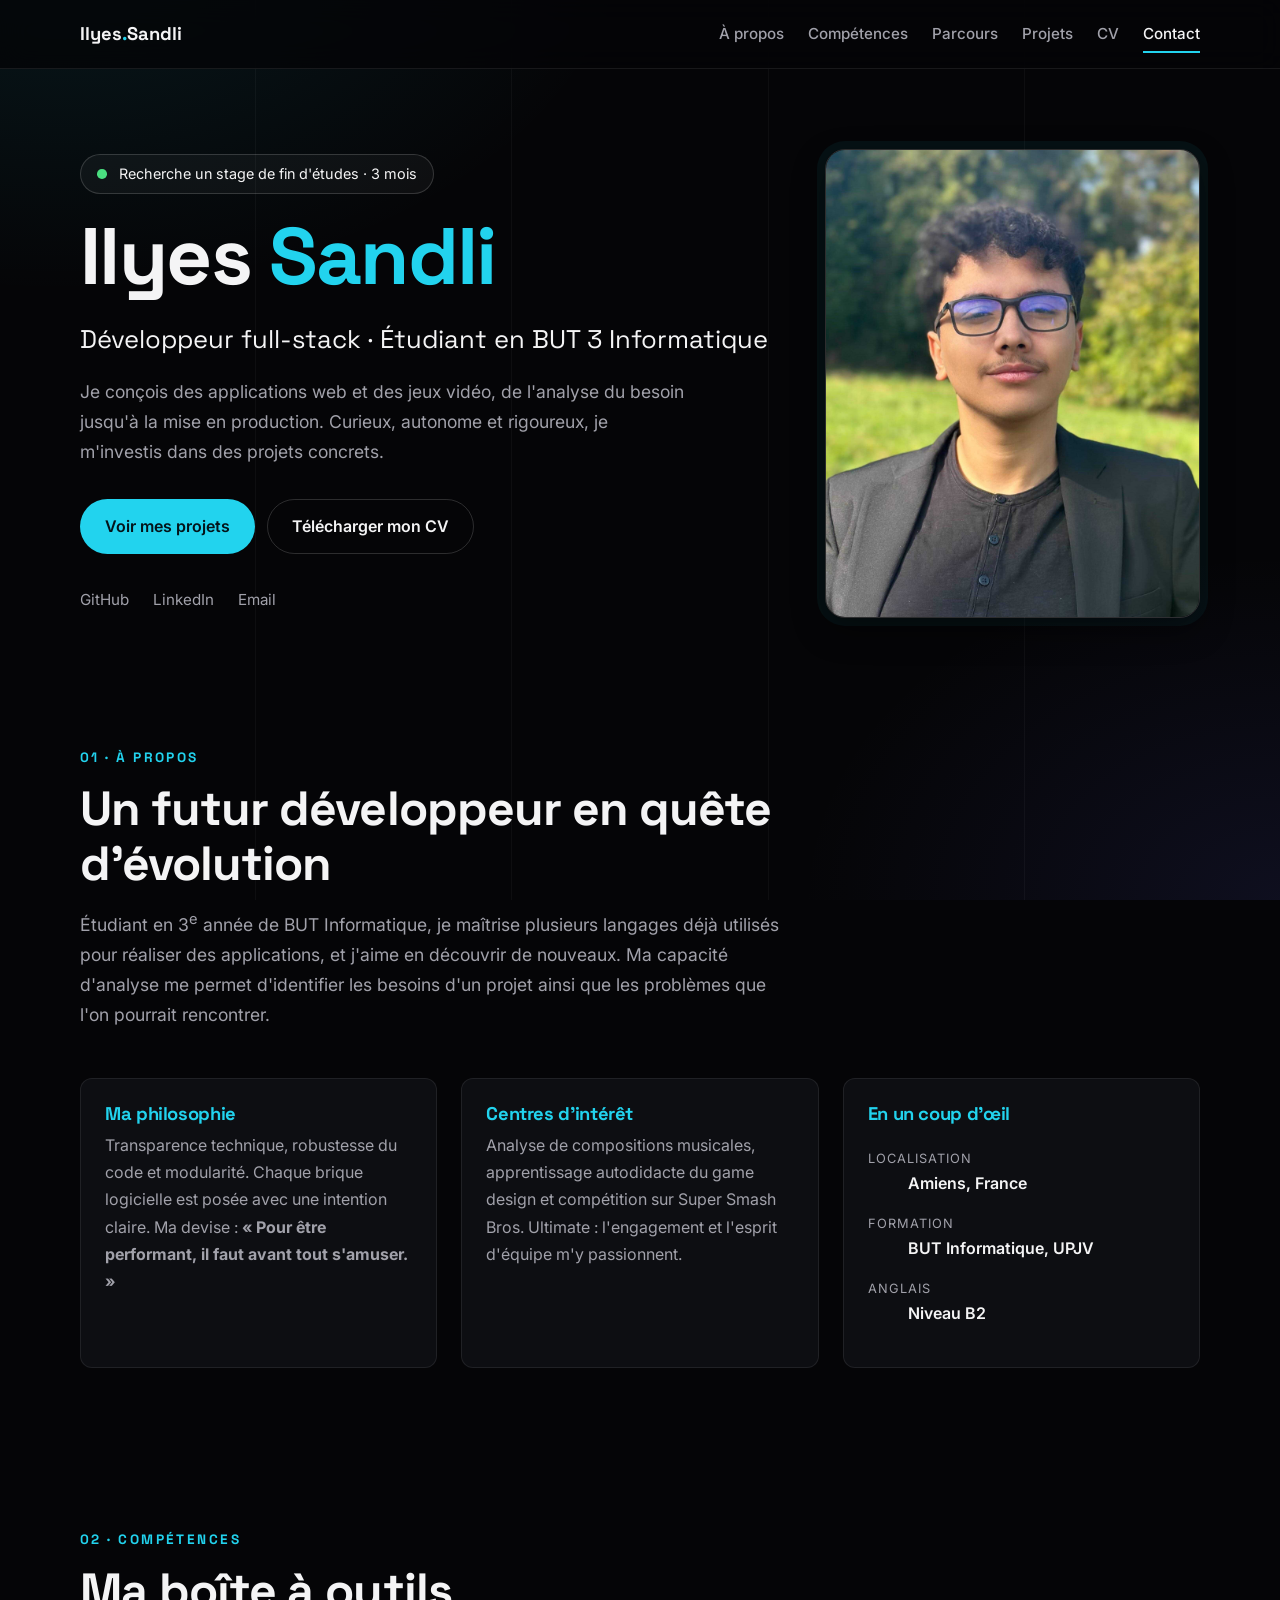
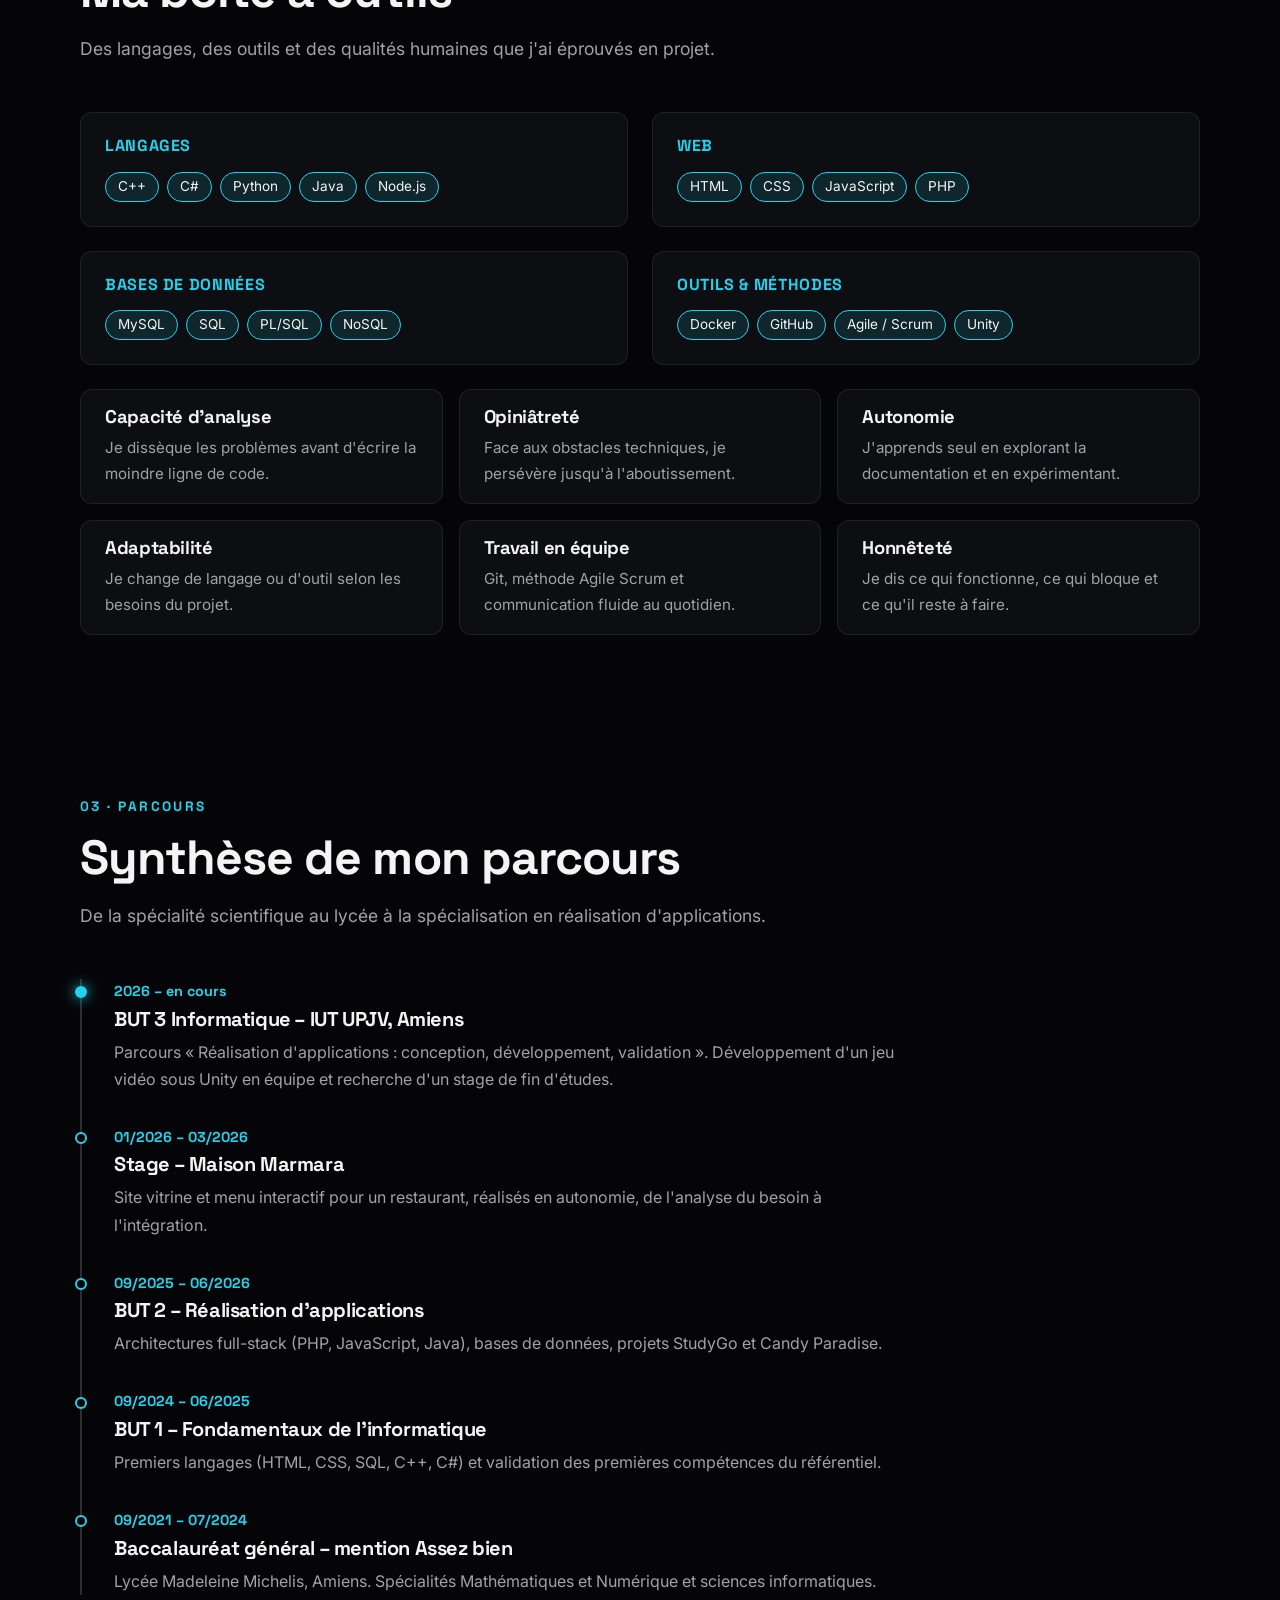
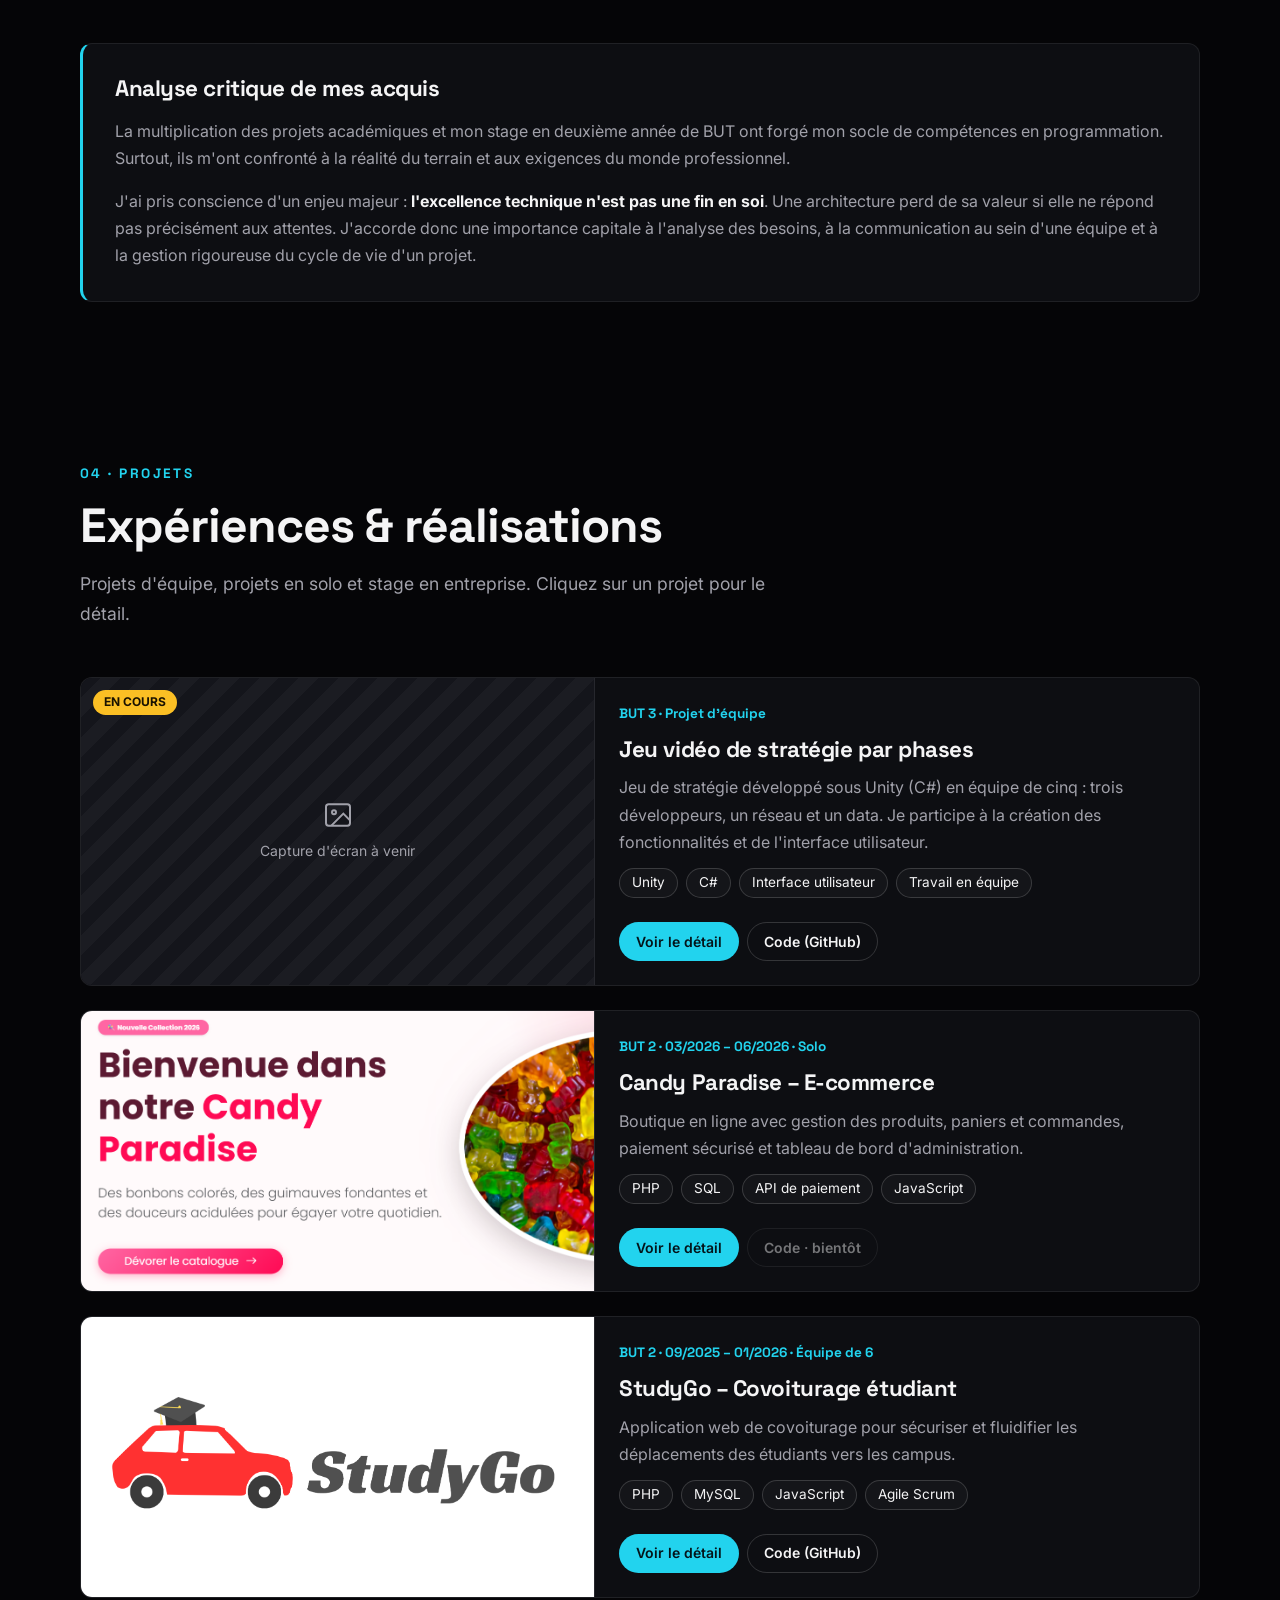
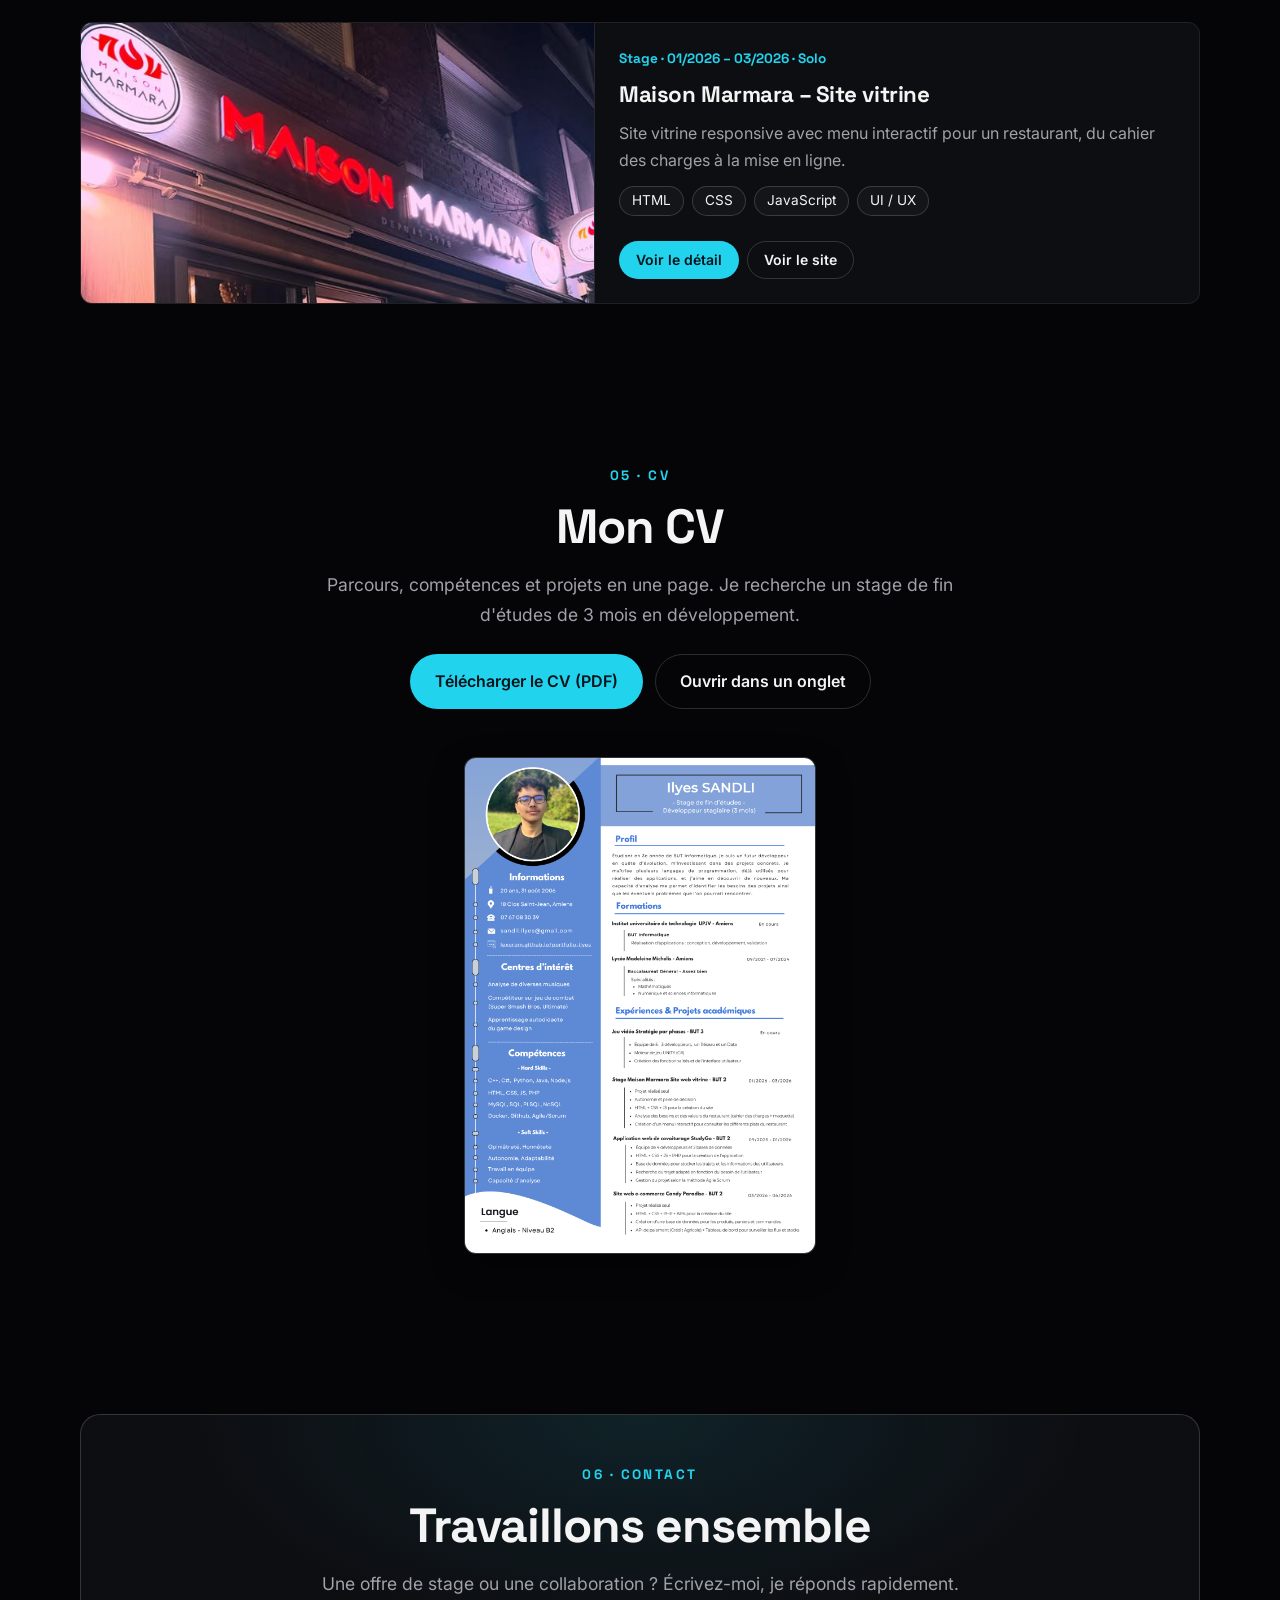
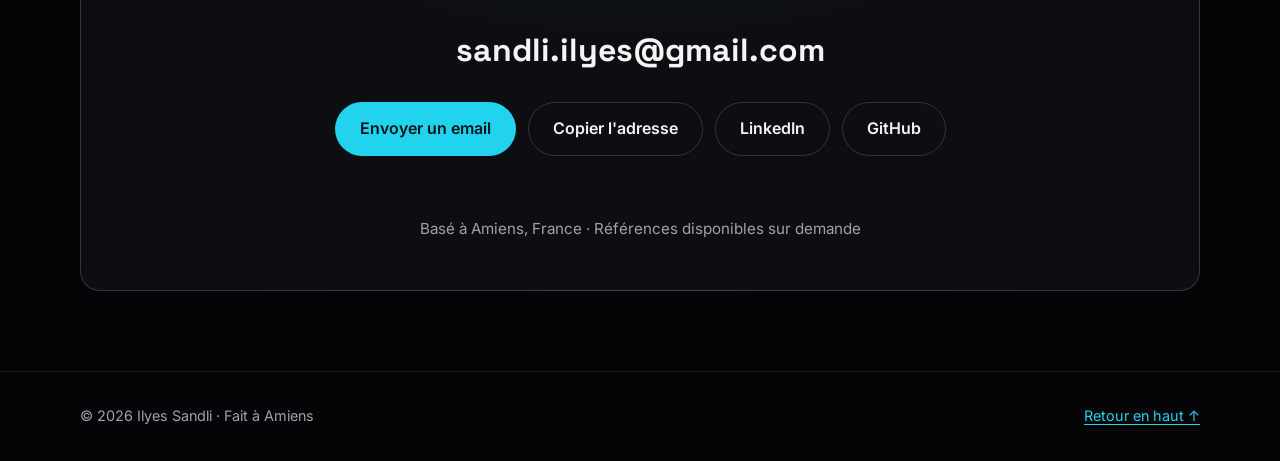
==== commit 3f0227c2: "Ajout projet" ====
--- a/index.html
+++ b/index.html
@@ -299,7 +299,7 @@
                 <div class="projects__grid">
 
                     <!-- Projet Unity (en cours) -->
-                    <article class="card project-card project-card--featured">
+                    <article class="card project-card">
                         <div class="project-card__media">
                             <div class="placeholder" role="img" aria-label="Capture d'écran du jeu Unity à venir">
                                 <svg viewBox="0 0 24 24" fill="none" stroke-width="1.5" aria-hidden="true"><rect x="3" y="4" width="18" height="16" rx="2"/><circle cx="9" cy="10" r="1.5"/><path d="m21 16-5-5-9 9"/></svg>
@@ -322,8 +322,7 @@
                             </ul>
                             <div class="project-card__actions">
                                 <button class="btn btn--sm" type="button" data-dialog-open="project-unity">Voir le détail</button>
-                                <!-- TODO : ajouter l'URL du dépôt GitHub (href + retirer aria-disabled) -->
-                                <a class="btn btn--sm btn--ghost" aria-disabled="true">Code · bientôt</a>
+                                <a class="btn btn--sm btn--ghost" href="https://github.com/UserNem1/SAE-BUT3" target="_blank" rel="noopener noreferrer">Code (GitHub)</a>
                             </div>
                         </div>
                     </article>
@@ -345,7 +344,6 @@
                             </ul>
                             <div class="project-card__actions">
                                 <button class="btn btn--sm" type="button" data-dialog-open="project-candy">Voir le détail</button>
-                                <!-- TODO : URL GitHub / démo -->
                                 <a class="btn btn--sm btn--ghost" aria-disabled="true">Code · bientôt</a>
                             </div>
                         </div>
@@ -368,8 +366,7 @@
                             </ul>
                             <div class="project-card__actions">
                                 <button class="btn btn--sm" type="button" data-dialog-open="project-studygo">Voir le détail</button>
-                                <!-- TODO : URL GitHub / démo -->
-                                <a class="btn btn--sm btn--ghost" aria-disabled="true">Code · bientôt</a>
+                                <a class="btn btn--sm btn--ghost" href="https://github.com/Andy80130/SAE3_20252026" target="_blank" rel="noopener noreferrer">Code (GitHub)</a>
                             </div>
                         </div>
                     </article>
@@ -391,8 +388,7 @@
                             </ul>
                             <div class="project-card__actions">
                                 <button class="btn btn--sm" type="button" data-dialog-open="project-marmara">Voir le détail</button>
-                                <!-- TODO : URL du site en ligne -->
-                                <a class="btn btn--sm btn--ghost" aria-disabled="true">Site · bientôt</a>
+                                <a class="btn btn--sm btn--ghost" href="projets/marmara/index.html" target="_blank" rel="noopener">Voir le site</a>
                             </div>
                         </div>
                     </article>
@@ -403,18 +399,16 @@
         <!-- ================= CV ================= -->
         <section class="section" id="cv" aria-labelledby="cv-title">
             <div class="container reveal">
-                <div class="cv__grid">
-                    <div>
-                        <span class="section__eyebrow">05 · CV</span>
-                        <h2 class="section__title" id="cv-title">Mon CV</h2>
-                        <p class="section__lead">
-                            Parcours, compétences et projets en une page. Je recherche un stage de fin d'études de 3 mois
-                            en développement.
-                        </p>
-                        <div class="cv__actions">
-                            <a class="btn" href="fichiers/CV_ILYES_SANDLI.pdf" download>Télécharger le CV (PDF)</a>
-                            <a class="btn btn--ghost" href="fichiers/CV_ILYES_SANDLI.pdf" target="_blank" rel="noopener noreferrer">Ouvrir dans un onglet</a>
-                        </div>
+                <div class="cv__content">
+                    <span class="section__eyebrow">05 · CV</span>
+                    <h2 class="section__title" id="cv-title">Mon CV</h2>
+                    <p class="section__lead">
+                        Parcours, compétences et projets en une page. Je recherche un stage de fin d'études de 3 mois
+                        en développement.
+                    </p>
+                    <div class="cv__actions">
+                        <a class="btn" href="fichiers/CV_ILYES_SANDLI.pdf" download>Télécharger le CV (PDF)</a>
+                        <a class="btn btn--ghost" href="fichiers/CV_ILYES_SANDLI.pdf" target="_blank" rel="noopener noreferrer">Ouvrir dans un onglet</a>
                     </div>
                     <button class="cv__preview" type="button" data-lightbox="images/CV_ILYES_SANDLI.png" data-lightbox-alt="CV d'Ilyes Sandli, étudiant en BUT 3 Informatique" aria-label="Agrandir l'aperçu du CV">
                         <img src="images/CV_ILYES_SANDLI.png" alt="Aperçu du CV d'Ilyes Sandli" width="1240" height="1754" loading="lazy">
@@ -487,8 +481,7 @@
             </div>
 
             <div class="dialog__actions">
-                <!-- TODO : URL du dépôt GitHub, éventuelle vidéo de démonstration -->
-                <a class="btn btn--sm btn--ghost" aria-disabled="true">Code · bientôt</a>
+                <a class="btn btn--sm btn--ghost" href="https://github.com/UserNem1/SAE-BUT3" target="_blank" rel="noopener noreferrer">Code (GitHub)</a>
                 <a class="btn btn--sm btn--ghost" aria-disabled="true">Vidéo · bientôt</a>
             </div>
         </div>
@@ -532,7 +525,6 @@
             </div>
 
             <div class="dialog__actions">
-                <!-- TODO : URL GitHub / démo -->
                 <a class="btn btn--sm btn--ghost" aria-disabled="true">Code · bientôt</a>
             </div>
         </div>
@@ -578,8 +570,7 @@
             </div>
 
             <div class="dialog__actions">
-                <!-- TODO : URL GitHub / démo -->
-                <a class="btn btn--sm btn--ghost" aria-disabled="true">Code · bientôt</a>
+                <a class="btn btn--sm btn--ghost" href="https://github.com/Andy80130/SAE3_20252026" target="_blank" rel="noopener noreferrer">Code (GitHub)</a>
             </div>
         </div>
     </dialog>
@@ -623,8 +614,7 @@
             </div>
 
             <div class="dialog__actions">
-                <!-- TODO : URL du site en ligne -->
-                <a class="btn btn--sm btn--ghost" aria-disabled="true">Site · bientôt</a>
+                <a class="btn btn--sm btn--ghost" href="projets/marmara/index.html" target="_blank" rel="noopener">Voir le site</a>
             </div>
         </div>
     </dialog>
--- a/css/style.css
+++ b/css/style.css
@@ -671,13 +671,13 @@
 /* Projets */
 .projects__grid {
     display: grid;
-    grid-template-columns: repeat(2, 1fr);
+    grid-template-columns: 1fr;
     gap: var(--space-5);
 }
 
 .project-card {
     display: flex;
-    flex-direction: column;
+    flex-direction: row;
     overflow: hidden;
     padding: 0;
 }
@@ -686,24 +686,13 @@
     transform: translateY(-4px);
 }
 
-.project-card--featured {
-    grid-column: 1 / -1;
-    flex-direction: row;
-}
-
 .project-card__media {
     position: relative;
-    aspect-ratio: 16 / 9;
+    flex: 0 0 46%;
+    min-height: 16rem;
     overflow: hidden;
-    border-bottom: 1px solid var(--color-border);
+    border-right: 1px solid var(--color-border);
     background: var(--color-surface-raised);
-}
-
-.project-card--featured .project-card__media {
-    flex: 0 0 46%;
-    aspect-ratio: auto;
-    border-right: 1px solid var(--color-border);
-    border-bottom: 0;
 }
 
 .project-card__media img {
@@ -891,18 +880,21 @@
 }
 
 /* CV */
-.cv__grid {
-    display: grid;
-    grid-template-columns: 1fr auto;
-    gap: var(--space-7);
+.cv__content {
+    display: flex;
+    flex-direction: column;
     align-items: center;
+    max-width: 40rem;
+    margin-inline: auto;
+    text-align: center;
 }
 
 .cv__actions {
     display: flex;
     flex-wrap: wrap;
+    justify-content: center;
     gap: var(--space-3);
-    margin-top: var(--space-5);
+    margin-block: var(--space-5) var(--space-7);
 }
 
 .cv__preview {
@@ -1006,7 +998,6 @@
    -------------------------------------------------------------------------- */
 @media (width <= 960px) {
     .hero__grid,
-    .cv__grid,
     .skills__grid,
     .about__grid,
     .soft-skills {
@@ -1018,29 +1009,22 @@
         order: -1;
     }
 
-    .project-card--featured {
+    .project-card {
         flex-direction: column;
     }
 
-    .project-card--featured .project-card__media {
+    .project-card__media {
         flex-basis: auto;
+        min-height: 0;
         aspect-ratio: 16 / 9;
         border-right: 0;
         border-bottom: 1px solid var(--color-border);
     }
-
-    .cv__preview {
-        margin-inline: auto;
-    }
 }
 
 @media (width <= 760px) {
     .section {
         padding-block: var(--space-7);
-    }
-
-    .projects__grid {
-        grid-template-columns: 1fr;
     }
 
     .nav__toggle {
